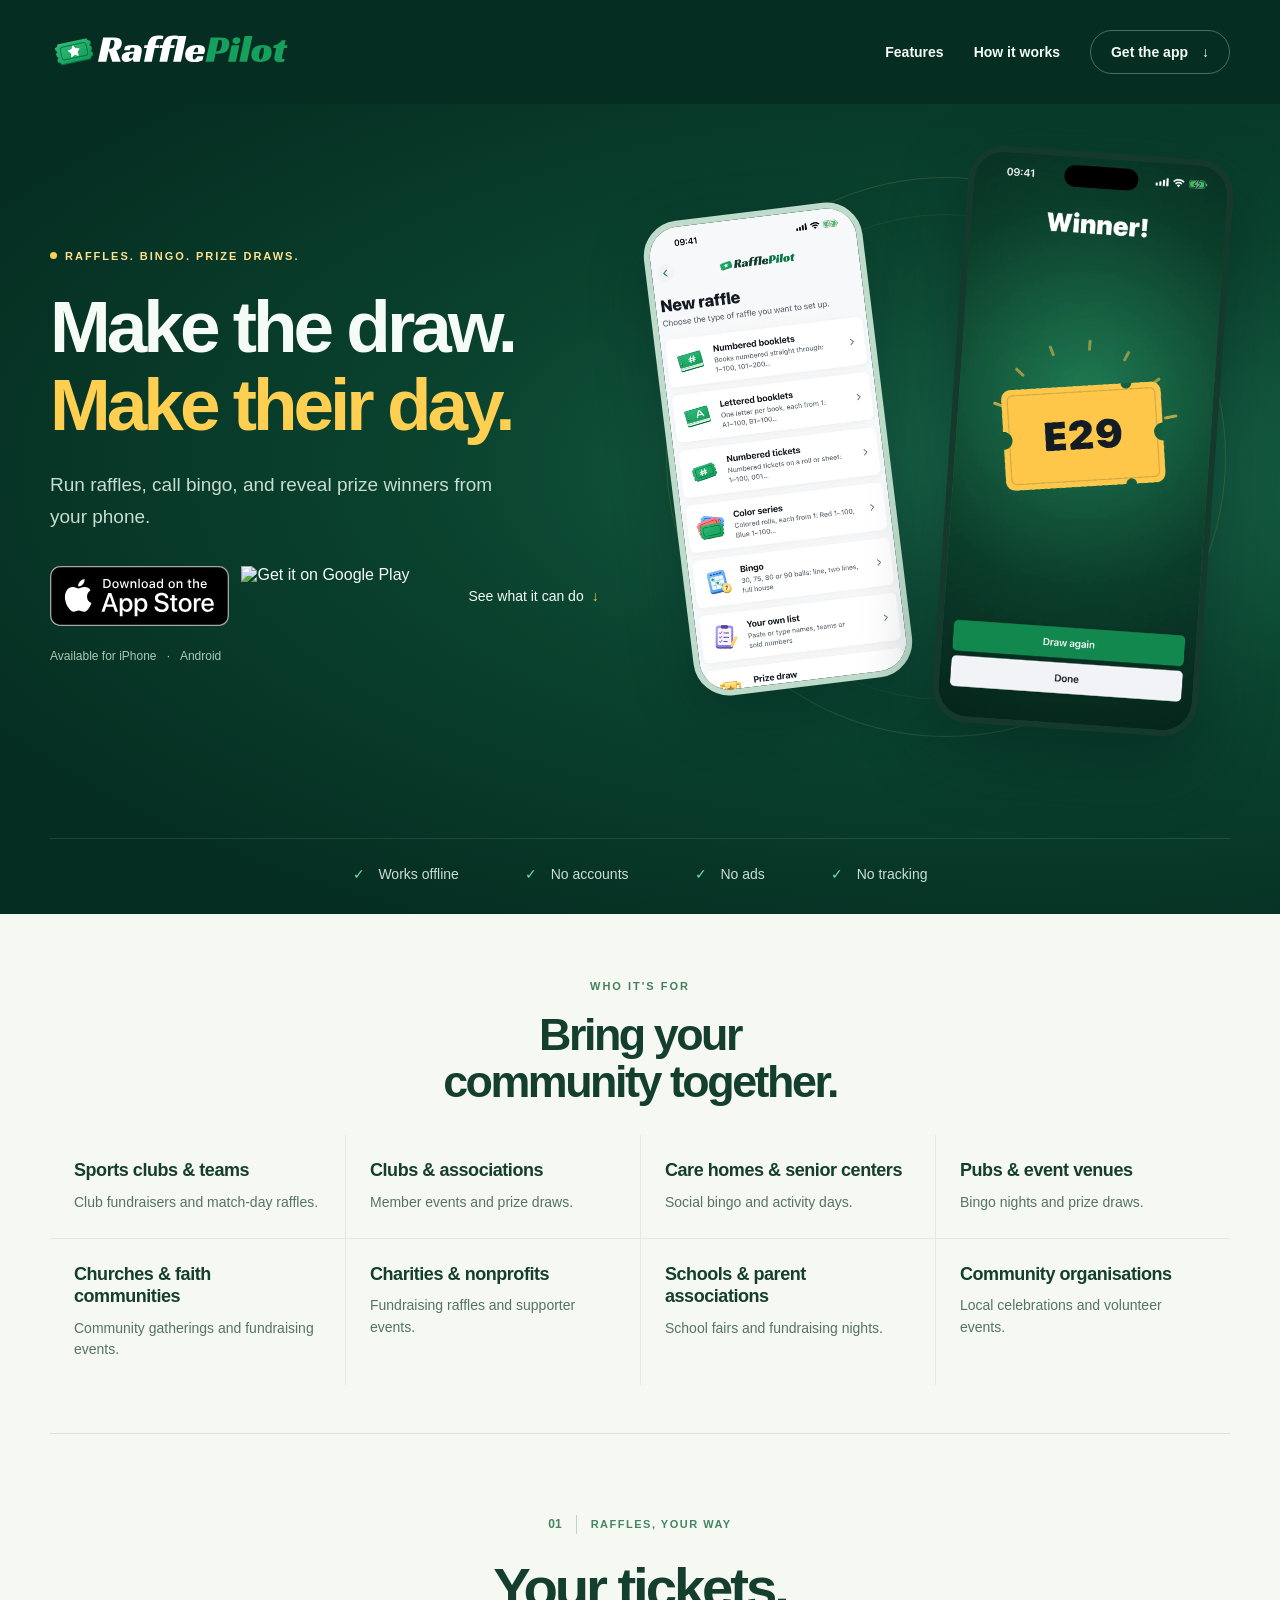
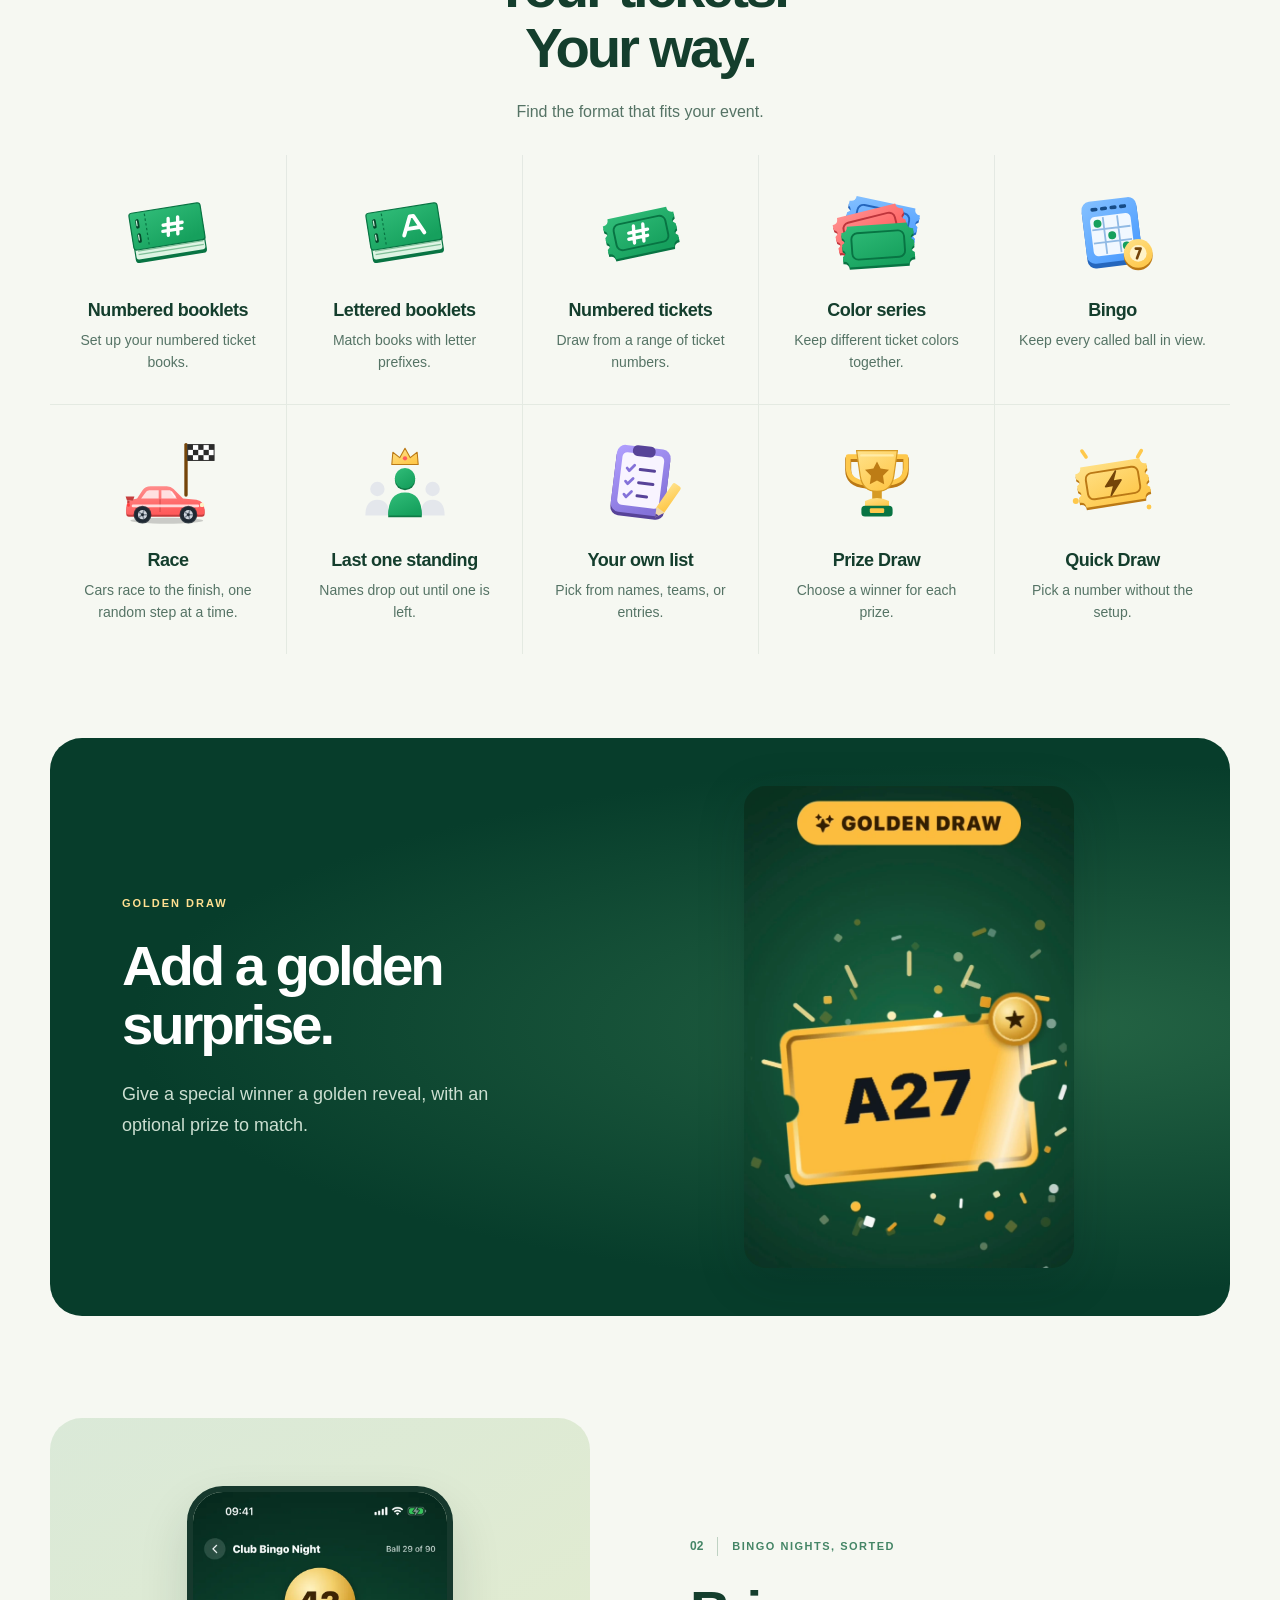
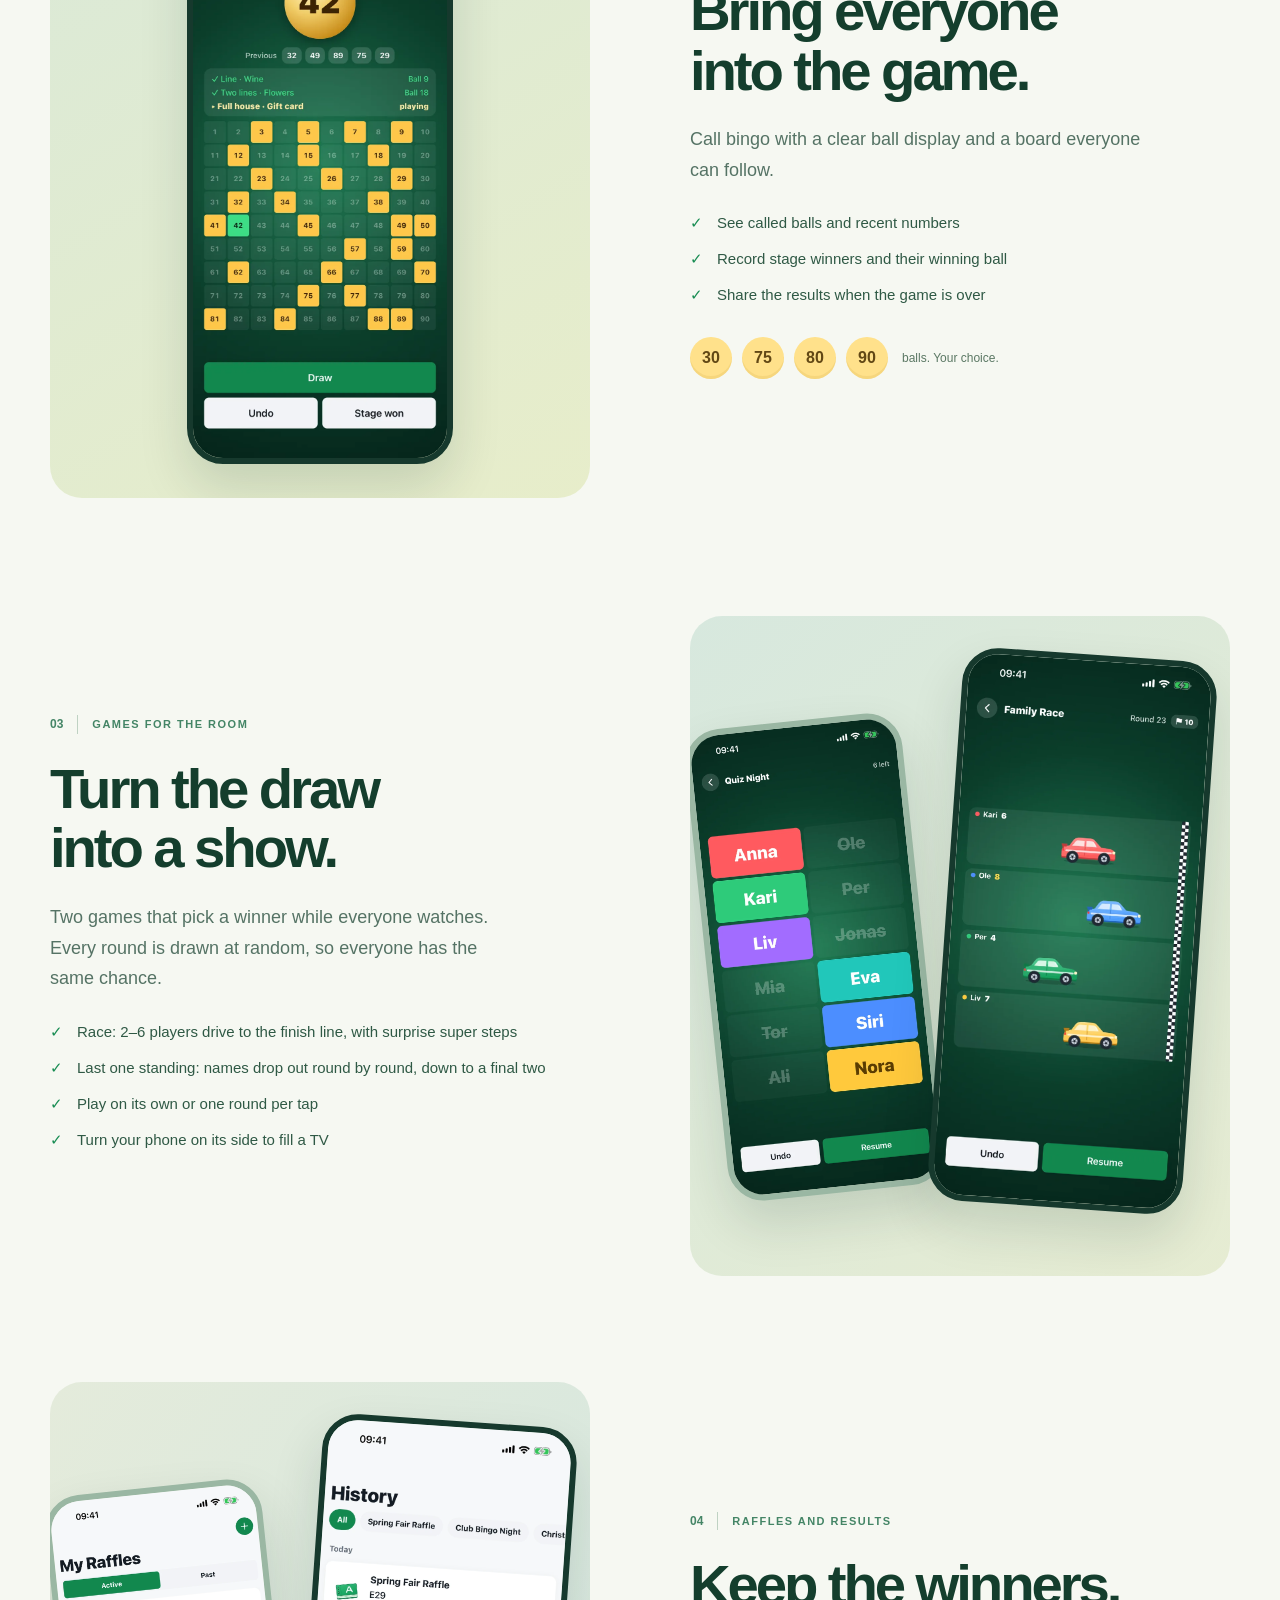
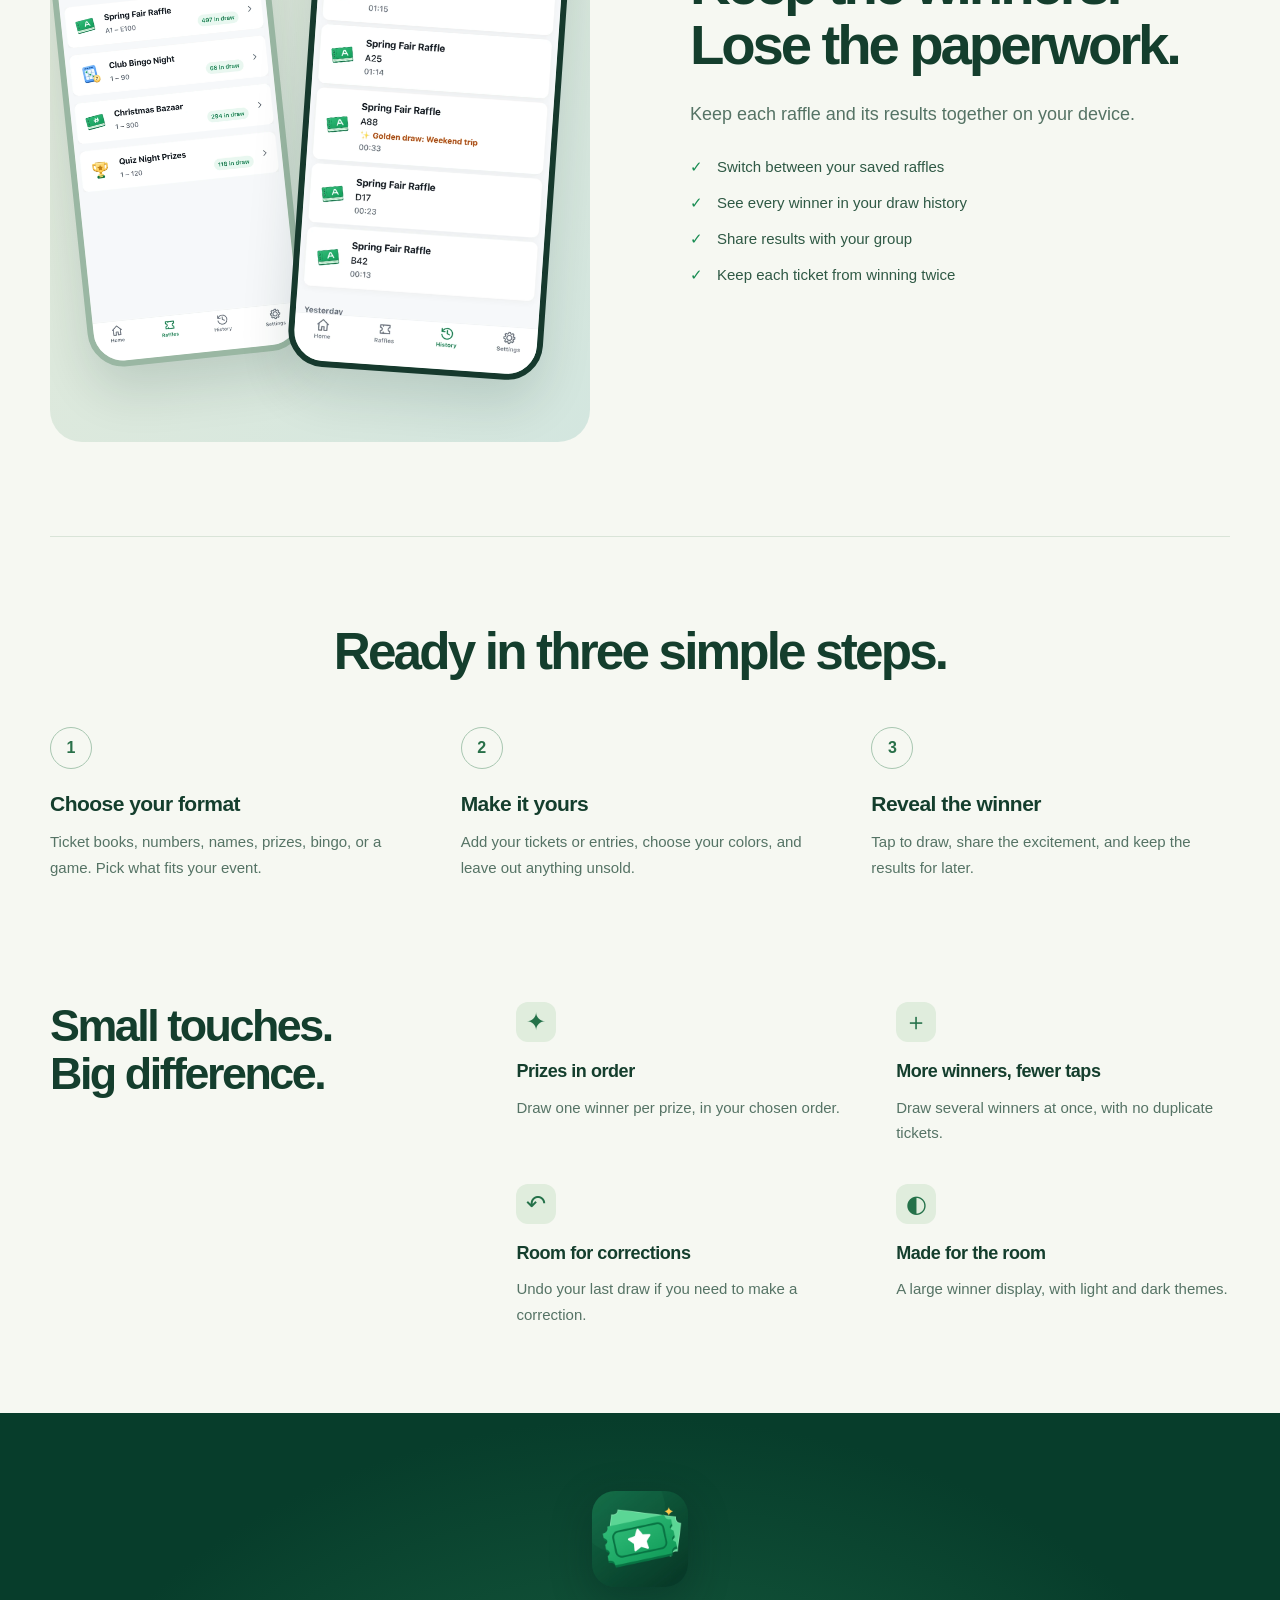
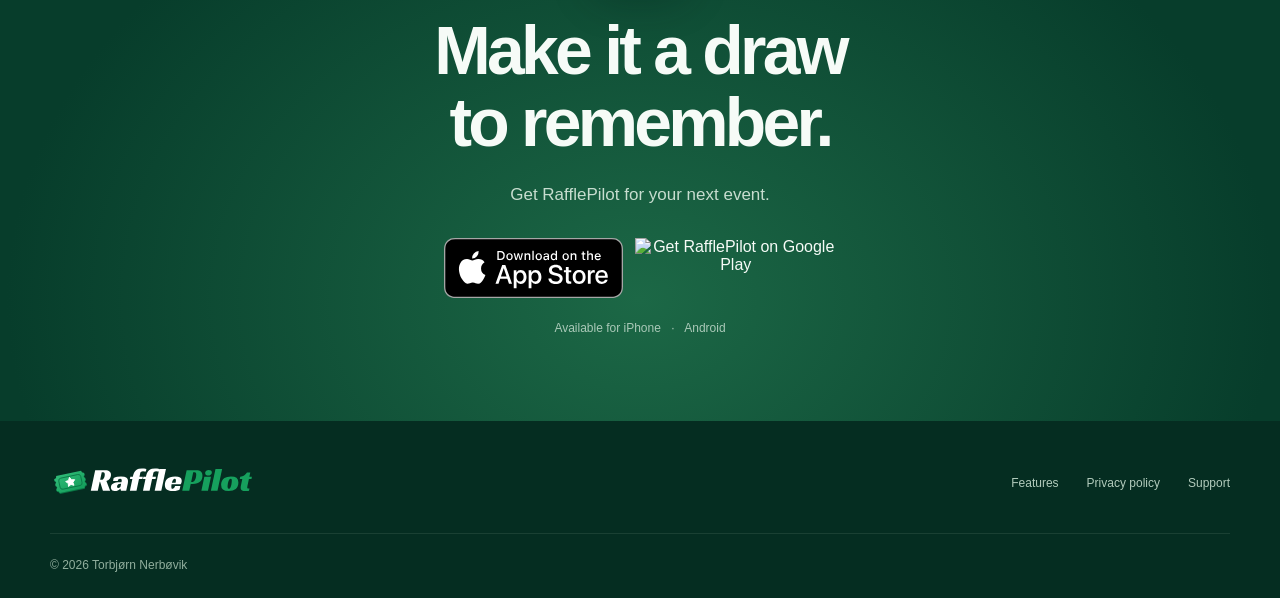
==== index.html @ 8e98e684 "RafflePilot is on Google Play: badges, Android wording, full-version FAQ and purchase note in the pr" ====
<!doctype html>
<html lang="en">
<head>
  <meta charset="utf-8">
  <meta name="viewport" content="width=device-width, initial-scale=1">
  <meta name="theme-color" content="#073d2b">
  <meta name="apple-itunes-app" content="app-id=6786706971">
  <title>RafflePilot — Raffles, bingo &amp; golden moments</title>
  <meta name="description" content="Make the draw. Make their day. Run raffles, call bingo, race to the finish, and reveal prize winners with RafflePilot for iPhone and Android. Works offline, with no accounts, ads, or tracking.">
  <link rel="canonical" href="https://rafflepilot.app/">
  <link rel="icon" href="/favicon.ico" sizes="16x16 32x32 48x48">
  <link rel="icon" type="image/png" sizes="32x32" href="/assets/icons/favicon-32.png">
  <link rel="icon" type="image/png" sizes="16x16" href="/assets/icons/favicon-16.png">
  <link rel="icon" type="image/svg+xml" sizes="any" href="/assets/icons/favicon.svg">
  <link rel="apple-touch-icon" sizes="180x180" href="/assets/icons/apple-touch-icon.png">
  <link rel="manifest" href="/site.webmanifest">
  <link rel="stylesheet" href="/assets/site.css">
  <meta property="og:type" content="website">
  <meta property="og:title" content="RafflePilot — Make the draw. Make their day.">
  <meta property="og:description" content="Raffles, bingo, and golden surprises. Available for iPhone and Android.">
  <meta property="og:url" content="https://rafflepilot.app/">
  <meta property="og:image" content="https://rafflepilot.app/assets/social-preview.png">
  <meta property="og:image:width" content="1200"><meta property="og:image:height" content="630">
  <meta property="og:image:alt" content="RafflePilot. Make the draw. Make their day. Raffles, bingo, and golden surprises.">
  <meta name="twitter:card" content="summary_large_image">
</head>
<body>
  <a class="skip-link" href="#main">Skip to content</a>
  <div class="header-shell">
    <header class="site-header wrap">
      <a class="brand" href="/" aria-label="RafflePilot home"><img src="/assets/rafflepilot-logo-dark.svg" width="320" height="64" alt="RafflePilot"></a>
      <nav aria-label="Main navigation"><a href="#features">Features</a><a href="#how-it-works">How it works</a><a class="nav-download" href="#download">Get the app <span aria-hidden="true">↓</span></a></nav>
    </header>
  </div>
  <main id="main">
    <div class="hero-shell">
      <section class="hero wrap" aria-labelledby="hero-title">
        <div class="hero-copy">
          <p class="eyebrow"><span class="status-dot" aria-hidden="true"></span>Raffles. Bingo. Prize draws.</p>
          <h1 id="hero-title">Make the draw.<br><span>Make their day.</span></h1>
          <p class="hero-intro">Run raffles, call bingo, and reveal prize winners from your phone.</p>
          <div class="hero-actions"><div class="store-badges"><a class="store-link" href="https://apps.apple.com/app/rafflepilot/id6786706971"><img src="/assets/app-store-badge.svg" width="180" height="60" alt="Download on the App Store"></a><a class="store-link" href="https://play.google.com/store/apps/details?id=com.tnerbovik.RafflePilot"><img src="/assets/google-play-badge.png" width="201" height="60" alt="Get it on Google Play"></a></div><a class="text-link" href="#features">See what it can do <span aria-hidden="true">↓</span></a></div>
          <p class="platform-note">Available for iPhone <span aria-hidden="true">·</span> Android</p>
        </div>
        <div class="hero-visual">
          <div class="hero-orbit" aria-hidden="true"></div>
          <img class="phone hero-setup" src="/assets/screenshots/setup.webp" width="780" height="1695" alt="RafflePilot setup with ticket books, color series, bingo, custom lists, and prize draws">
          <img class="phone hero-winner" src="/assets/screenshots/winner.webp" width="780" height="1695" fetchpriority="high" alt="RafflePilot revealing winning ticket E29 on a gold ticket">
        </div>
      </section>
      <div class="trust-strip wrap" aria-label="App privacy and offline features"><span><i aria-hidden="true">✓</i> Works offline</span><span><i aria-hidden="true">✓</i> No accounts</span><span><i aria-hidden="true">✓</i> No ads</span><span><i aria-hidden="true">✓</i> No tracking</span></div>
    </div>
    <div class="light-shell">
      <section id="who-its-for" class="audience-section wrap" aria-labelledby="audience-title">
        <div class="audience-heading"><p class="eyebrow">Who it's for</p><h2 id="audience-title">Bring your community together.</h2></div>
        <ul class="audience-grid" role="list">
          <li><h3>Sports clubs &amp; teams</h3><p>Club fundraisers and match-day raffles.</p></li>
          <li><h3>Clubs &amp; associations</h3><p>Member events and prize draws.</p></li>
          <li><h3>Care homes &amp; senior centers</h3><p>Social bingo and activity days.</p></li>
          <li><h3>Pubs &amp; event venues</h3><p>Bingo nights and prize draws.</p></li>
          <li><h3>Churches &amp; faith communities</h3><p>Community gatherings and fundraising events.</p></li>
          <li><h3>Charities &amp; nonprofits</h3><p>Fundraising raffles and supporter events.</p></li>
          <li><h3>Schools &amp; parent associations</h3><p>School fairs and fundraising nights.</p></li>
          <li><h3>Community organisations</h3><p>Local celebrations and volunteer events.</p></li>
        </ul>
      </section>
      <section id="features" class="modes-section wrap" aria-labelledby="tickets-title">
        <div id="modes-title" class="modes-heading"><p class="section-number">01 <span>Raffles, your way</span></p><h2 id="tickets-title">Your tickets.<br>Your way.</h2><p>Find the format that fits your event.</p></div>
        <ul class="modes-grid" role="list">
          <li class="mode-card"><img src="/assets/modes/numbered-booklets.svg" width="96" height="96" loading="lazy" alt=""><h3>Numbered booklets</h3><p>Set up your numbered ticket books.</p></li>
          <li class="mode-card"><img src="/assets/modes/lettered-booklets.svg" width="96" height="96" loading="lazy" alt=""><h3>Lettered booklets</h3><p>Match books with letter prefixes.</p></li>
          <li class="mode-card"><img src="/assets/modes/numbered-tickets.svg" width="96" height="96" loading="lazy" alt=""><h3>Numbered tickets</h3><p>Draw from a range of ticket numbers.</p></li>
          <li class="mode-card"><img src="/assets/modes/color-series.svg" width="96" height="96" loading="lazy" alt=""><h3>Color series</h3><p>Keep different ticket colors together.</p></li>
          <li class="mode-card"><img src="/assets/modes/bingo.svg" width="96" height="96" loading="lazy" alt=""><h3>Bingo</h3><p>Keep every called ball in view.</p></li>
          <li class="mode-card"><img src="/assets/modes/race.svg" width="96" height="96" loading="lazy" alt=""><h3>Race</h3><p>Cars race to the finish, one random step at a time.</p></li>
          <li class="mode-card"><img src="/assets/modes/last-one-standing.svg" width="96" height="96" loading="lazy" alt=""><h3>Last one standing</h3><p>Names drop out until one is left.</p></li>
          <li class="mode-card"><img src="/assets/modes/your-own-list.svg" width="96" height="96" loading="lazy" alt=""><h3>Your own list</h3><p>Pick from names, teams, or entries.</p></li>
          <li class="mode-card"><img src="/assets/modes/prize-draw.svg" width="96" height="96" loading="lazy" alt=""><h3>Prize Draw</h3><p>Choose a winner for each prize.</p></li>
          <li class="mode-card"><img src="/assets/modes/quick-draw.svg" width="96" height="96" loading="lazy" alt=""><h3>Quick Draw</h3><p>Pick a number without the setup.</p></li>
        </ul>
      </section>
      <section class="golden-section wrap" aria-labelledby="golden-title">
        <div class="golden-copy"><p class="eyebrow">Golden Draw</p><h2 id="golden-title">Add a golden<br>surprise.</h2><p>Give a special winner a golden reveal, with an optional prize to match.</p></div>
        <div class="golden-visual"><img src="/assets/screenshots/golden.webp" width="722" height="1055" loading="lazy" alt="Golden Draw revealing winning ticket A27 with a gold medal and confetti"></div>
      </section>
      <section class="feature-row feature-reverse wrap" aria-labelledby="bingo-title">
        <div class="feature-copy"><p class="section-number">02 <span>Bingo nights, sorted</span></p><h2 id="bingo-title">Bring everyone<br>into the game.</h2><p>Call bingo with a clear ball display and a board everyone can follow.</p><ul class="check-list"><li>See called balls and recent numbers</li><li>Record stage winners and their winning ball</li><li>Share the results when the game is over</li></ul><div class="bingo-formats" aria-label="Supported bingo formats"><span>30</span><span>75</span><span>80</span><span>90</span><small>balls. Your choice.</small></div></div>
        <div class="screen-stage bingo-stage"><img class="phone" src="/assets/screenshots/bingo.webp" width="780" height="1695" loading="lazy" alt="Club Bingo Night showing ball 42, called numbers, and line, two-line, and full-house stages"></div>
      </section>
      <section class="feature-row wrap" aria-labelledby="games-title">
        <div class="feature-copy"><p class="section-number">03 <span>Games for the room</span></p><h2 id="games-title">Turn the draw<br>into a show.</h2><p>Two games that pick a winner while everyone watches. Every round is drawn at random, so everyone has the same chance.</p><ul class="check-list"><li>Race: 2–6 players drive to the finish line, with surprise super steps</li><li>Last one standing: names drop out round by round, down to a final two</li><li>Play on its own or one round per tap</li><li>Turn your phone on its side to fill a TV</li></ul></div>
        <div class="screen-stage history-stage games-stage"><img class="phone raffles-companion" src="/assets/screenshots/last-one-standing.webp" width="780" height="1695" loading="lazy" alt="Last one standing at Quiz Night with six of twelve names still in"><img class="phone history-main" src="/assets/screenshots/race.webp" width="780" height="1695" loading="lazy" alt="Family Race with four cars racing toward a checkered finish line, Ole in the lead"></div>
      </section>
      <section class="feature-row feature-reverse wrap history-row" aria-labelledby="history-title">
        <div class="feature-copy"><p class="section-number">04 <span>Raffles and results</span></p><h2 id="history-title">Keep the winners.<br>Lose the paperwork.</h2><p>Keep each raffle and its results together on your device.</p><ul class="check-list"><li>Switch between your saved raffles</li><li>See every winner in your draw history</li><li>Share results with your group</li><li>Keep each ticket from winning twice</li></ul></div>
        <div class="screen-stage history-stage"><img class="phone raffles-companion" src="/assets/screenshots/raffles.webp" width="780" height="1695" loading="lazy" alt="My Raffles screen with saved raffle and bingo events"><img class="phone history-main" src="/assets/screenshots/history.webp" width="780" height="1695" loading="lazy" alt="Winner history grouped by day, with raffle names and winning tickets"></div>
      </section>
      <section id="how-it-works" class="how-section wrap" aria-labelledby="how-title"><h2 id="how-title">Ready in three simple steps.</h2><div class="steps"><article><span class="step-index">1</span><h3>Choose your format</h3><p>Ticket books, numbers, names, prizes, bingo, or a game. Pick what fits your event.</p></article><article><span class="step-index">2</span><h3>Make it yours</h3><p>Add your tickets or entries, choose your colors, and leave out anything unsold.</p></article><article><span class="step-index">3</span><h3>Reveal the winner</h3><p>Tap to draw, share the excitement, and keep the results for later.</p></article></div></section>
      <section class="extras-section wrap" aria-labelledby="extras-title"><div class="section-heading"><h2 id="extras-title">Small touches. <br>Big difference.</h2></div><div class="extras-grid"><article><span class="feature-symbol" aria-hidden="true">✦</span><h3>Prizes in order</h3><p>Draw one winner per prize, in your chosen order.</p></article><article><span class="feature-symbol" aria-hidden="true">＋</span><h3>More winners, fewer taps</h3><p>Draw several winners at once, with no duplicate tickets.</p></article><article><span class="feature-symbol" aria-hidden="true">↶</span><h3>Room for corrections</h3><p>Undo your last draw if you need to make a correction.</p></article><article><span class="feature-symbol" aria-hidden="true">◐</span><h3>Made for the room</h3><p>A large winner display, with light and dark themes.</p></article></div></section>
    </div>
    <section class="download-section" id="download" aria-labelledby="download-title"><div class="wrap download-inner"><img class="app-icon" src="/assets/app-icon.jpg" width="96" height="96" loading="lazy" alt="RafflePilot app icon"><h2 id="download-title">Make it a draw<br>to remember.</h2><p>Get RafflePilot for your next event.</p><div class="store-badges"><a class="store-link" href="https://apps.apple.com/app/rafflepilot/id6786706971"><img src="/assets/app-store-badge.svg" width="180" height="60" alt="Download RafflePilot on the App Store"></a><a class="store-link" href="https://play.google.com/store/apps/details?id=com.tnerbovik.RafflePilot"><img src="/assets/google-play-badge.png" width="201" height="60" alt="Get RafflePilot on Google Play"></a></div><p class="platform-note">Available for iPhone <span aria-hidden="true">·</span> Android</p></div></section>
  </main>
  <footer class="site-footer"><div class="wrap"><div class="footer-top"><a class="brand" href="/" aria-label="RafflePilot home"><img src="/assets/rafflepilot-logo-dark.svg" width="320" height="64" alt="RafflePilot"></a><nav aria-label="Footer"><a href="#features">Features</a><a href="/privacy/">Privacy policy</a><a href="/support/">Support</a></nav></div><div class="footer-bottom"><span>© 2026 Torbjørn Nerbøvik</span></div></div></footer>
</body>
</html>
---- assets/site.css ----
:root {
  font-family: -apple-system, BlinkMacSystemFont, "Segoe UI", sans-serif;
  color: #143e2d; background: #f6f8f2; font-synthesis: none;
  --forest: #073d2b; --gold: #ffcf52; --muted: #557365; --paper: #f6f8f2;
}
* { box-sizing: border-box; }
html { scroll-behavior: smooth; scroll-padding-top: 32px; }
body { margin: 0; }
a { color: inherit; }
img { max-width: 100%; height: auto; display: block; }
h1, h2, h3, p { margin-top: 0; }
h1, h2 { font-weight: 760; letter-spacing: -.055em; line-height: 1.06; }
h2 { font-size: clamp(38px, 4.4vw, 60px); margin-bottom: 24px; }
h3 { font-size: 21px; letter-spacing: -.025em; line-height: 1.25; margin-bottom: 12px; }
p { line-height: 1.7; }
a:focus-visible { outline: 3px solid #d39300; outline-offset: 6px; border-radius: 4px; }
.header-shell a:focus-visible, .hero-shell a:focus-visible, .download-section a:focus-visible, .site-footer a:focus-visible { outline-color: var(--gold); }
.wrap { width: min(1180px, calc(100% - 80px)); margin-inline: auto; }
.skip-link { position: fixed; top: 12px; left: 12px; padding: 12px 18px; background: white; color: #143e2d; z-index: 20; transform: translateY(-180%); }
.skip-link:focus { transform: none; }
.header-shell { background: #052d21; color: #f5fbf7; }
.hero-shell { background: radial-gradient(ellipse at 80% 45%, #1a674b 0, #0a432f 40%, #052d21 85%); color: #f5fbf7; position: relative; overflow: hidden; }
.site-header { display: flex; justify-content: space-between; align-items: center; padding-block: 28px; gap: 24px; }
.brand { display: flex; align-items: center; min-height: 44px; width: 240px; flex-shrink: 0; }
.brand img { width: 100%; aspect-ratio: 5; }
.site-header nav { display: flex; align-items: center; gap: 30px; font-size: 14px; font-weight: 600; }
.site-header nav a { display: inline-flex; align-items: center; min-height: 44px; text-decoration: none; }
.site-header nav a:hover { color: var(--gold); }
.nav-download { border: 1px solid #91b8a67a; border-radius: 100px; padding: 12px 20px; }
.nav-download span { margin-left: 14px; }
.hero { display: grid; grid-template-columns: 1.05fr 1fr; gap: 24px; align-items: center; padding-block: 48px 76px; min-height: 720px; }
.eyebrow { font-size: 11px; text-transform: uppercase; font-weight: 750; letter-spacing: 2px; line-height: 1.5; margin-bottom: 24px; color: #438061; }
.hero .eyebrow, .download-section .eyebrow, .golden-section .eyebrow { color: #ffe091; }
.status-dot { display: inline-block; width: 7px; height: 7px; background: var(--gold); border-radius: 50%; margin-right: 8px; vertical-align: 1px; }
.hero h1 { font-size: clamp(54px, 5.7vw, 82px); margin-bottom: 26px; white-space: nowrap; }
.hero h1 span { color: var(--gold); }
.hero-intro { max-width: 470px; font-size: 19px; color: #c7ddd1; margin-bottom: 32px; }
.hero-actions { display: flex; align-items: center; gap: 26px; }
.store-link { display: inline-block; flex-shrink: 0; transition: transform .18s; text-decoration: none; }
.store-link:hover { transform: translateY(-3px); }
.store-link img { width: auto; height: 60px; }
.store-badges { display: flex; flex-wrap: wrap; gap: 12px; align-items: center; }
.download-inner .store-badges { justify-content: center; }
.text-link { display: inline-flex; align-items: center; min-height: 44px; font-size: 14px; text-decoration: none; }
.text-link span { margin-left: 8px; color: var(--gold); }
.platform-note { font-size: 12px; color: #aac9b8; margin-top: 20px; margin-bottom: 0; }
.platform-note span { margin-inline: 7px; }
.hero-visual { position: relative; height: 610px; min-width: 0; }
.hero-orbit { position: absolute; border: 1px solid #ebd38326; border-radius: 50%; width: 560px; height: 560px; top: 25px; left: 0; }
.hero-orbit:after { content: ""; position: absolute; inset: 36px; border: 1px solid #ebd38313; border-radius: 50%; }
.phone { border: 6px solid #16392d; border-radius: 36px; box-shadow: 0 24px 50px #082a2024; background: #0a3728; aspect-ratio: 780/1695; object-fit: cover; }
.hero-winner { position: absolute; width: 266px; right: 14px; top: 0; transform: rotate(4deg); z-index: 2; box-shadow: 0 28px 70px #001a1a66; }
.hero-setup { position: absolute; width: 220px; left: 2px; top: 58px; transform: rotate(-7deg); border-color: #bfdbcc; box-shadow: 0 22px 60px #001a1a55; }
@keyframes hero-enter {
  from { opacity: 0; transform: translateY(8px); }
  to { opacity: 1; transform: translateY(0); }
}
@media (prefers-reduced-motion: no-preference) {
  .site-header { animation: hero-enter .45s cubic-bezier(.22, 1, .36, 1) backwards; }
  .hero-copy { animation: hero-enter .6s cubic-bezier(.22, 1, .36, 1) .08s backwards; }
  .hero-visual { animation: hero-enter .7s cubic-bezier(.22, 1, .36, 1) .16s backwards; }
}
.trust-strip { border-top: 1px solid #bddcc421; display: flex; justify-content: center; gap: 66px; padding-block: 27px 32px; color: #cbdfd3; font-size: 14px; }
.trust-strip i { font-style: normal; color: #73dfa8; margin-right: 10px; }
.light-shell { background: var(--paper); }
.modes-section { padding-block: 80px 62px; }
.modes-heading { text-align: center; margin-bottom: 30px; }
.modes-heading h2 { margin-bottom: 20px; }
.modes-heading > p:not(.section-number) { color: var(--muted); font-size: 16px; margin-bottom: 0; }
.modes-heading .section-number { justify-content: center; }
.modes-grid { display: grid; grid-template-columns: repeat(5, minmax(0, 1fr)); list-style: none; padding: 0; margin: 0; }
.mode-card { padding: 30px 24px; border-top: 1px solid #143e2d14; border-left: 1px solid #143e2d14; text-align: center; }
.mode-card:nth-child(-n+5) { border-top: 0; }
.mode-card:nth-child(5n+1) { border-left: 0; }
.mode-card img { width: 96px; height: 96px; margin: 0 auto 18px; }
.mode-card h3 { font-size: 18px; margin-bottom: 9px; }
.mode-card p { color: var(--muted); font-size: 14px; line-height: 1.55; margin: 0; }
.feature-row { display: grid; grid-template-columns: 1fr 1fr; gap: 100px; align-items: center; padding-block: 42px 76px; }
.feature-copy > p:not(.section-number) { font-size: 18px; color: var(--muted); max-width: 465px; }
.section-number { display: flex; align-items: center; gap: 14px; font-size: 12px; color: #448566; font-weight: 700; margin-bottom: 24px; }
.section-number span { font-size: 11px; text-transform: uppercase; letter-spacing: 1.5px; border-left: 1px solid #bfd2c3; padding-left: 14px; }
.check-list { list-style: none; padding: 0; margin: 26px 0; color: #2f5945; font-size: 15px; line-height: 1.6; }
.check-list li { position: relative; padding-left: 27px; margin-bottom: 12px; }
.check-list li:before { content: "✓"; position: absolute; left: 0; color: #178c52; font-weight: 700; }
.screen-stage { position: relative; display: flex; align-items: center; justify-content: center; min-height: 650px; border-radius: 32px; overflow: hidden; padding: 68px 28px 34px; }
.screen-stage > .phone { width: 266px; max-width: 85%; }
.golden-section { background: radial-gradient(ellipse at 85% 50%, #246444, #073d2b 65%); color: white; border-radius: 32px; display: grid; grid-template-columns: 1fr 1fr; gap: 40px; align-items: center; margin-block: 22px 60px; overflow: hidden; padding: 48px 72px; }
.golden-copy p:not(.eyebrow) { color: #ccdfd1; max-width: 420px; font-size: 18px; }
.golden-visual { display: flex; justify-content: center; }
.golden-visual img { width: 330px; border-radius: 22px; box-shadow: 0 12px 48px #001e1d33; }
.feature-reverse .feature-copy { grid-column: 2; grid-row: 1; }
.feature-reverse .screen-stage { grid-column: 1; grid-row: 1; }
.bingo-stage { background: linear-gradient(150deg, #dae9d8, #e7edca); }
.bingo-formats { display: flex; align-items: center; gap: 10px; margin-top: 30px; flex-wrap: wrap; }
.bingo-formats > span { width: 42px; height: 42px; display: grid; place-items: center; border-radius: 50%; background: #ffe18b; color: #624815; font-weight: 750; box-shadow: inset 0 -3px 0 #b68a1920; }
.bingo-formats small { font-size: 12px; color: #5b7864; margin-left: 4px; }
.history-row { padding-top: 30px; }
.history-stage { background: linear-gradient(125deg, #e4ebdb, #d3e6df); min-height: 660px; padding: 42px 20px; }
.games-stage { background: linear-gradient(140deg, #d7e8de, #e6ecd2); }
.history-stage .history-main { position: absolute; width: 255px; right: 30px; top: 38px; transform: rotate(4deg); z-index: 2; }
.history-stage .raffles-companion { position: absolute; width: 218px; left: 16px; top: 104px; transform: rotate(-6deg); border-color: #9ab7a3; z-index: 1; }
.how-section { text-align: center; border-top: 1px solid #d9e4d8; padding-block: 88px 84px; margin-top: 18px; }
.how-section h2 { font-size: clamp(36px, 4vw, 52px); }
.steps { display: grid; grid-template-columns: repeat(3, 1fr); gap: 52px; text-align: left; margin-top: 48px; }
.step-index { display: inline-grid; place-items: center; width: 42px; height: 42px; border: 1px solid #a8c7b1; border-radius: 50%; font-size: 16px; color: #297049; font-weight: 650; margin-bottom: 22px; }
.steps p, .extras-grid p { font-size: 15px; color: var(--muted); line-height: 1.7; margin-bottom: 0; }
.extras-section { display: grid; grid-template-columns: 1fr 1.8fr; gap: 70px; padding-block: 38px 86px; }
.extras-section h2 { font-size: clamp(36px, 3.5vw, 48px); }
.extras-grid { display: grid; grid-template-columns: 1fr 1fr; gap: 38px 46px; }
.feature-symbol { display: inline-grid; place-items: center; width: 40px; height: 40px; background: #e0eddd; border-radius: 12px; color: #247149; font-size: 24px; margin-bottom: 18px; }
.extras-grid h3 { font-size: 18px; }
.audience-section { padding-block: 64px 48px; border-bottom: 1px solid #d9e4d8; }
.audience-heading { text-align: center; margin-bottom: 30px; }
.audience-heading .eyebrow { margin-bottom: 16px; }
.audience-heading h2 { max-width: 580px; margin: 0 auto; font-size: clamp(34px, 3.5vw, 46px); text-wrap: balance; }
.audience-grid { display: grid; grid-template-columns: repeat(4, minmax(0, 1fr)); list-style: none; padding: 0; margin: 0; }
.audience-grid li { padding: 24px; border-top: 1px solid #143e2d14; border-left: 1px solid #143e2d14; }
.audience-grid li:nth-child(-n+4) { border-top: 0; }
.audience-grid li:nth-child(4n+1) { border-left: 0; }
.audience-grid h3 { font-size: 18px; margin-bottom: 10px; }
.audience-grid p { color: var(--muted); font-size: 14px; line-height: 1.55; margin: 0; }
.download-section { background: radial-gradient(ellipse at 50% 80%, #1c6846, #073d2b 70%); color: #f6fbf7; text-align: center; padding-block: 78px 82px; }
.app-icon { margin: 0 auto 28px; border-radius: 23px; box-shadow: 0 12px 42px #001f1a55; }
.download-inner h2 { font-size: clamp(44px, 5.3vw, 72px); margin-bottom: 22px; }
.download-inner > p:not(.eyebrow):not(.platform-note) { color: #c7ddcf; font-size: 17px; margin-bottom: 28px; }
.download-inner .eyebrow { margin-bottom: 18px; }
.site-footer { background: #052d21; color: #b2cbbc; padding-block: 40px 26px; font-size: 12px; }
.footer-top { display: flex; align-items: center; justify-content: space-between; gap: 24px; }
.site-footer .brand { width: 204px; }
.site-footer nav { display: flex; gap: 28px; flex-wrap: wrap; }
.site-footer nav a { display: inline-flex; align-items: center; min-height: 44px; text-decoration: none; }
.site-footer nav a:hover { text-decoration: underline; text-underline-offset: 5px; }
.footer-bottom { display: flex; justify-content: space-between; gap: 20px; border-top: 1px solid #cadcc31c; margin-top: 28px; padding-top: 24px; color: #91ae9d; }
.not-found { min-height: 100svh; display: grid; align-content: center; text-align: center; padding-block: 60px; }
.not-found .brand { margin: 0 auto 50px; }
.not-found h1 { font-size: clamp(40px, 6vw, 72px); }
.not-found p { color: var(--muted); }
.home-link { display: inline-block; border-radius: 100px; background: #0a5737; color: white; padding: 15px 24px; text-decoration: none; margin-top: 12px; }
@media (min-width: 1400px) { .hero h1 { font-size: 84px; } }
@media (max-width: 1100px) {
  .wrap { width: calc(100% - 64px); }
  .hero { min-height: 640px; padding-block: 42px 60px; }
  .hero h1 { font-size: clamp(48px, 5.8vw, 64px); }
  .hero-visual { height: 550px; }
  .hero-winner { width: 235px; right: 0; }
  .hero-setup { width: 195px; left: -8px; top: 60px; }
  .hero-orbit { width: 460px; height: 460px; left: -35px; }
  .hero-actions { gap: 18px; align-items: flex-start; flex-direction: column; }
  .hero-intro { font-size: 18px; }
  .feature-row { gap: 54px; }
  .screen-stage { min-height: 610px; }
  .screen-stage > .phone { width: 248px; }
  .history-stage .history-main { width: 232px; right: 16px; }
  .history-stage .raffles-companion { width: 185px; left: 8px; top: 120px; }
  .golden-section { padding-inline: 48px; }
  .trust-strip { gap: 38px; }
  .extras-section { gap: 42px; }
  .extras-grid { gap: 36px 28px; }
}
@media (max-width: 800px) {
  .wrap { width: calc(100% - 40px); }
  .site-header { flex-wrap: wrap; gap: 18px; padding-block: 24px; }
  .brand { width: 220px; }
  .site-header nav { gap: 20px; font-size: 13px; }
  .nav-download { padding: 9px 15px; }
  .hero { grid-template-columns: 1fr; text-align: center; gap: 40px; padding-block: 38px 36px; min-height: 0; }
  .hero h1 { font-size: clamp(48px, 8.5vw, 72px); white-space: normal; }
  .hero-intro { max-width: 490px; margin-inline: auto; }
  .hero-actions { flex-direction: row; align-items: center; justify-content: center; }
  .hero-actions .store-badges { justify-content: center; }
  .hero-visual { width: min(460px, 100%); height: 590px; margin-inline: auto; }
  .hero-winner { width: 253px; right: 14px; top: 0; }
  .hero-setup { width: 211px; left: 12px; top: 56px; }
  .hero-orbit { left: 0; width: 460px; height: 460px; max-width: 100%; }
  .trust-strip { gap: 18px 30px; flex-wrap: wrap; font-size: 13px; padding-block: 25px; }
  .modes-section { padding-block: 62px 38px; }
  .modes-grid { grid-template-columns: repeat(2, minmax(0, 1fr)); }
  .mode-card:nth-child(n) { border-top: 1px solid #143e2d14; border-left: 1px solid #143e2d14; }
  .mode-card:nth-child(-n+2) { border-top: 0; }
  .mode-card:nth-child(2n+1) { border-left: 0; }
  .feature-row { grid-template-columns: 1fr; gap: 32px; padding-block: 26px 48px; }
  .feature-copy { max-width: 580px; margin-inline: auto; width: 100%; }
  .feature-copy > p:not(.section-number) { max-width: 100%; }
  .screen-stage { width: min(500px, 100%); margin-inline: auto; min-height: 640px; }
  .feature-reverse .feature-copy, .feature-reverse .screen-stage { grid-column: auto; grid-row: auto; }
  .golden-section { grid-template-columns: 1fr; gap: 24px; padding: 42px; margin-block: 24px 38px; }
  .golden-copy p:not(.eyebrow) { max-width: 100%; }
  .golden-visual img { width: 290px; }
  .history-stage .history-main { width: 255px; right: 48px; }
  .history-stage .raffles-companion { width: 214px; left: 30px; top: 110px; }
  .how-section { padding-block: 62px; }
  .steps { gap: 28px; margin-top: 38px; }
  .steps h3 { font-size: 19px; }
  .extras-section { grid-template-columns: 1fr; gap: 24px; padding-block: 22px 64px; }
  .audience-section { padding-block: 48px 32px; }
  .audience-grid { grid-template-columns: repeat(2, minmax(0, 1fr)); }
  .audience-grid li:nth-child(n) { border-top: 1px solid #143e2d14; border-left: 1px solid #143e2d14; }
  .audience-grid li:nth-child(-n+2) { border-top: 0; }
  .audience-grid li:nth-child(2n+1) { border-left: 0; }
  .footer-top { flex-wrap: wrap; gap: 28px; }
  .download-section { padding-block: 64px; }
  .section-number { margin-bottom: 20px; }
}
@media (max-width: 520px) {
  .site-header { gap: 12px; padding-block: 16px; }
  .site-header .brand { width: 210px; }
  .site-header nav { width: 100%; justify-content: space-between; gap: 10px; font-size: 13px; }
  .nav-download { padding: 9px 10px; }
  .nav-download span { margin-left: 8px; }
  .hero { padding-top: 26px; gap: 26px; }
  .hero .eyebrow { font-size: 10px; letter-spacing: 1.2px; }
  .hero h1 { font-size: clamp(42px, 11.3vw, 59px); margin-bottom: 22px; }
  .hero-intro { font-size: 16px; margin-bottom: 26px; }
  .hero-actions { flex-direction: column; gap: 12px; }
  .platform-note { font-size: 11px; }
  .platform-note span { margin-inline: 4px; }
  .hero-visual { height: 468px; }
  .hero-winner { width: 205px; right: 8px; top: 0; border-radius: 29px; border-width: 5px; }
  .hero-setup { width: 166px; left: 2px; top: 44px; border-radius: 25px; border-width: 5px; }
  .hero-orbit { width: 320px; height: 320px; top: 50px; }
  .trust-strip { gap: 14px 24px; padding-block: 20px; font-size: 12px; }
  .trust-strip span { width: calc(50% - 12px); text-align: center; }
  .trust-strip i { margin-right: 6px; }
  .modes-section { padding-block: 44px 28px; }
  .modes-heading { margin-bottom: 24px; }
  .modes-heading > p:not(.section-number) { font-size: 15px; }
  .mode-card { padding: 20px 12px; }
  .mode-card img { width: 72px; height: 72px; margin-bottom: 12px; }
  .mode-card h3 { font-size: 16px; }
  .mode-card p { font-size: 14px; }
  .feature-row { gap: 24px; padding-block: 28px 40px; }
  h2 { font-size: 40px; }
  .feature-copy > p:not(.section-number) { font-size: 16px; }
  .section-number span { font-size: 9px; letter-spacing: 1px; }
  .check-list { font-size: 14px; margin-block: 22px; }
  .screen-stage { padding: 24px 20px; min-height: 0; border-radius: 24px; }
  .screen-stage > .phone { width: 234px; border-radius: 32px; border-width: 5px; }
  .golden-section { padding: 28px 25px; gap: 20px; border-radius: 24px; margin-block: 14px 18px; }
  .golden-copy h2 { font-size: 39px; }
  .golden-copy p:not(.eyebrow) { font-size: 16px; }
  .golden-visual img { width: 260px; border-radius: 18px; }
  .history-stage .history-main { position: static; transform: none; width: 240px; }
  .history-stage .raffles-companion { display: none; }
  .steps { grid-template-columns: 1fr; gap: 24px; text-align: left; margin-top: 28px; }
  .steps article { display: grid; grid-template-columns: 42px minmax(0, 1fr); gap: 8px 16px; align-content: start; }
  .step-index { grid-column: 1; grid-row: 1 / 3; margin-bottom: 0; }
  .steps h3 { grid-column: 2; font-size: 19px; margin-bottom: 0; }
  .steps p { grid-column: 2; }
  .how-section { padding-block: 40px; }
  .how-section h2 { font-size: 36px; }
  .extras-grid { gap: 24px 20px; }
  .extras-section { padding-bottom: 44px; }
  .feature-symbol { margin-bottom: 12px; }
  .extras-grid h3 { font-size: 17px; }
  .extras-grid p { font-size: 14px; }
  .extras-section h2 { font-size: 36px; }
  .audience-section { padding-block: 36px 24px; }
  .audience-heading { margin-bottom: 20px; }
  .audience-grid li { padding: 18px 12px; }
  .audience-grid li:nth-child(2n+1) { padding-left: 0; }
  .audience-grid li:nth-child(2n) { padding-right: 0; }
  .audience-grid h3 { font-size: 16px; margin-bottom: 8px; }
  .audience-grid p { font-size: 14px; }
  .download-inner h2 { font-size: 46px; }
  .download-inner > p:not(.eyebrow):not(.platform-note) { font-size: 16px; }
  .footer-top { flex-direction: column; align-items: flex-start; }
  .footer-bottom { flex-direction: column; gap: 10px; }
  .site-footer nav { gap: 20px; }
  .site-footer { padding-block: 34px 24px; }
}
@media (prefers-reduced-motion: reduce) {
  html { scroll-behavior: auto; }
  .store-link { transition: none; }
  .store-link:hover { transform: none; }
}

/* Legal and support pages: a quiet single column on the light page. */
.legal { max-width: 720px; padding-block: 56px 40px; }
.legal .brand { display: inline-block; margin-bottom: 40px; }
.legal .eyebrow { margin-bottom: 14px; }
.legal h1 { font-size: clamp(34px, 5vw, 52px); margin-bottom: 12px; }
.legal h2 { font-size: 24px; letter-spacing: -.02em; margin: 2.2em 0 .6em; }
.legal h3 { font-size: 18px; margin: 1.6em 0 .4em; }
.legal p { line-height: 1.65; }
.legal a { color: #12884f; }
.legal .updated, .legal-more { color: var(--muted); font-size: 15px; }
.legal-footer { max-width: 720px; padding-block: 24px 48px; color: var(--muted); font-size: 14px; border-top: 1px solid rgba(7, 61, 43, .12); }
.legal-footer a { color: inherit; }
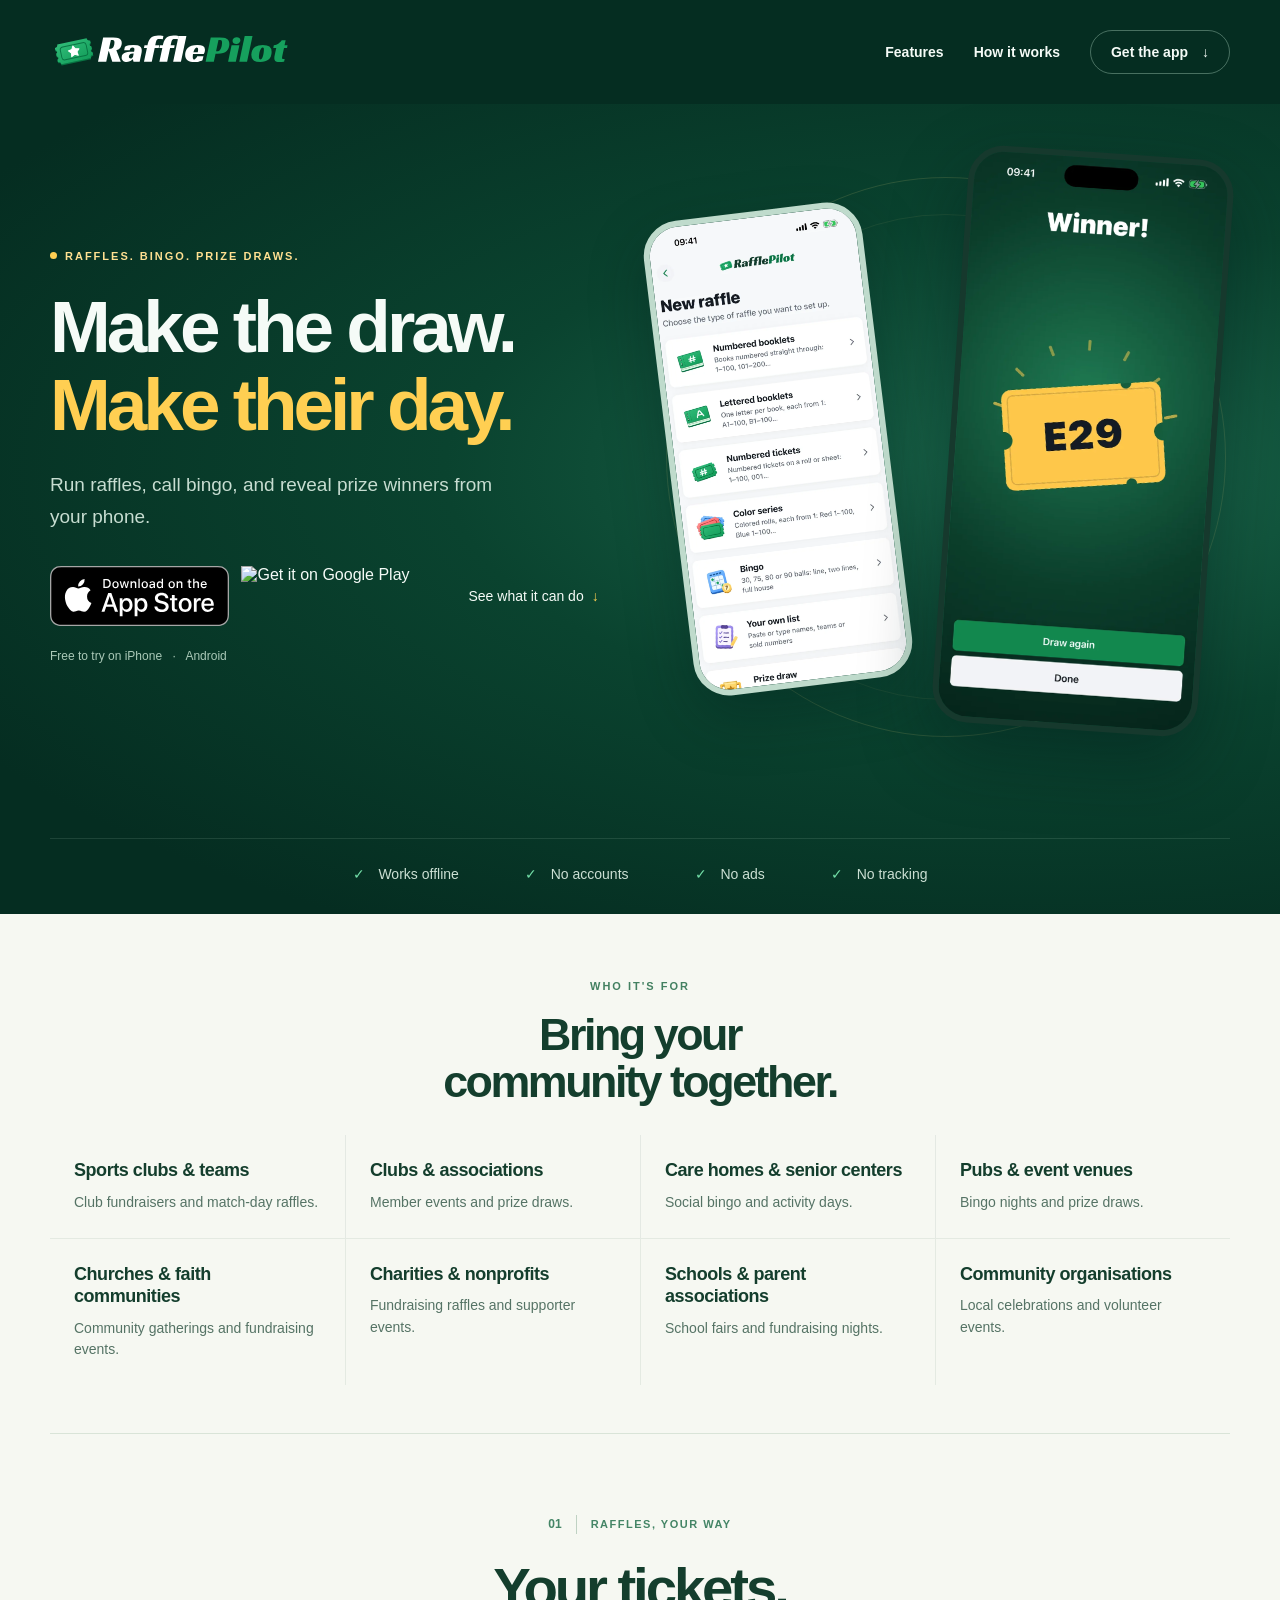
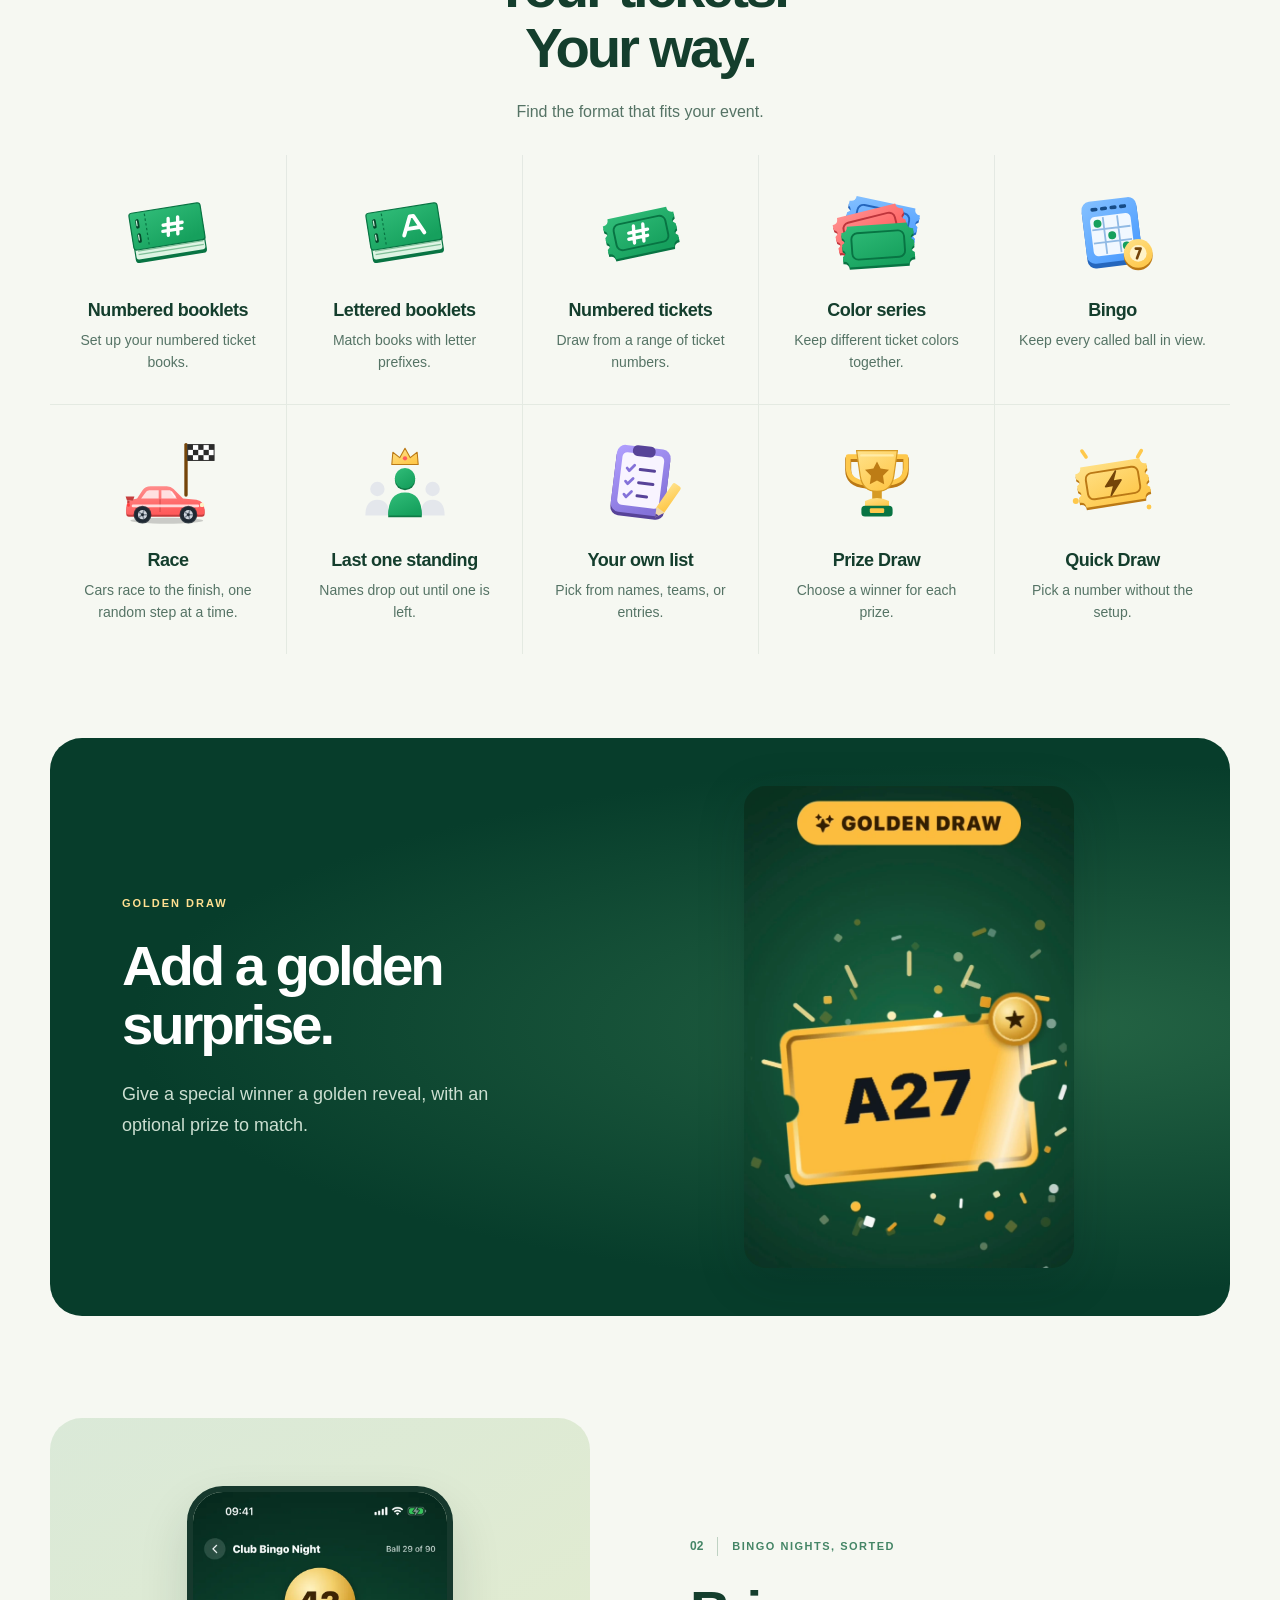
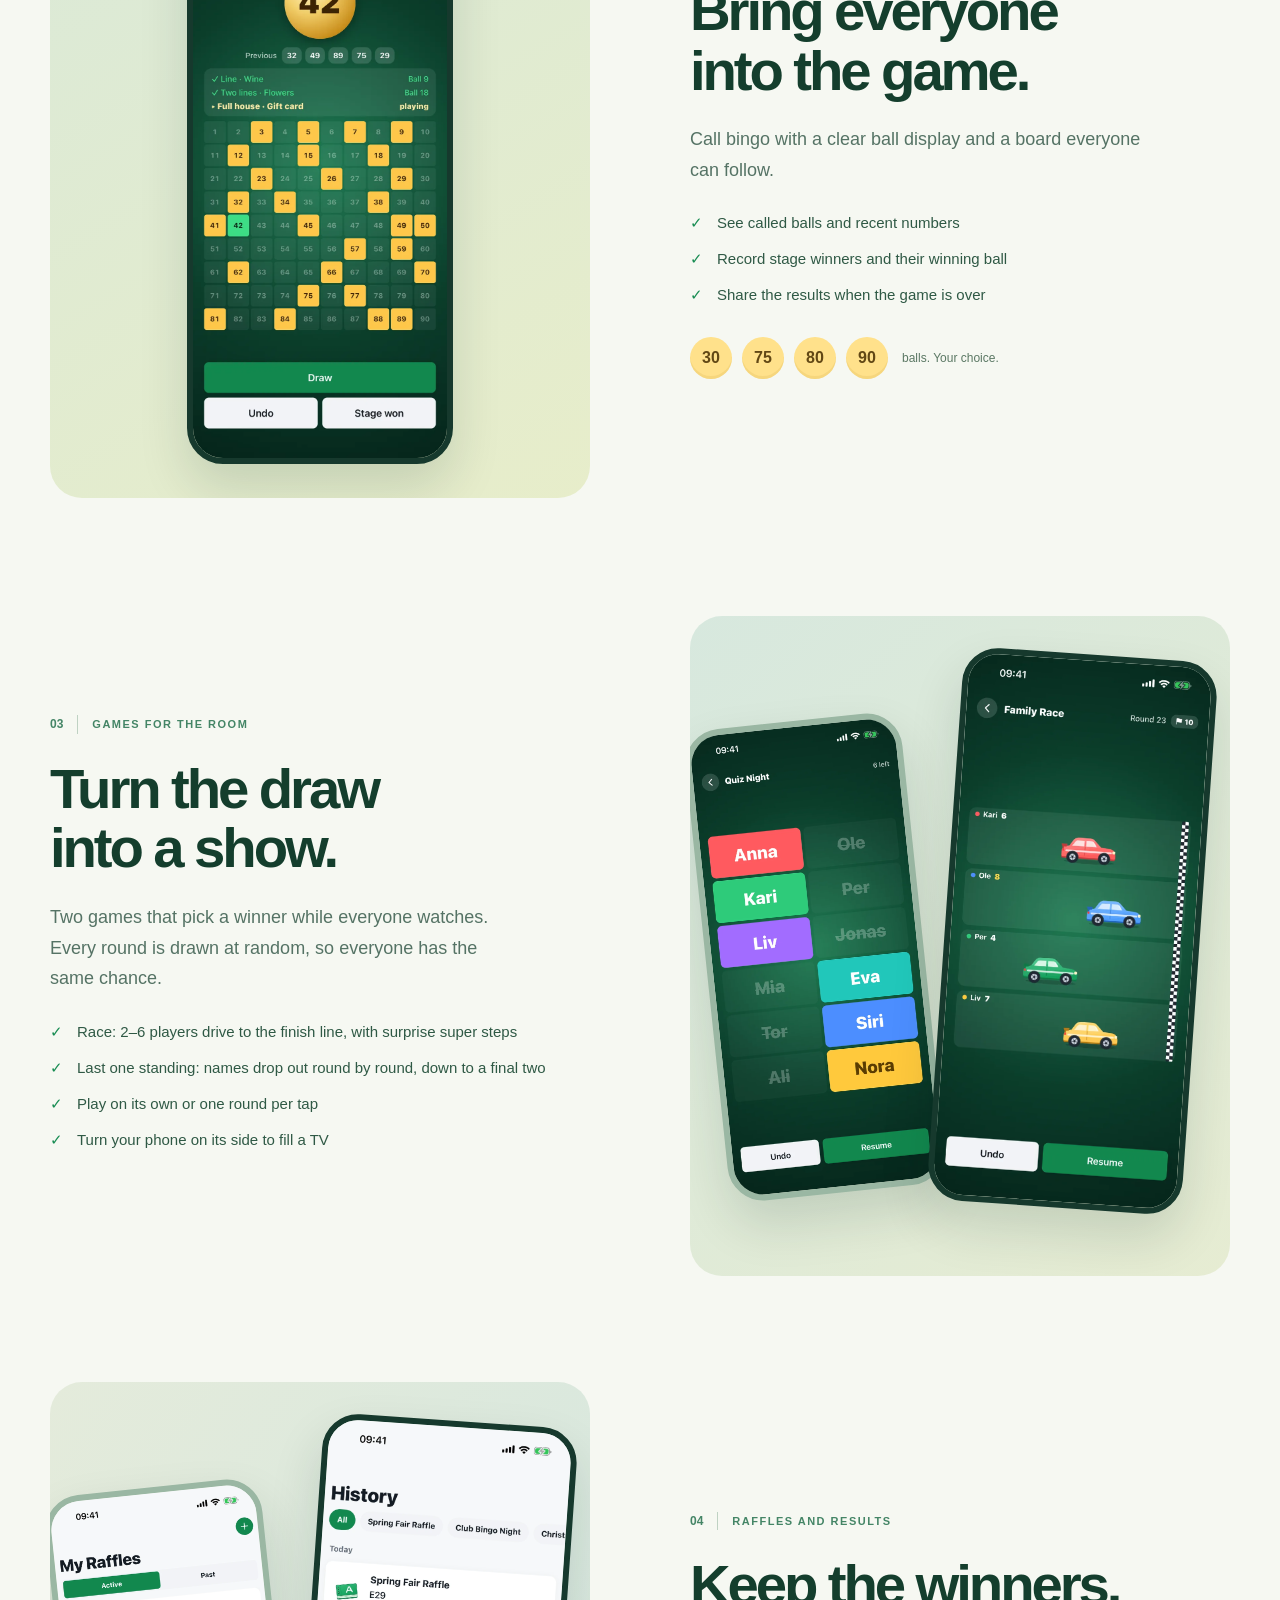
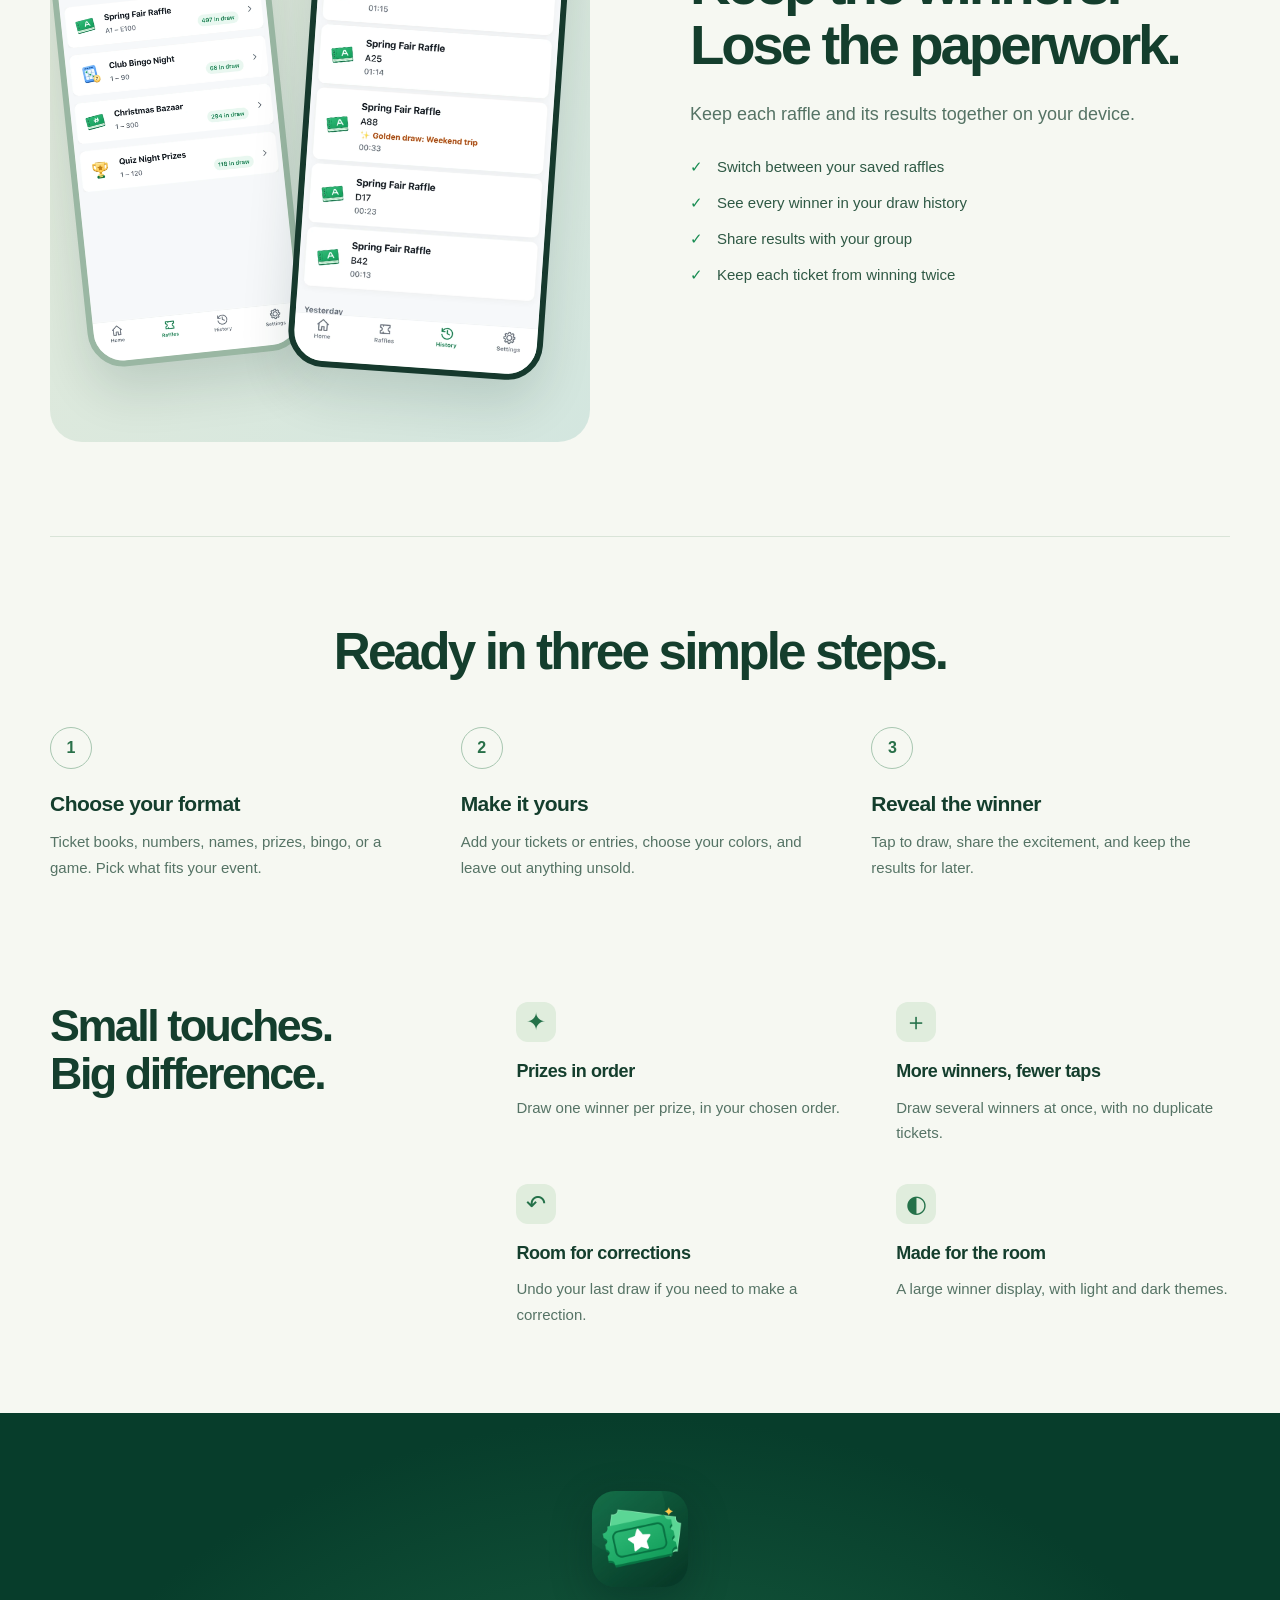
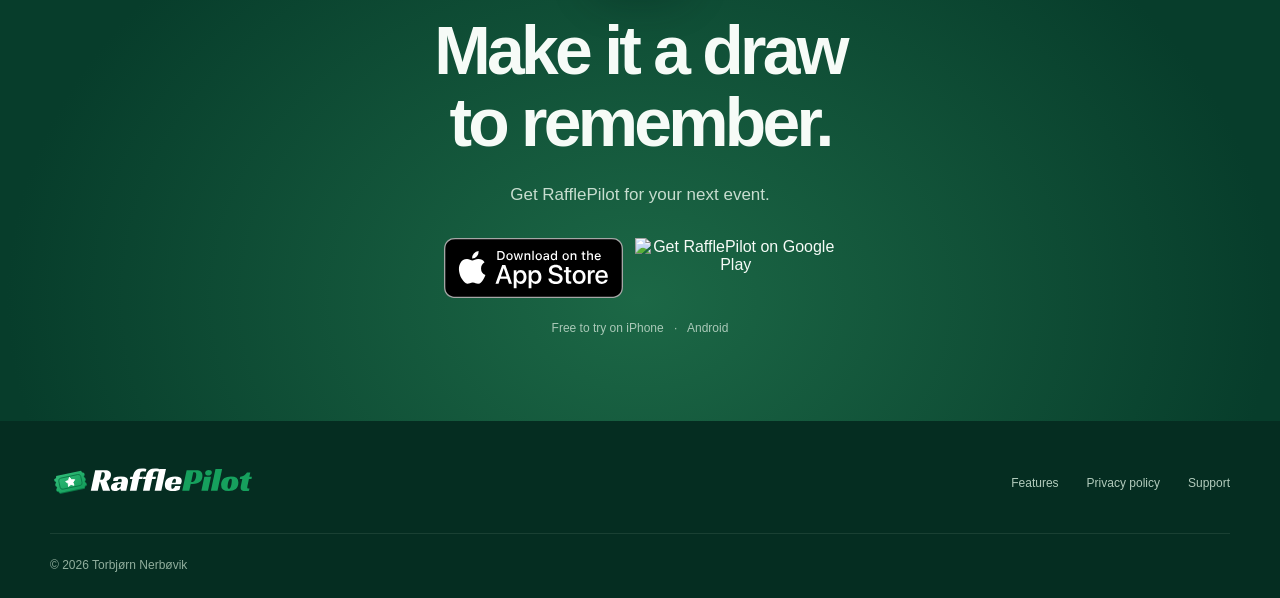
==== commit ef74f1b4: "RafflePilot is free to try on iPhone too Co-Authored-By: Claude Opus 5.5 <noreply@anthropic.com>" ====
--- a/index.html
+++ b/index.html
@@ -17,7 +17,7 @@
   <link rel="stylesheet" href="/assets/site.css">
   <meta property="og:type" content="website">
   <meta property="og:title" content="RafflePilot — Make the draw. Make their day.">
-  <meta property="og:description" content="Raffles, bingo, and golden surprises. Available for iPhone and Android.">
+  <meta property="og:description" content="Raffles, bingo, and golden surprises. Free to try on iPhone and Android.">
   <meta property="og:url" content="https://rafflepilot.app/">
   <meta property="og:image" content="https://rafflepilot.app/assets/social-preview.png">
   <meta property="og:image:width" content="1200"><meta property="og:image:height" content="630">
@@ -40,7 +40,7 @@
           <h1 id="hero-title">Make the draw.<br><span>Make their day.</span></h1>
           <p class="hero-intro">Run raffles, call bingo, and reveal prize winners from your phone.</p>
           <div class="hero-actions"><div class="store-badges"><a class="store-link" href="https://apps.apple.com/app/rafflepilot/id6786706971"><img src="/assets/app-store-badge.svg" width="180" height="60" alt="Download on the App Store"></a><a class="store-link" href="https://play.google.com/store/apps/details?id=com.tnerbovik.RafflePilot"><img src="/assets/google-play-badge.png" width="201" height="60" alt="Get it on Google Play"></a></div><a class="text-link" href="#features">See what it can do <span aria-hidden="true">↓</span></a></div>
-          <p class="platform-note">Available for iPhone <span aria-hidden="true">·</span> Android</p>
+          <p class="platform-note">Free to try on iPhone <span aria-hidden="true">·</span> Android</p>
         </div>
         <div class="hero-visual">
           <div class="hero-orbit" aria-hidden="true"></div>
@@ -98,7 +98,7 @@
       <section id="how-it-works" class="how-section wrap" aria-labelledby="how-title"><h2 id="how-title">Ready in three simple steps.</h2><div class="steps"><article><span class="step-index">1</span><h3>Choose your format</h3><p>Ticket books, numbers, names, prizes, bingo, or a game. Pick what fits your event.</p></article><article><span class="step-index">2</span><h3>Make it yours</h3><p>Add your tickets or entries, choose your colors, and leave out anything unsold.</p></article><article><span class="step-index">3</span><h3>Reveal the winner</h3><p>Tap to draw, share the excitement, and keep the results for later.</p></article></div></section>
       <section class="extras-section wrap" aria-labelledby="extras-title"><div class="section-heading"><h2 id="extras-title">Small touches. <br>Big difference.</h2></div><div class="extras-grid"><article><span class="feature-symbol" aria-hidden="true">✦</span><h3>Prizes in order</h3><p>Draw one winner per prize, in your chosen order.</p></article><article><span class="feature-symbol" aria-hidden="true">＋</span><h3>More winners, fewer taps</h3><p>Draw several winners at once, with no duplicate tickets.</p></article><article><span class="feature-symbol" aria-hidden="true">↶</span><h3>Room for corrections</h3><p>Undo your last draw if you need to make a correction.</p></article><article><span class="feature-symbol" aria-hidden="true">◐</span><h3>Made for the room</h3><p>A large winner display, with light and dark themes.</p></article></div></section>
     </div>
-    <section class="download-section" id="download" aria-labelledby="download-title"><div class="wrap download-inner"><img class="app-icon" src="/assets/app-icon.jpg" width="96" height="96" loading="lazy" alt="RafflePilot app icon"><h2 id="download-title">Make it a draw<br>to remember.</h2><p>Get RafflePilot for your next event.</p><div class="store-badges"><a class="store-link" href="https://apps.apple.com/app/rafflepilot/id6786706971"><img src="/assets/app-store-badge.svg" width="180" height="60" alt="Download RafflePilot on the App Store"></a><a class="store-link" href="https://play.google.com/store/apps/details?id=com.tnerbovik.RafflePilot"><img src="/assets/google-play-badge.png" width="201" height="60" alt="Get RafflePilot on Google Play"></a></div><p class="platform-note">Available for iPhone <span aria-hidden="true">·</span> Android</p></div></section>
+    <section class="download-section" id="download" aria-labelledby="download-title"><div class="wrap download-inner"><img class="app-icon" src="/assets/app-icon.jpg" width="96" height="96" loading="lazy" alt="RafflePilot app icon"><h2 id="download-title">Make it a draw<br>to remember.</h2><p>Get RafflePilot for your next event.</p><div class="store-badges"><a class="store-link" href="https://apps.apple.com/app/rafflepilot/id6786706971"><img src="/assets/app-store-badge.svg" width="180" height="60" alt="Download RafflePilot on the App Store"></a><a class="store-link" href="https://play.google.com/store/apps/details?id=com.tnerbovik.RafflePilot"><img src="/assets/google-play-badge.png" width="201" height="60" alt="Get RafflePilot on Google Play"></a></div><p class="platform-note">Free to try on iPhone <span aria-hidden="true">·</span> Android</p></div></section>
   </main>
   <footer class="site-footer"><div class="wrap"><div class="footer-top"><a class="brand" href="/" aria-label="RafflePilot home"><img src="/assets/rafflepilot-logo-dark.svg" width="320" height="64" alt="RafflePilot"></a><nav aria-label="Footer"><a href="#features">Features</a><a href="/privacy/">Privacy policy</a><a href="/support/">Support</a></nav></div><div class="footer-bottom"><span>© 2026 Torbjørn Nerbøvik</span></div></div></footer>
 </body>
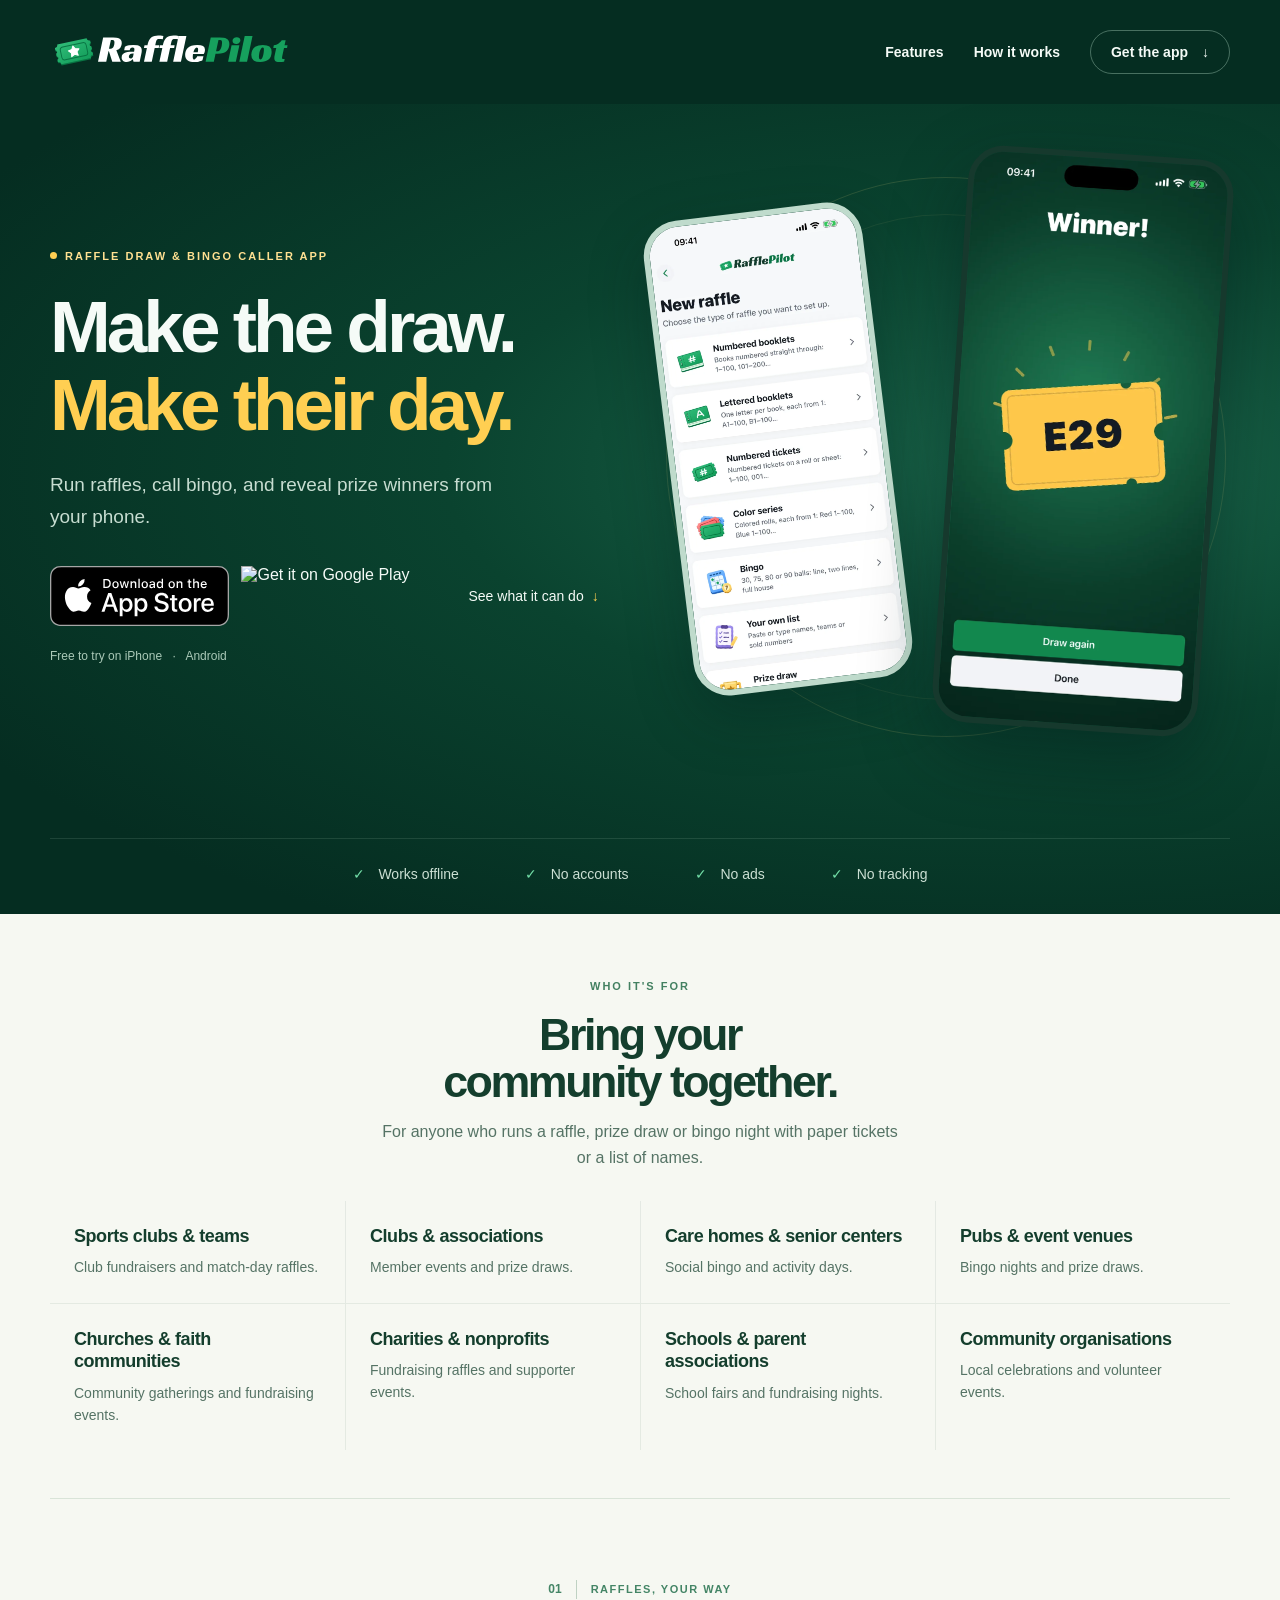
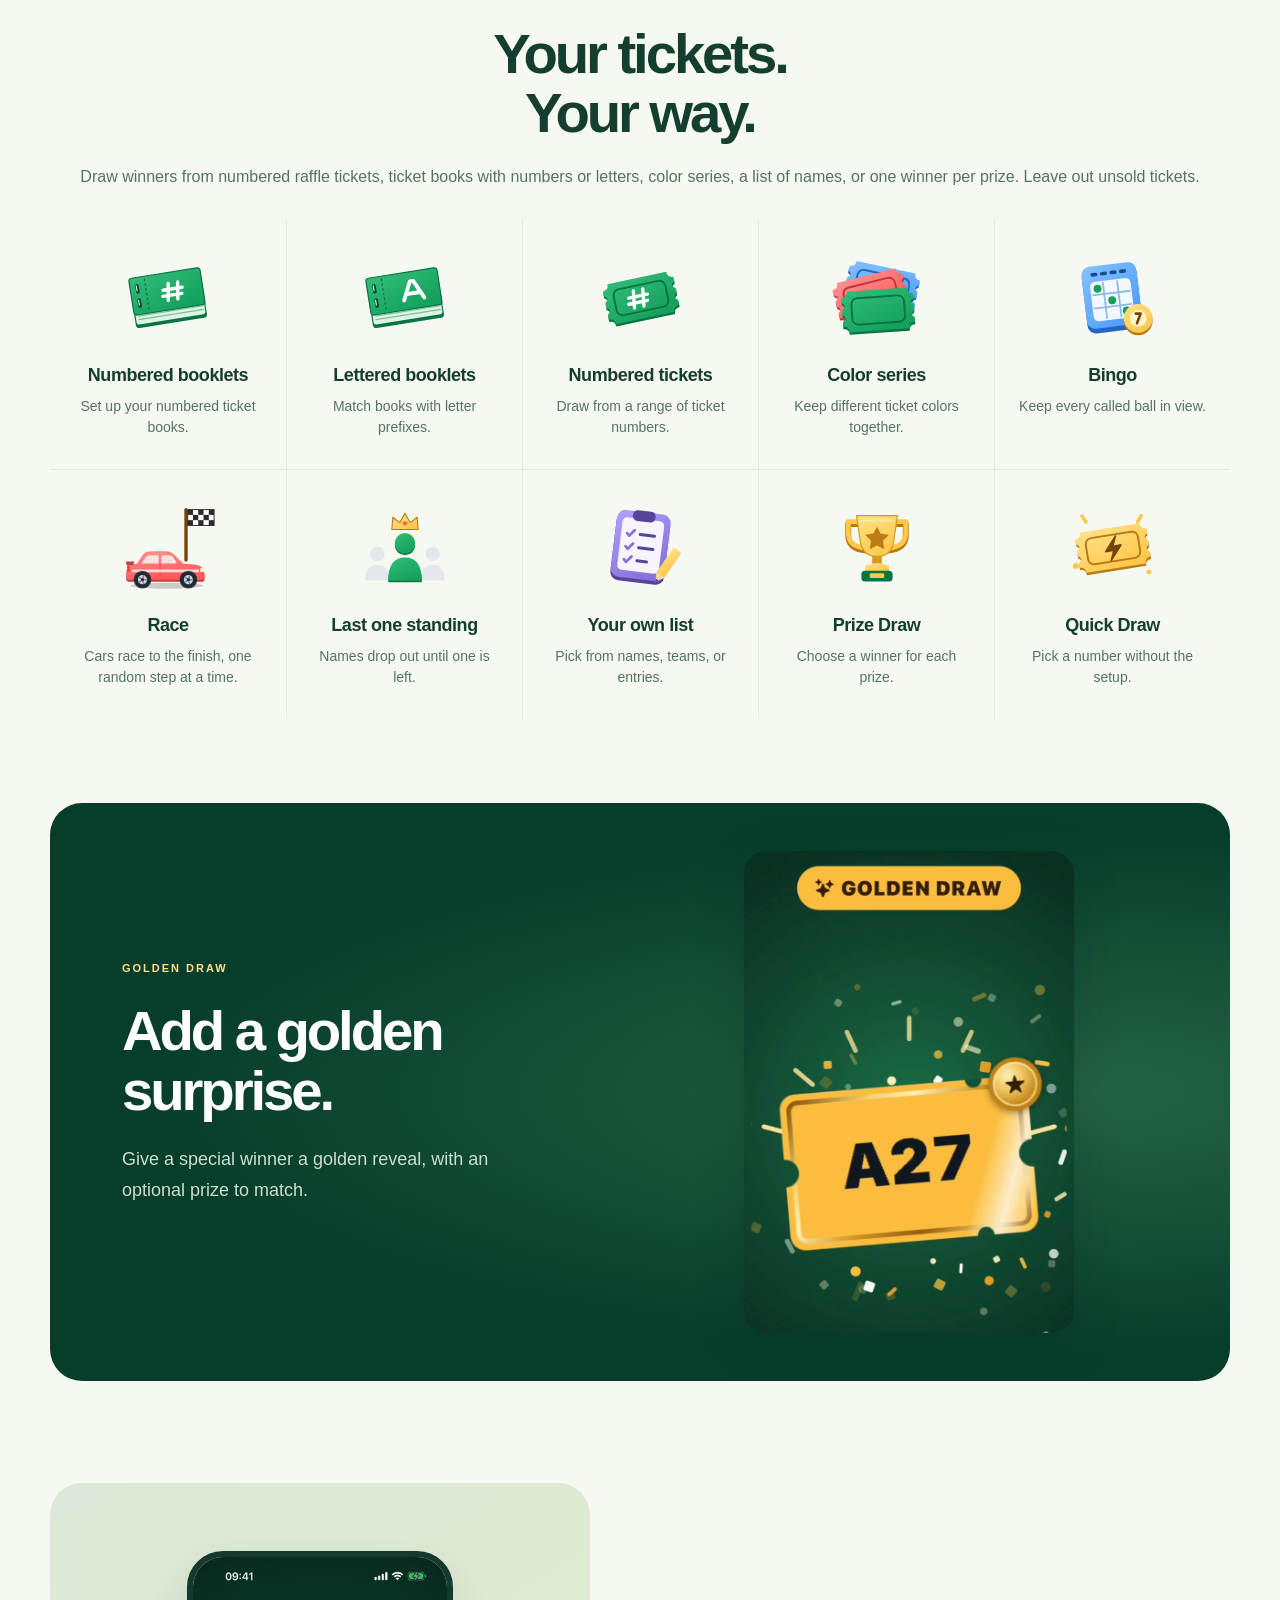
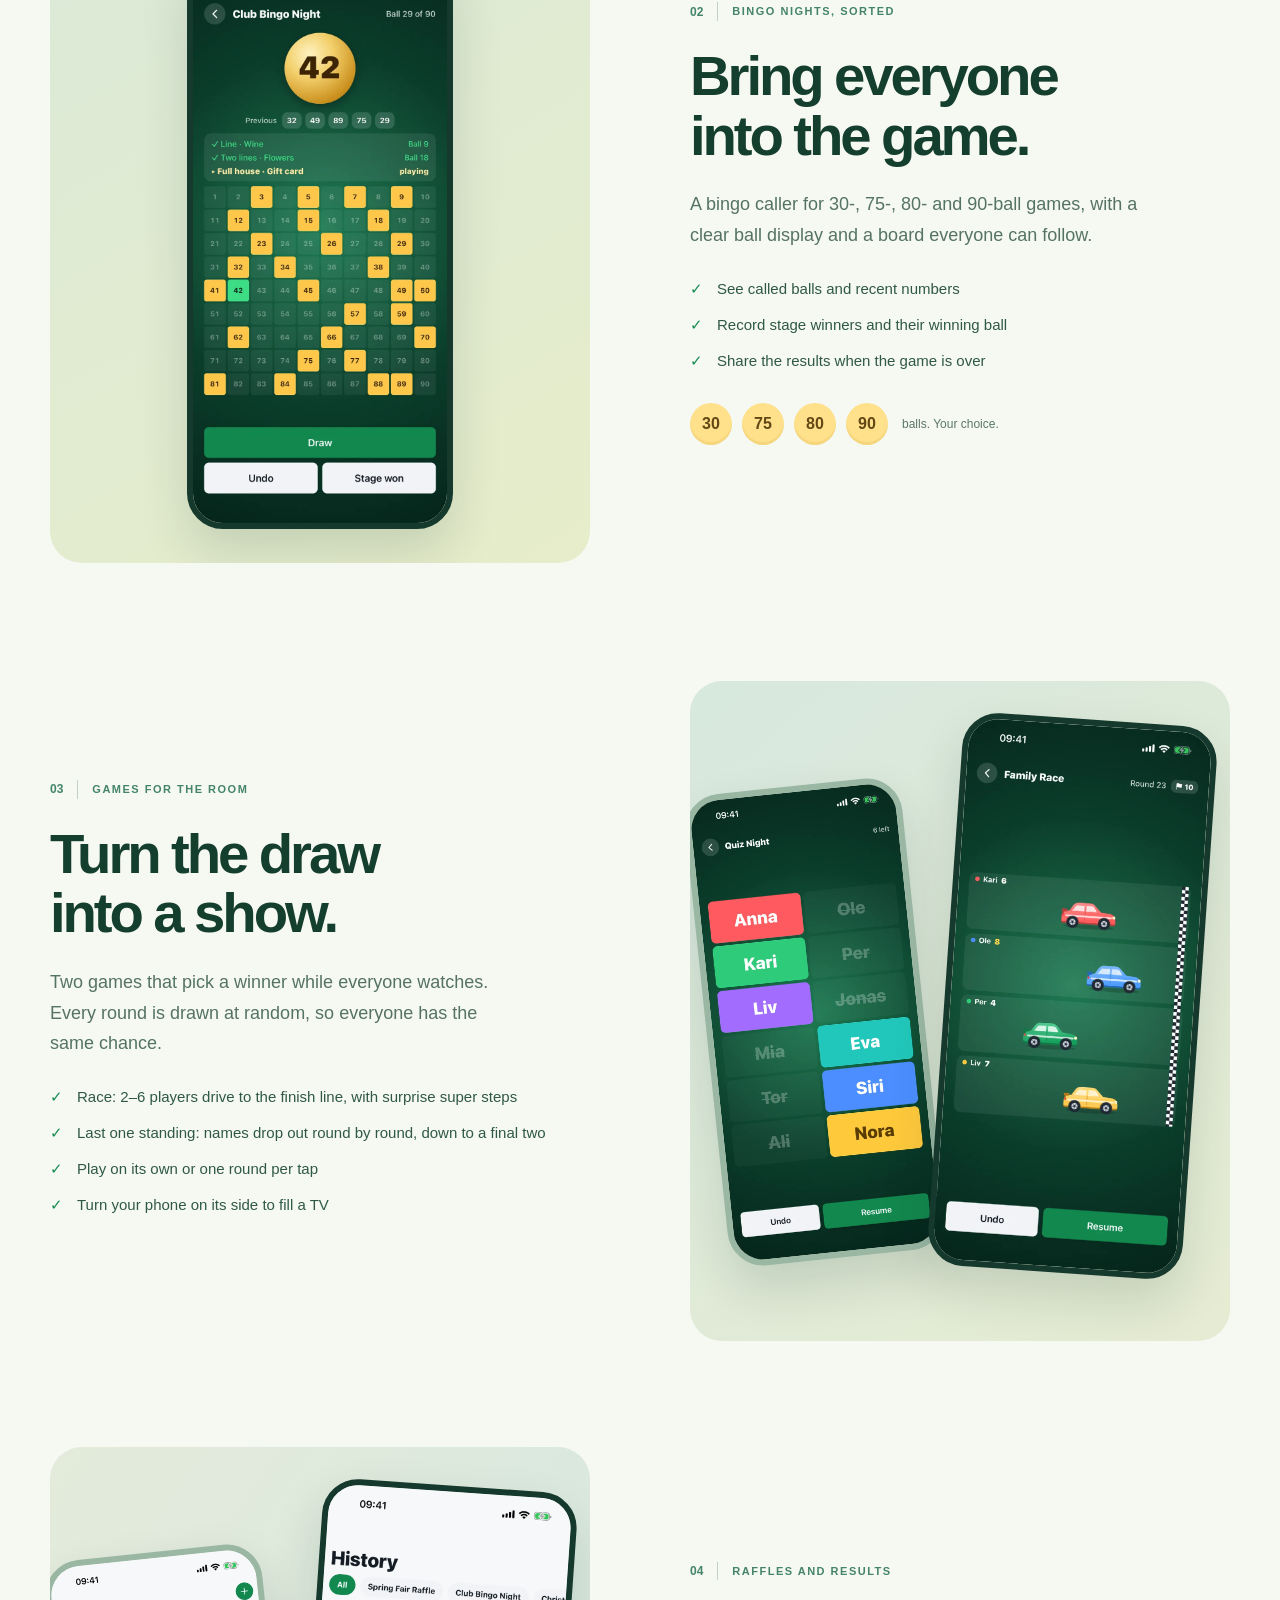
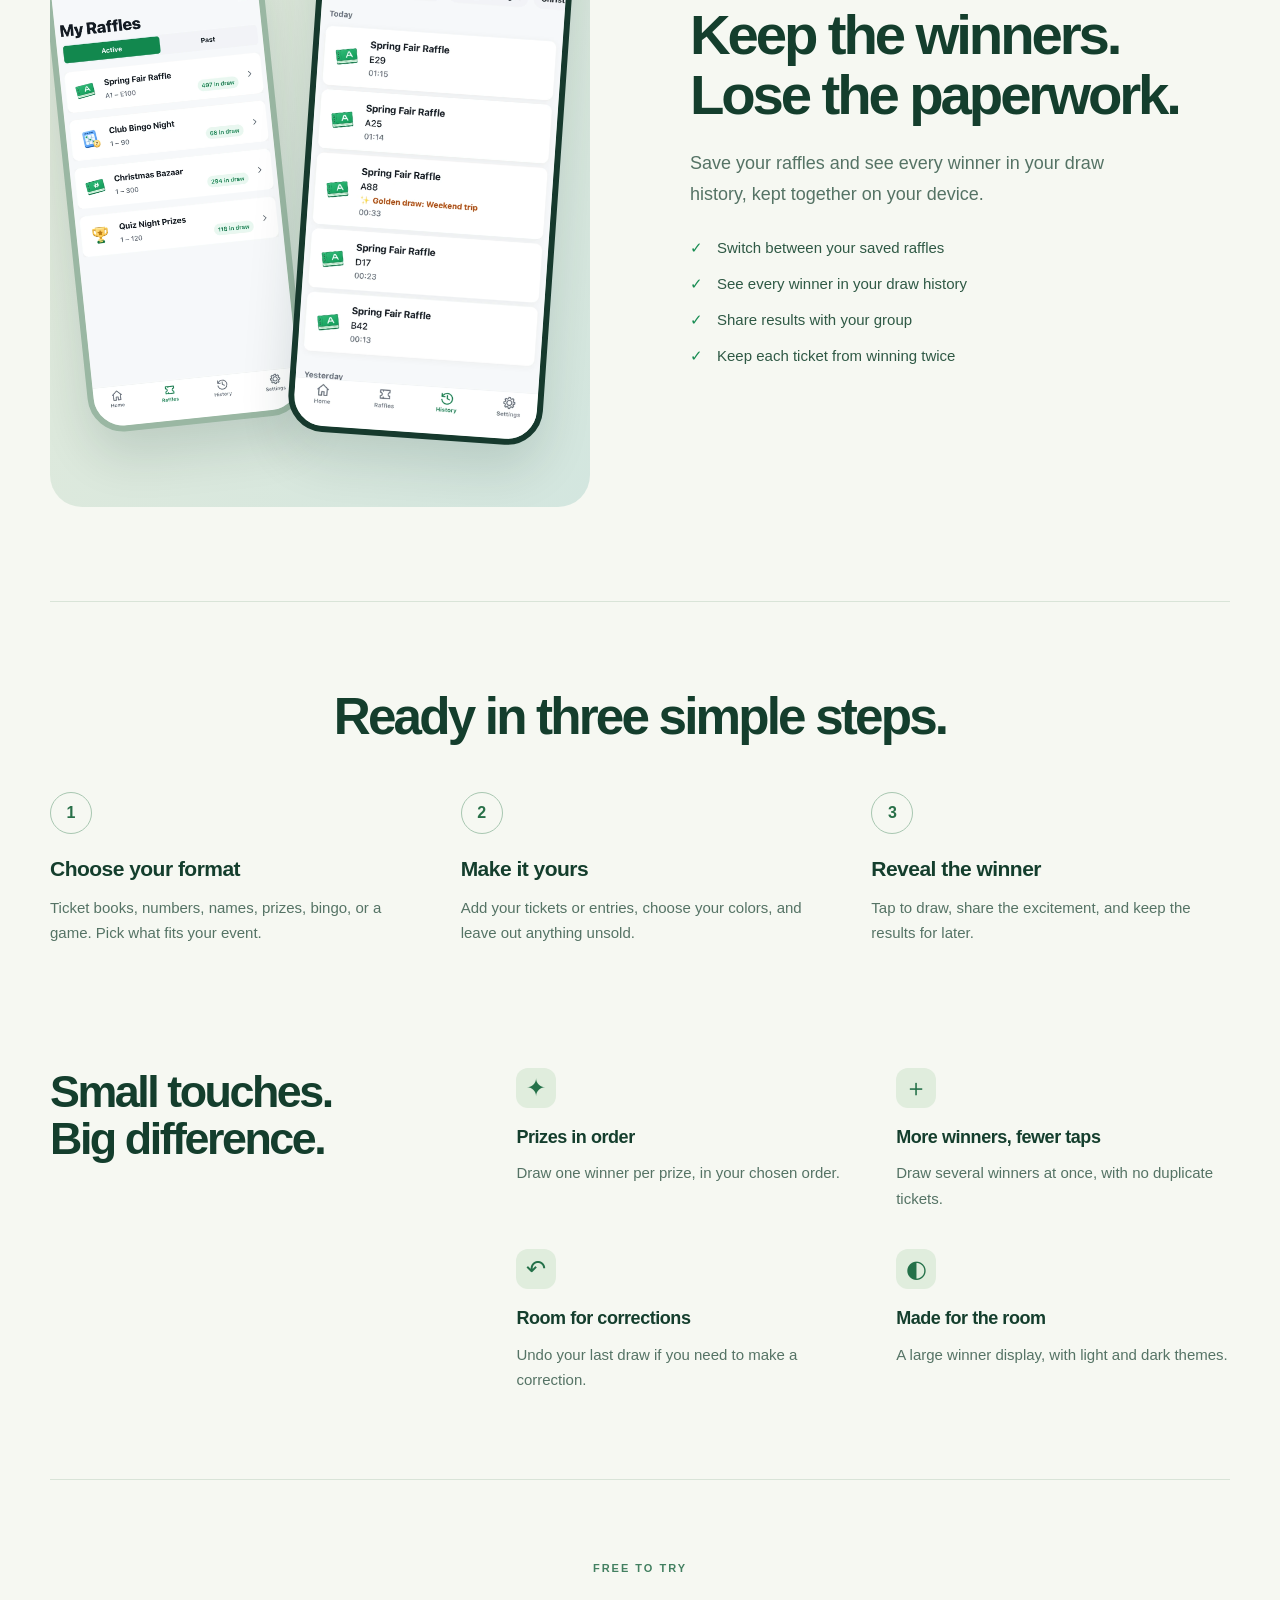
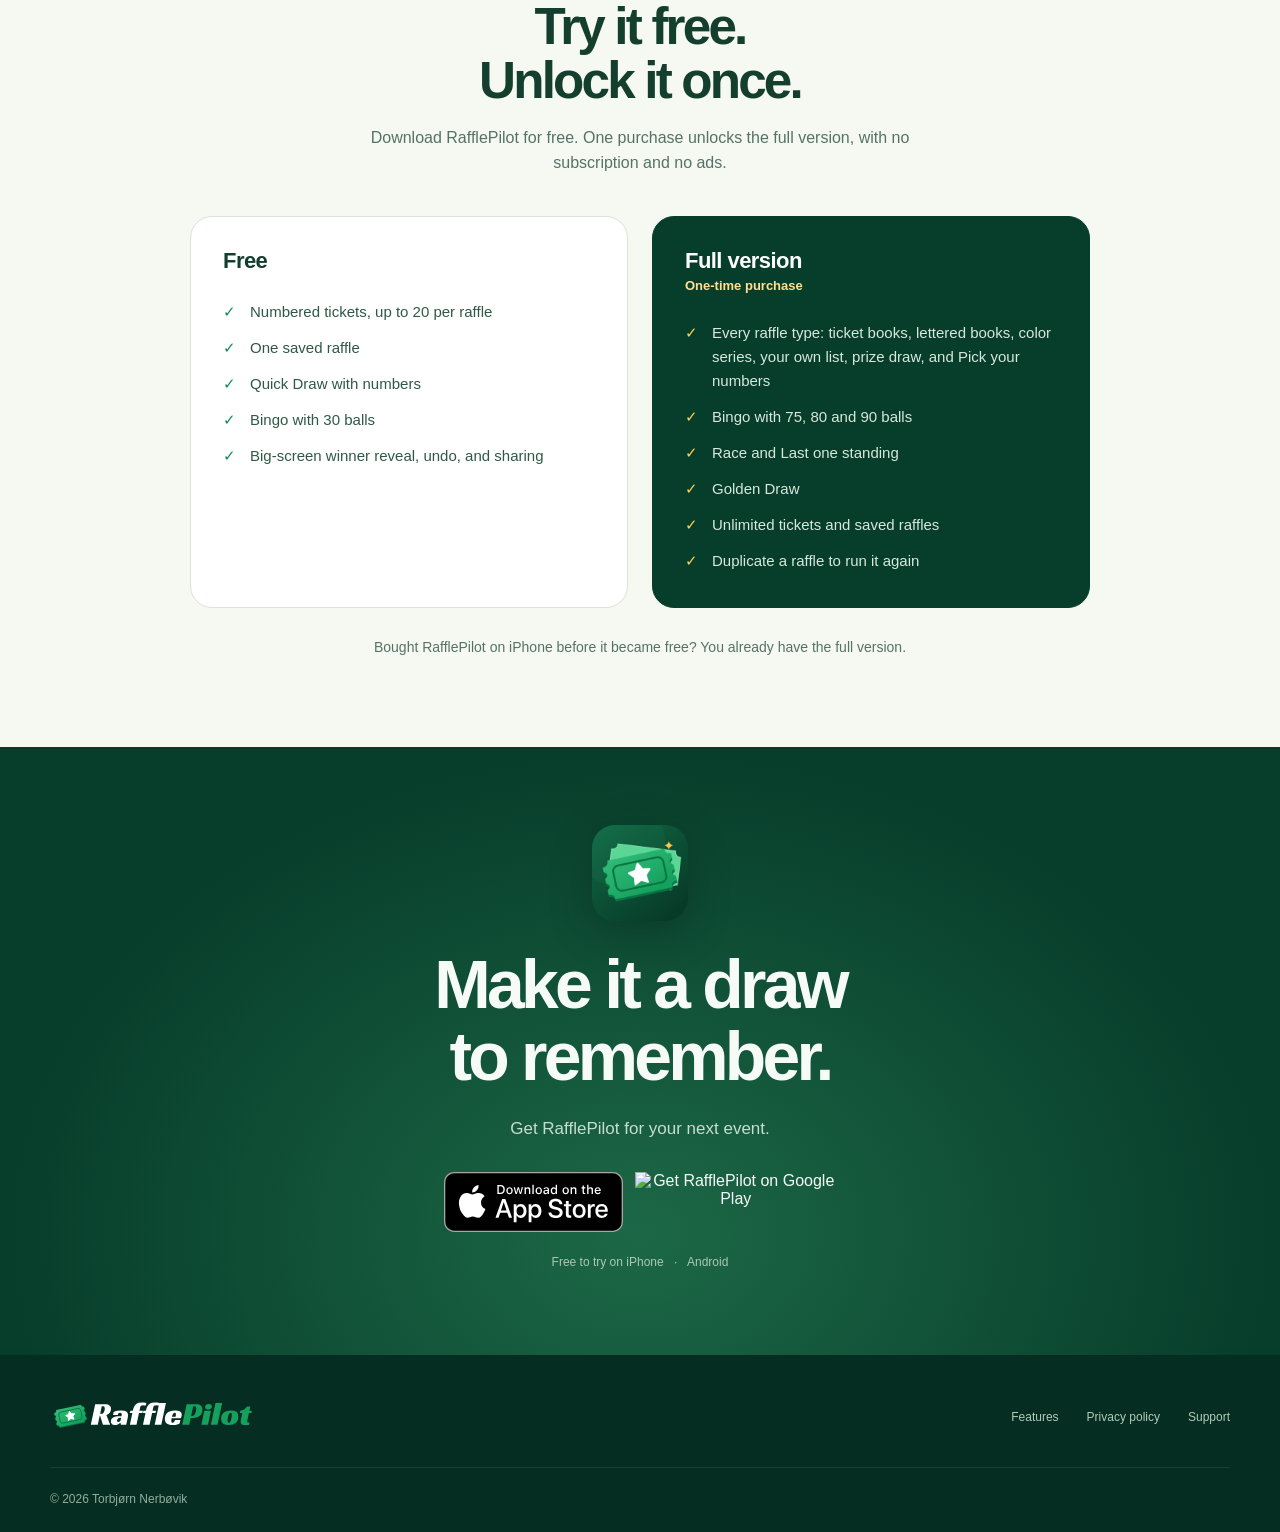
==== commit 0f082f2a: "Search-friendly homepage: descriptive title and H1, free vs full version, plain-language section lin" ====
--- a/index.html
+++ b/index.html
@@ -5,8 +5,8 @@
   <meta name="viewport" content="width=device-width, initial-scale=1">
   <meta name="theme-color" content="#073d2b">
   <meta name="apple-itunes-app" content="app-id=6786706971">
-  <title>RafflePilot — Raffles, bingo &amp; golden moments</title>
-  <meta name="description" content="Make the draw. Make their day. Run raffles, call bingo, race to the finish, and reveal prize winners with RafflePilot for iPhone and Android. Works offline, with no accounts, ads, or tracking.">
+  <title>Free Raffle Draw App for iPhone &amp; Android | RafflePilot</title>
+  <meta name="description" content="Draw raffle winners from paper ticket books, call bingo and pick prize winners. Works offline, no account. Free download; one purchase unlocks the full version.">
   <link rel="canonical" href="https://rafflepilot.app/">
   <link rel="icon" href="/favicon.ico" sizes="16x16 32x32 48x48">
   <link rel="icon" type="image/png" sizes="32x32" href="/assets/icons/favicon-32.png">
@@ -16,13 +16,14 @@
   <link rel="manifest" href="/site.webmanifest">
   <link rel="stylesheet" href="/assets/site.css">
   <meta property="og:type" content="website">
-  <meta property="og:title" content="RafflePilot — Make the draw. Make their day.">
+  <meta property="og:title" content="RafflePilot — Raffle draw &amp; bingo caller app">
   <meta property="og:description" content="Raffles, bingo, and golden surprises. Free to try on iPhone and Android.">
   <meta property="og:url" content="https://rafflepilot.app/">
   <meta property="og:image" content="https://rafflepilot.app/assets/social-preview.png">
   <meta property="og:image:width" content="1200"><meta property="og:image:height" content="630">
   <meta property="og:image:alt" content="RafflePilot. Make the draw. Make their day. Raffles, bingo, and golden surprises.">
   <meta name="twitter:card" content="summary_large_image">
+  <script type="application/ld+json">{"@context": "https://schema.org", "@type": "SoftwareApplication", "name": "RafflePilot", "description": "A raffle draw, bingo caller and prize draw app for events. Draw winners from numbered tickets, ticket books, color series or a list of names, call 30-, 75-, 80- and 90-ball bingo, and reveal winners on a big screen. Works offline.", "applicationCategory": "UtilitiesApplication", "operatingSystem": "iOS, Android", "url": "https://rafflepilot.app/", "image": "https://rafflepilot.app/assets/app-icon.jpg", "sameAs": ["https://apps.apple.com/app/rafflepilot/id6786706971", "https://play.google.com/store/apps/details?id=com.tnerbovik.RafflePilot"], "offers": {"@type": "Offer", "price": "0", "priceCurrency": "USD"}}</script>
 </head>
 <body>
   <a class="skip-link" href="#main">Skip to content</a>
@@ -36,8 +37,8 @@
     <div class="hero-shell">
       <section class="hero wrap" aria-labelledby="hero-title">
         <div class="hero-copy">
-          <p class="eyebrow"><span class="status-dot" aria-hidden="true"></span>Raffles. Bingo. Prize draws.</p>
-          <h1 id="hero-title">Make the draw.<br><span>Make their day.</span></h1>
+          <h1 class="eyebrow"><span class="status-dot" aria-hidden="true"></span>Raffle draw &amp; bingo caller app</h1>
+          <p class="hero-title" id="hero-title">Make the draw.<br><span>Make their day.</span></p>
           <p class="hero-intro">Run raffles, call bingo, and reveal prize winners from your phone.</p>
           <div class="hero-actions"><div class="store-badges"><a class="store-link" href="https://apps.apple.com/app/rafflepilot/id6786706971"><img src="/assets/app-store-badge.svg" width="180" height="60" alt="Download on the App Store"></a><a class="store-link" href="https://play.google.com/store/apps/details?id=com.tnerbovik.RafflePilot"><img src="/assets/google-play-badge.png" width="201" height="60" alt="Get it on Google Play"></a></div><a class="text-link" href="#features">See what it can do <span aria-hidden="true">↓</span></a></div>
           <p class="platform-note">Free to try on iPhone <span aria-hidden="true">·</span> Android</p>
@@ -52,7 +53,7 @@
     </div>
     <div class="light-shell">
       <section id="who-its-for" class="audience-section wrap" aria-labelledby="audience-title">
-        <div class="audience-heading"><p class="eyebrow">Who it's for</p><h2 id="audience-title">Bring your community together.</h2></div>
+        <div class="audience-heading"><p class="eyebrow">Who it's for</p><h2 id="audience-title">Bring your community together.</h2><p>For anyone who runs a raffle, prize draw or bingo night with paper tickets or a list of names.</p></div>
         <ul class="audience-grid" role="list">
           <li><h3>Sports clubs &amp; teams</h3><p>Club fundraisers and match-day raffles.</p></li>
           <li><h3>Clubs &amp; associations</h3><p>Member events and prize draws.</p></li>
@@ -65,7 +66,7 @@
         </ul>
       </section>
       <section id="features" class="modes-section wrap" aria-labelledby="tickets-title">
-        <div id="modes-title" class="modes-heading"><p class="section-number">01 <span>Raffles, your way</span></p><h2 id="tickets-title">Your tickets.<br>Your way.</h2><p>Find the format that fits your event.</p></div>
+        <div id="modes-title" class="modes-heading"><p class="section-number">01 <span>Raffles, your way</span></p><h2 id="tickets-title">Your tickets.<br>Your way.</h2><p>Draw winners from numbered raffle tickets, ticket books with numbers or letters, color series, a list of names, or one winner per prize. Leave out unsold tickets.</p></div>
         <ul class="modes-grid" role="list">
           <li class="mode-card"><img src="/assets/modes/numbered-booklets.svg" width="96" height="96" loading="lazy" alt=""><h3>Numbered booklets</h3><p>Set up your numbered ticket books.</p></li>
           <li class="mode-card"><img src="/assets/modes/lettered-booklets.svg" width="96" height="96" loading="lazy" alt=""><h3>Lettered booklets</h3><p>Match books with letter prefixes.</p></li>
@@ -84,7 +85,7 @@
         <div class="golden-visual"><img src="/assets/screenshots/golden.webp" width="722" height="1055" loading="lazy" alt="Golden Draw revealing winning ticket A27 with a gold medal and confetti"></div>
       </section>
       <section class="feature-row feature-reverse wrap" aria-labelledby="bingo-title">
-        <div class="feature-copy"><p class="section-number">02 <span>Bingo nights, sorted</span></p><h2 id="bingo-title">Bring everyone<br>into the game.</h2><p>Call bingo with a clear ball display and a board everyone can follow.</p><ul class="check-list"><li>See called balls and recent numbers</li><li>Record stage winners and their winning ball</li><li>Share the results when the game is over</li></ul><div class="bingo-formats" aria-label="Supported bingo formats"><span>30</span><span>75</span><span>80</span><span>90</span><small>balls. Your choice.</small></div></div>
+        <div class="feature-copy"><p class="section-number">02 <span>Bingo nights, sorted</span></p><h2 id="bingo-title">Bring everyone<br>into the game.</h2><p>A bingo caller for 30-, 75-, 80- and 90-ball games, with a clear ball display and a board everyone can follow.</p><ul class="check-list"><li>See called balls and recent numbers</li><li>Record stage winners and their winning ball</li><li>Share the results when the game is over</li></ul><div class="bingo-formats" aria-label="Supported bingo formats"><span>30</span><span>75</span><span>80</span><span>90</span><small>balls. Your choice.</small></div></div>
         <div class="screen-stage bingo-stage"><img class="phone" src="/assets/screenshots/bingo.webp" width="780" height="1695" loading="lazy" alt="Club Bingo Night showing ball 42, called numbers, and line, two-line, and full-house stages"></div>
       </section>
       <section class="feature-row wrap" aria-labelledby="games-title">
@@ -92,11 +93,19 @@
         <div class="screen-stage history-stage games-stage"><img class="phone raffles-companion" src="/assets/screenshots/last-one-standing.webp" width="780" height="1695" loading="lazy" alt="Last one standing at Quiz Night with six of twelve names still in"><img class="phone history-main" src="/assets/screenshots/race.webp" width="780" height="1695" loading="lazy" alt="Family Race with four cars racing toward a checkered finish line, Ole in the lead"></div>
       </section>
       <section class="feature-row feature-reverse wrap history-row" aria-labelledby="history-title">
-        <div class="feature-copy"><p class="section-number">04 <span>Raffles and results</span></p><h2 id="history-title">Keep the winners.<br>Lose the paperwork.</h2><p>Keep each raffle and its results together on your device.</p><ul class="check-list"><li>Switch between your saved raffles</li><li>See every winner in your draw history</li><li>Share results with your group</li><li>Keep each ticket from winning twice</li></ul></div>
+        <div class="feature-copy"><p class="section-number">04 <span>Raffles and results</span></p><h2 id="history-title">Keep the winners.<br>Lose the paperwork.</h2><p>Save your raffles and see every winner in your draw history, kept together on your device.</p><ul class="check-list"><li>Switch between your saved raffles</li><li>See every winner in your draw history</li><li>Share results with your group</li><li>Keep each ticket from winning twice</li></ul></div>
         <div class="screen-stage history-stage"><img class="phone raffles-companion" src="/assets/screenshots/raffles.webp" width="780" height="1695" loading="lazy" alt="My Raffles screen with saved raffle and bingo events"><img class="phone history-main" src="/assets/screenshots/history.webp" width="780" height="1695" loading="lazy" alt="Winner history grouped by day, with raffle names and winning tickets"></div>
       </section>
       <section id="how-it-works" class="how-section wrap" aria-labelledby="how-title"><h2 id="how-title">Ready in three simple steps.</h2><div class="steps"><article><span class="step-index">1</span><h3>Choose your format</h3><p>Ticket books, numbers, names, prizes, bingo, or a game. Pick what fits your event.</p></article><article><span class="step-index">2</span><h3>Make it yours</h3><p>Add your tickets or entries, choose your colors, and leave out anything unsold.</p></article><article><span class="step-index">3</span><h3>Reveal the winner</h3><p>Tap to draw, share the excitement, and keep the results for later.</p></article></div></section>
       <section class="extras-section wrap" aria-labelledby="extras-title"><div class="section-heading"><h2 id="extras-title">Small touches. <br>Big difference.</h2></div><div class="extras-grid"><article><span class="feature-symbol" aria-hidden="true">✦</span><h3>Prizes in order</h3><p>Draw one winner per prize, in your chosen order.</p></article><article><span class="feature-symbol" aria-hidden="true">＋</span><h3>More winners, fewer taps</h3><p>Draw several winners at once, with no duplicate tickets.</p></article><article><span class="feature-symbol" aria-hidden="true">↶</span><h3>Room for corrections</h3><p>Undo your last draw if you need to make a correction.</p></article><article><span class="feature-symbol" aria-hidden="true">◐</span><h3>Made for the room</h3><p>A large winner display, with light and dark themes.</p></article></div></section>
+      <section id="free-and-full" class="plans-section wrap" aria-labelledby="plans-title">
+        <div class="section-heading"><p class="eyebrow">Free to try</p><h2 id="plans-title">Try it free.<br>Unlock it once.</h2><p>Download RafflePilot for free. One purchase unlocks the full version, with no subscription and no ads.</p></div>
+        <div class="plans-grid">
+          <article class="plan-card"><h3>Free</h3><ul class="check-list"><li>Numbered tickets, up to 20 per raffle</li><li>One saved raffle</li><li>Quick Draw with numbers</li><li>Bingo with 30 balls</li><li>Big-screen winner reveal, undo, and sharing</li></ul></article>
+          <article class="plan-card plan-full"><h3>Full version <span>One-time purchase</span></h3><ul class="check-list"><li>Every raffle type: ticket books, lettered books, color series, your own list, prize draw, and Pick your numbers</li><li>Bingo with 75, 80 and 90 balls</li><li>Race and Last one standing</li><li>Golden Draw</li><li>Unlimited tickets and saved raffles</li><li>Duplicate a raffle to run it again</li></ul></article>
+        </div>
+        <p class="plans-note">Bought RafflePilot on iPhone before it became free? You already have the full version.</p>
+      </section>
     </div>
     <section class="download-section" id="download" aria-labelledby="download-title"><div class="wrap download-inner"><img class="app-icon" src="/assets/app-icon.jpg" width="96" height="96" loading="lazy" alt="RafflePilot app icon"><h2 id="download-title">Make it a draw<br>to remember.</h2><p>Get RafflePilot for your next event.</p><div class="store-badges"><a class="store-link" href="https://apps.apple.com/app/rafflepilot/id6786706971"><img src="/assets/app-store-badge.svg" width="180" height="60" alt="Download RafflePilot on the App Store"></a><a class="store-link" href="https://play.google.com/store/apps/details?id=com.tnerbovik.RafflePilot"><img src="/assets/google-play-badge.png" width="201" height="60" alt="Get RafflePilot on Google Play"></a></div><p class="platform-note">Free to try on iPhone <span aria-hidden="true">·</span> Android</p></div></section>
   </main>
--- a/assets/site.css
+++ b/assets/site.css
@@ -32,8 +32,8 @@
 .eyebrow { font-size: 11px; text-transform: uppercase; font-weight: 750; letter-spacing: 2px; line-height: 1.5; margin-bottom: 24px; color: #438061; }
 .hero .eyebrow, .download-section .eyebrow, .golden-section .eyebrow { color: #ffe091; }
 .status-dot { display: inline-block; width: 7px; height: 7px; background: var(--gold); border-radius: 50%; margin-right: 8px; vertical-align: 1px; }
-.hero h1 { font-size: clamp(54px, 5.7vw, 82px); margin-bottom: 26px; white-space: nowrap; }
-.hero h1 span { color: var(--gold); }
+.hero .hero-title { font-size: clamp(54px, 5.7vw, 82px); margin-bottom: 26px; white-space: nowrap; }
+.hero .hero-title span { color: var(--gold); }
 .hero-intro { max-width: 470px; font-size: 19px; color: #c7ddd1; margin-bottom: 32px; }
 .hero-actions { display: flex; align-items: center; gap: 26px; }
 .store-link { display: inline-block; flex-shrink: 0; transition: transform .18s; text-decoration: none; }
@@ -136,11 +136,11 @@
 .not-found h1 { font-size: clamp(40px, 6vw, 72px); }
 .not-found p { color: var(--muted); }
 .home-link { display: inline-block; border-radius: 100px; background: #0a5737; color: white; padding: 15px 24px; text-decoration: none; margin-top: 12px; }
-@media (min-width: 1400px) { .hero h1 { font-size: 84px; } }
+@media (min-width: 1400px) { .hero .hero-title { font-size: 84px; } }
 @media (max-width: 1100px) {
   .wrap { width: calc(100% - 64px); }
   .hero { min-height: 640px; padding-block: 42px 60px; }
-  .hero h1 { font-size: clamp(48px, 5.8vw, 64px); }
+  .hero .hero-title { font-size: clamp(48px, 5.8vw, 64px); }
   .hero-visual { height: 550px; }
   .hero-winner { width: 235px; right: 0; }
   .hero-setup { width: 195px; left: -8px; top: 60px; }
@@ -164,7 +164,7 @@
   .site-header nav { gap: 20px; font-size: 13px; }
   .nav-download { padding: 9px 15px; }
   .hero { grid-template-columns: 1fr; text-align: center; gap: 40px; padding-block: 38px 36px; min-height: 0; }
-  .hero h1 { font-size: clamp(48px, 8.5vw, 72px); white-space: normal; }
+  .hero .hero-title { font-size: clamp(48px, 8.5vw, 72px); white-space: normal; }
   .hero-intro { max-width: 490px; margin-inline: auto; }
   .hero-actions { flex-direction: row; align-items: center; justify-content: center; }
   .hero-actions .store-badges { justify-content: center; }
@@ -209,7 +209,7 @@
   .nav-download span { margin-left: 8px; }
   .hero { padding-top: 26px; gap: 26px; }
   .hero .eyebrow { font-size: 10px; letter-spacing: 1.2px; }
-  .hero h1 { font-size: clamp(42px, 11.3vw, 59px); margin-bottom: 22px; }
+  .hero .hero-title { font-size: clamp(42px, 11.3vw, 59px); margin-bottom: 22px; }
   .hero-intro { font-size: 16px; margin-bottom: 26px; }
   .hero-actions { flex-direction: column; gap: 12px; }
   .platform-note { font-size: 11px; }
@@ -286,3 +286,22 @@
 .legal .updated, .legal-more { color: var(--muted); font-size: 15px; }
 .legal-footer { max-width: 720px; padding-block: 24px 48px; color: var(--muted); font-size: 14px; border-top: 1px solid rgba(7, 61, 43, .12); }
 .legal-footer a { color: inherit; }
+
+/* SEO heading: the small line is the h1, the slogan keeps the big look */
+.hero-title { font-weight: 760; letter-spacing: -.055em; line-height: 1.06; }
+.audience-heading > p:not(.eyebrow) { color: var(--muted); font-size: 16px; line-height: 1.6; max-width: 520px; margin: 14px auto 0; }
+.plans-section { border-top: 1px solid #d9e4d8; padding-block: 80px 88px; }
+.plans-section .section-heading { text-align: center; max-width: 620px; margin: 0 auto 40px; }
+.plans-section h2 { font-size: clamp(36px, 4vw, 52px); margin-bottom: 16px; }
+.plans-section .section-heading > p:not(.eyebrow) { color: var(--muted); font-size: 16px; line-height: 1.6; margin-bottom: 0; }
+.plans-grid { display: grid; grid-template-columns: 1fr 1fr; gap: 24px; max-width: 900px; margin-inline: auto; }
+.plan-card { background: #fff; border: 1px solid #d9e4d8; border-radius: 22px; padding: 30px 32px 8px; }
+.plan-card h3 { font-size: 22px; margin-bottom: 4px; }
+.plan-card h3 span { display: block; font-size: 13px; font-weight: 600; color: var(--muted); letter-spacing: 0; margin-top: 4px; }
+.plan-full { background: var(--forest); border-color: var(--forest); color: #fff; }
+.plan-full h3 span { color: #ffe091; }
+.plan-full .check-list { color: #d7e8dc; }
+.plan-full .check-list li:before { color: var(--gold); }
+.plans-note { text-align: center; color: var(--muted); font-size: 14px; margin: 28px 0 0; }
+@media (max-width: 800px) { .plans-grid { grid-template-columns: 1fr; } .plans-section { padding-block: 56px 64px; } }
+@media (max-width: 520px) { .plan-card { padding: 24px 22px 4px; } .plans-section h2 { font-size: 36px; } }
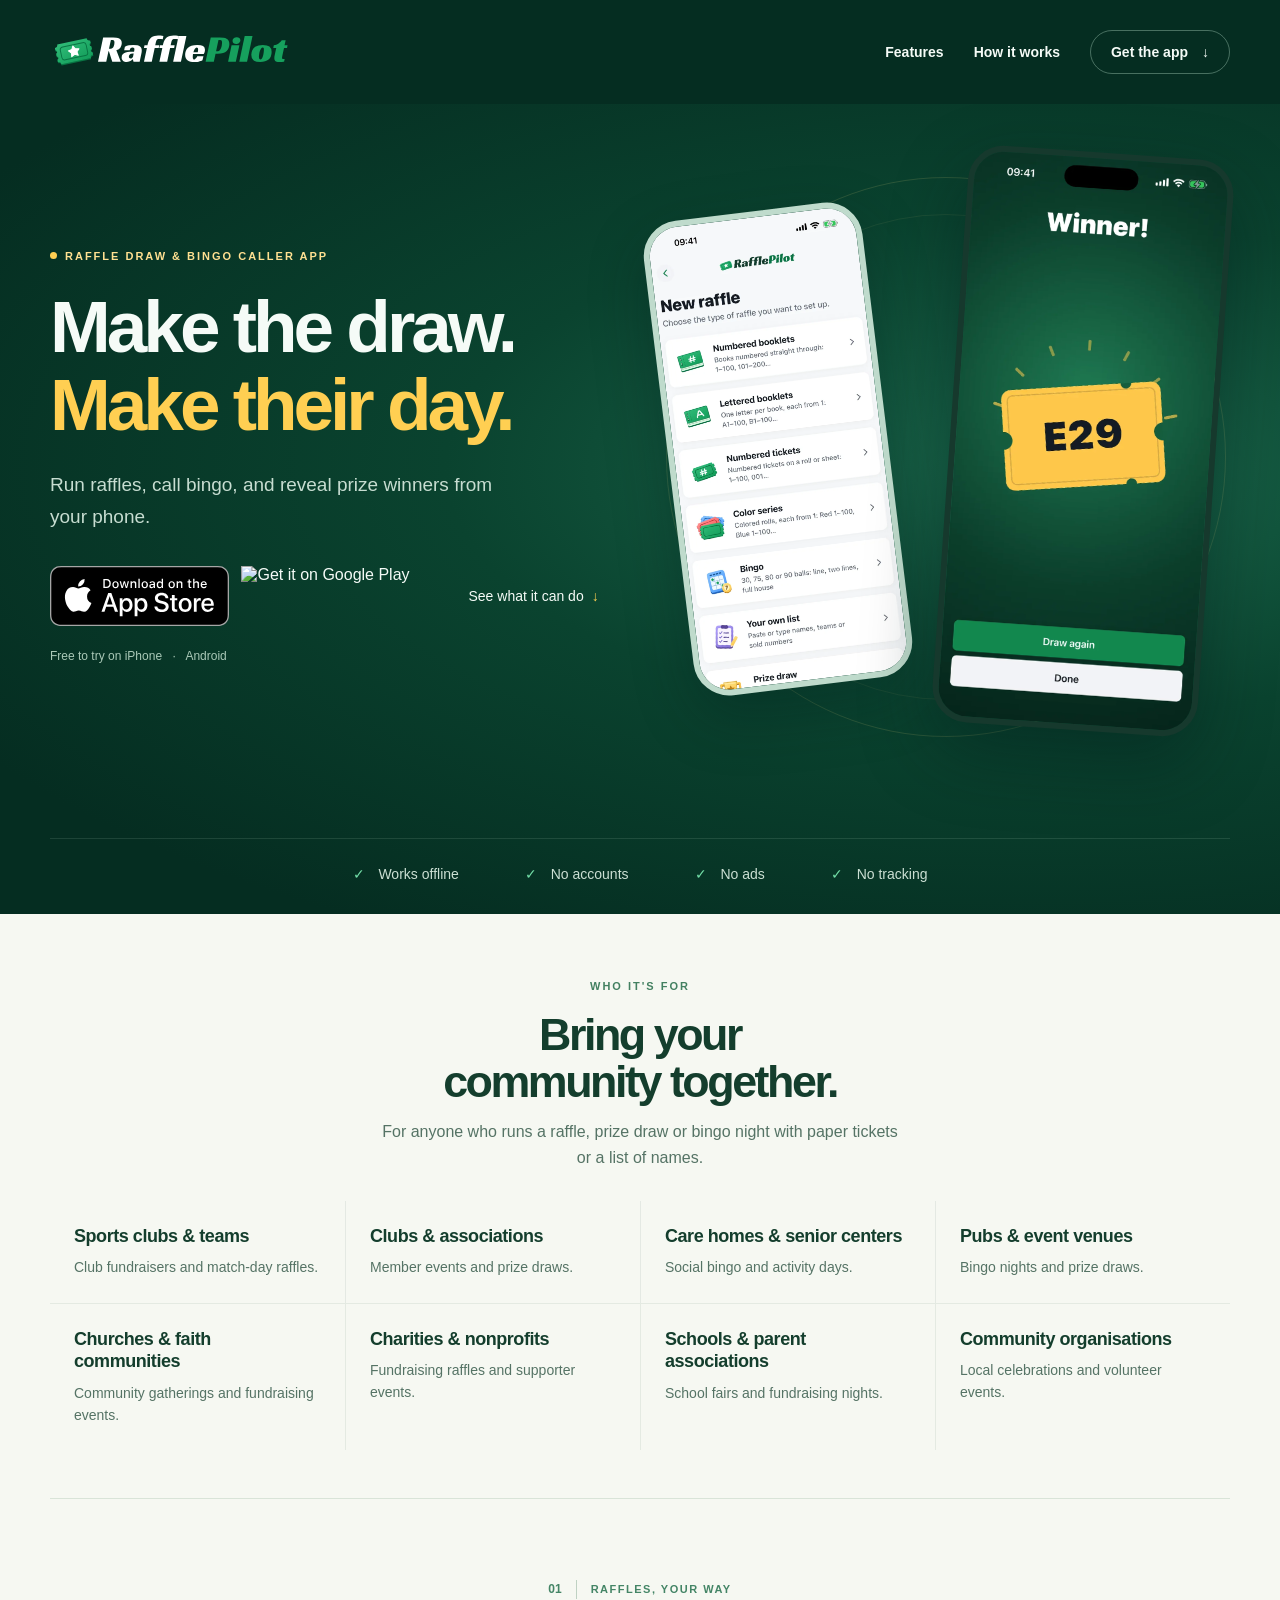
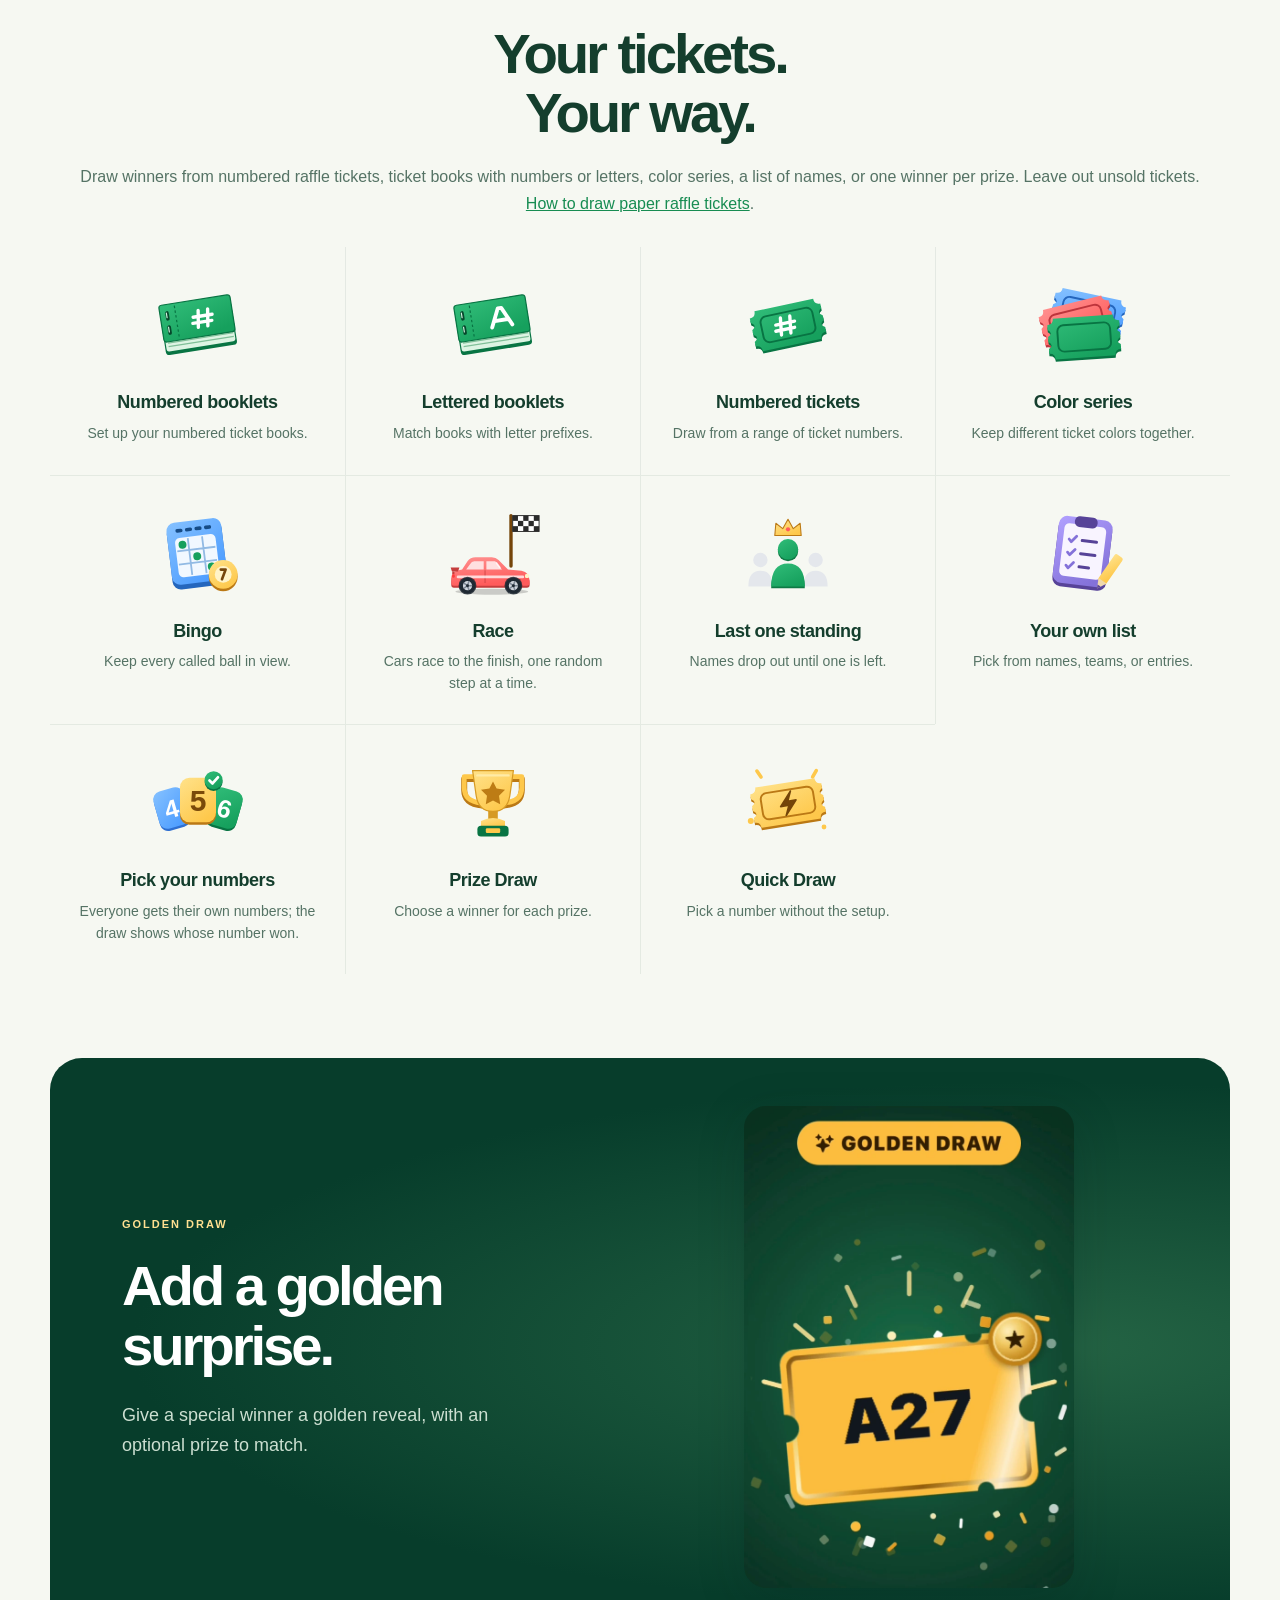
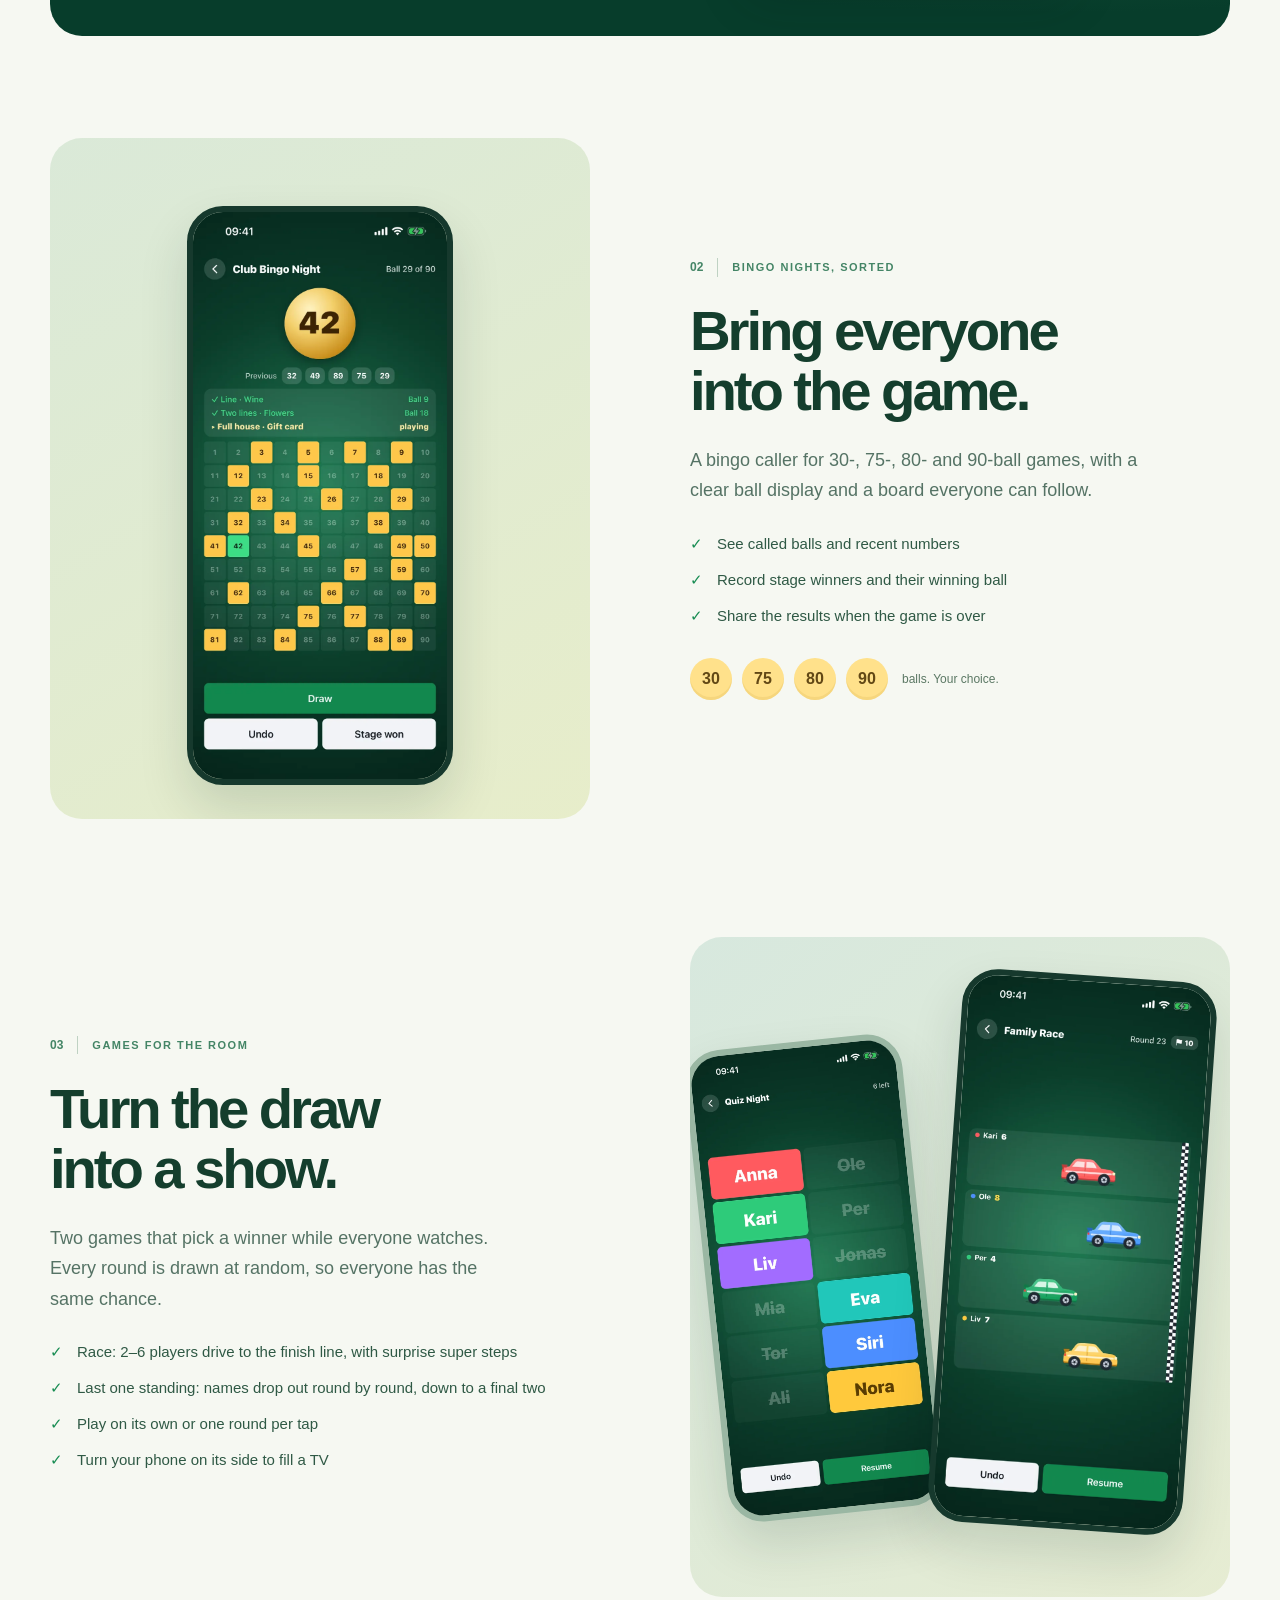
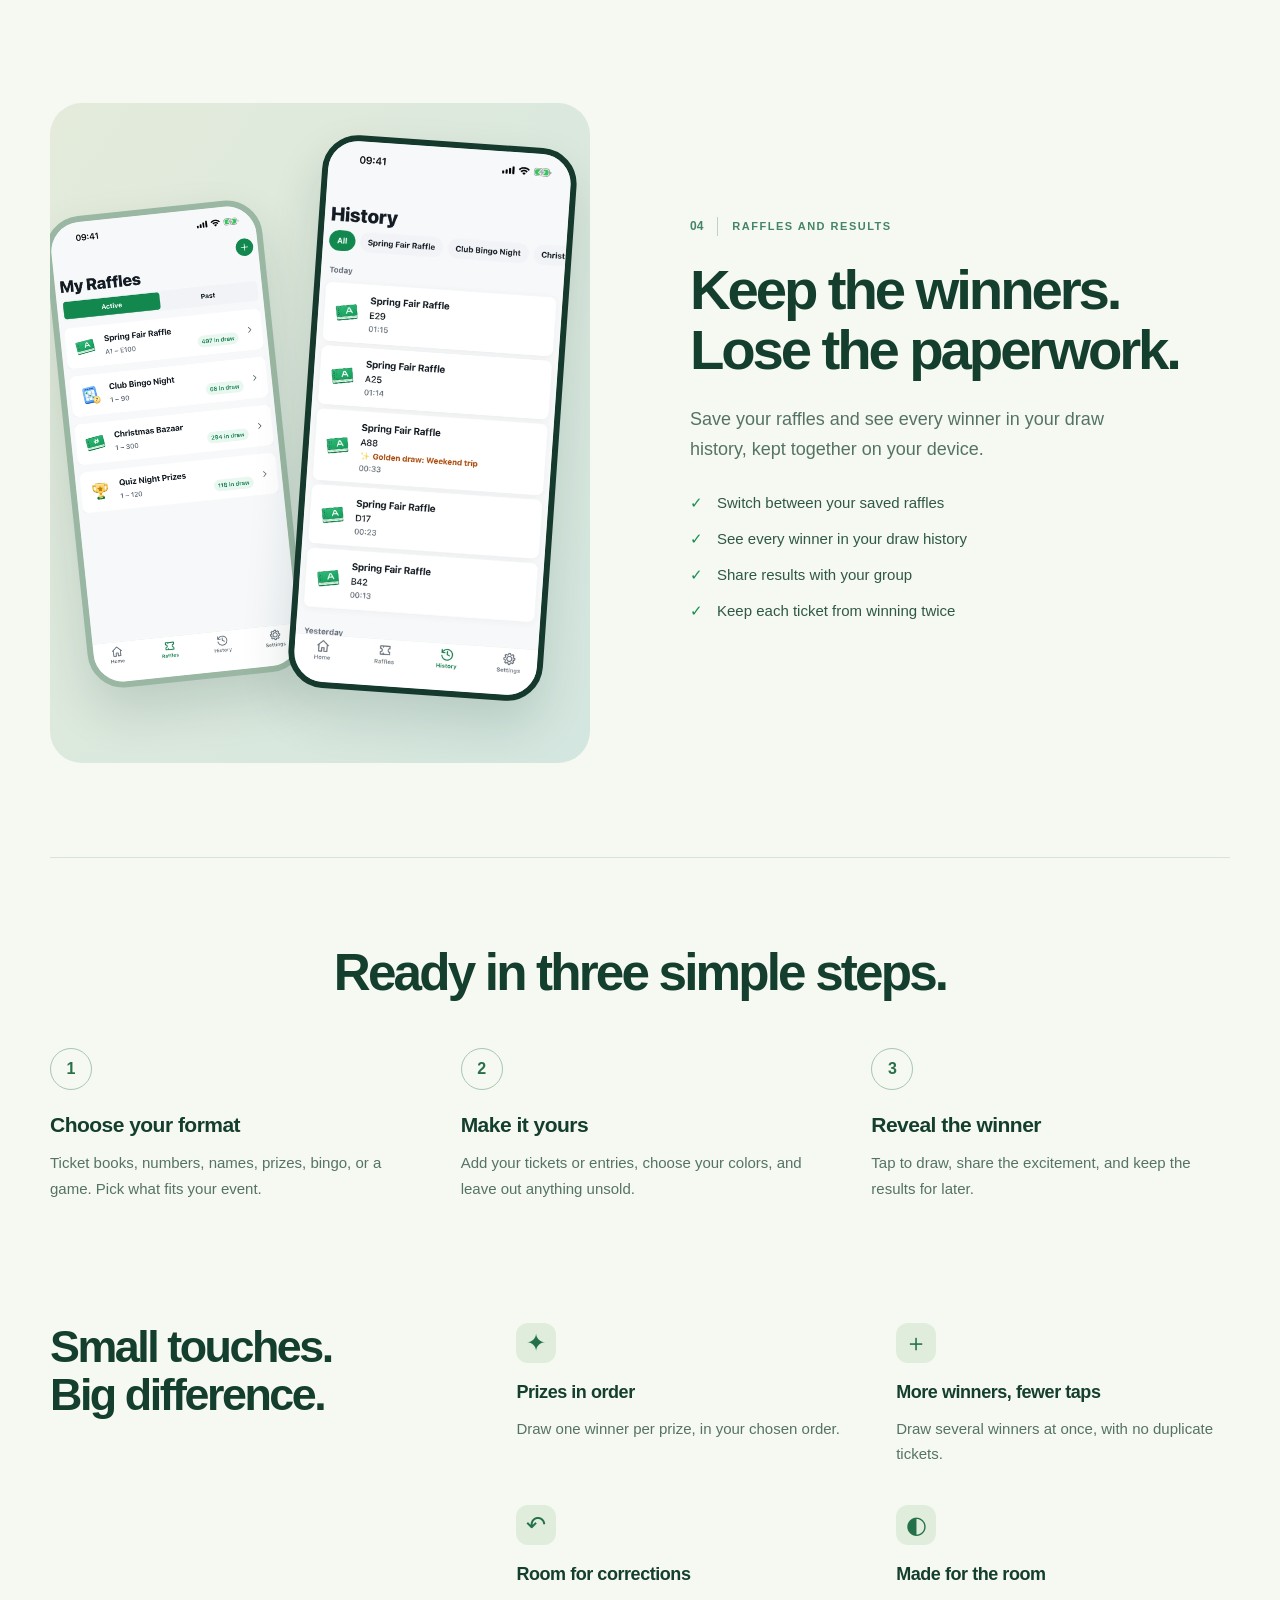
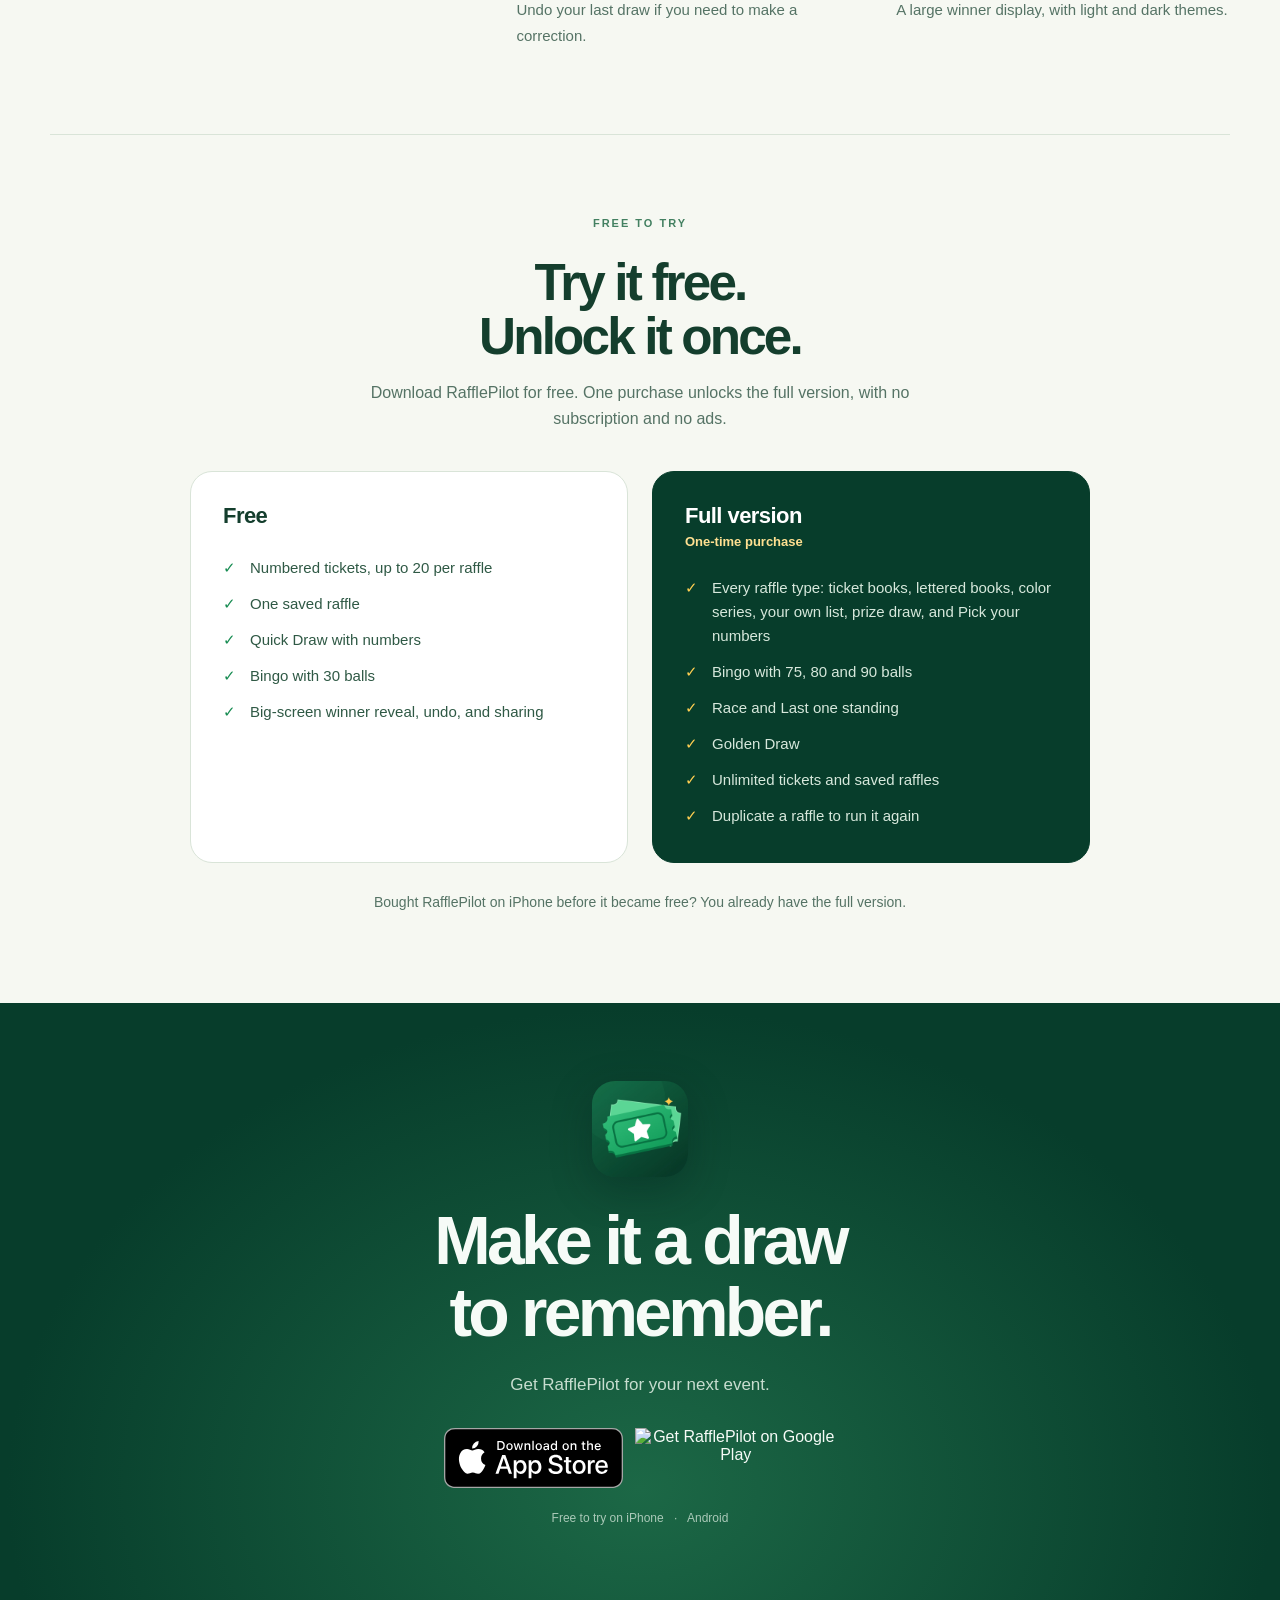
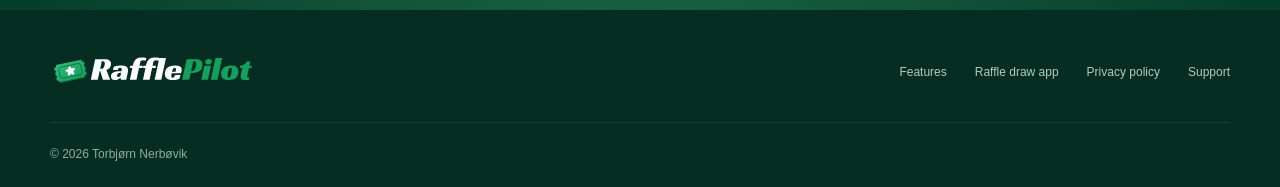
==== commit 580706b3: "Raffle draw app landing page for paper tickets; Pick your numbers on the homepage; 4-column type gri" ====
--- a/index.html
+++ b/index.html
@@ -66,7 +66,7 @@
         </ul>
       </section>
       <section id="features" class="modes-section wrap" aria-labelledby="tickets-title">
-        <div id="modes-title" class="modes-heading"><p class="section-number">01 <span>Raffles, your way</span></p><h2 id="tickets-title">Your tickets.<br>Your way.</h2><p>Draw winners from numbered raffle tickets, ticket books with numbers or letters, color series, a list of names, or one winner per prize. Leave out unsold tickets.</p></div>
+        <div id="modes-title" class="modes-heading"><p class="section-number">01 <span>Raffles, your way</span></p><h2 id="tickets-title">Your tickets.<br>Your way.</h2><p>Draw winners from numbered raffle tickets, ticket books with numbers or letters, color series, a list of names, or one winner per prize. Leave out unsold tickets. <a class="inline-link" href="/raffle-draw-app/">How to draw paper raffle tickets</a>.</p></div>
         <ul class="modes-grid" role="list">
           <li class="mode-card"><img src="/assets/modes/numbered-booklets.svg" width="96" height="96" loading="lazy" alt=""><h3>Numbered booklets</h3><p>Set up your numbered ticket books.</p></li>
           <li class="mode-card"><img src="/assets/modes/lettered-booklets.svg" width="96" height="96" loading="lazy" alt=""><h3>Lettered booklets</h3><p>Match books with letter prefixes.</p></li>
@@ -76,6 +76,7 @@
           <li class="mode-card"><img src="/assets/modes/race.svg" width="96" height="96" loading="lazy" alt=""><h3>Race</h3><p>Cars race to the finish, one random step at a time.</p></li>
           <li class="mode-card"><img src="/assets/modes/last-one-standing.svg" width="96" height="96" loading="lazy" alt=""><h3>Last one standing</h3><p>Names drop out until one is left.</p></li>
           <li class="mode-card"><img src="/assets/modes/your-own-list.svg" width="96" height="96" loading="lazy" alt=""><h3>Your own list</h3><p>Pick from names, teams, or entries.</p></li>
+          <li class="mode-card"><img src="/assets/modes/pick-your-numbers.svg" width="96" height="96" loading="lazy" alt=""><h3>Pick your numbers</h3><p>Everyone gets their own numbers; the draw shows whose number won.</p></li>
           <li class="mode-card"><img src="/assets/modes/prize-draw.svg" width="96" height="96" loading="lazy" alt=""><h3>Prize Draw</h3><p>Choose a winner for each prize.</p></li>
           <li class="mode-card"><img src="/assets/modes/quick-draw.svg" width="96" height="96" loading="lazy" alt=""><h3>Quick Draw</h3><p>Pick a number without the setup.</p></li>
         </ul>
@@ -109,6 +110,6 @@
     </div>
     <section class="download-section" id="download" aria-labelledby="download-title"><div class="wrap download-inner"><img class="app-icon" src="/assets/app-icon.jpg" width="96" height="96" loading="lazy" alt="RafflePilot app icon"><h2 id="download-title">Make it a draw<br>to remember.</h2><p>Get RafflePilot for your next event.</p><div class="store-badges"><a class="store-link" href="https://apps.apple.com/app/rafflepilot/id6786706971"><img src="/assets/app-store-badge.svg" width="180" height="60" alt="Download RafflePilot on the App Store"></a><a class="store-link" href="https://play.google.com/store/apps/details?id=com.tnerbovik.RafflePilot"><img src="/assets/google-play-badge.png" width="201" height="60" alt="Get RafflePilot on Google Play"></a></div><p class="platform-note">Free to try on iPhone <span aria-hidden="true">·</span> Android</p></div></section>
   </main>
-  <footer class="site-footer"><div class="wrap"><div class="footer-top"><a class="brand" href="/" aria-label="RafflePilot home"><img src="/assets/rafflepilot-logo-dark.svg" width="320" height="64" alt="RafflePilot"></a><nav aria-label="Footer"><a href="#features">Features</a><a href="/privacy/">Privacy policy</a><a href="/support/">Support</a></nav></div><div class="footer-bottom"><span>© 2026 Torbjørn Nerbøvik</span></div></div></footer>
+  <footer class="site-footer"><div class="wrap"><div class="footer-top"><a class="brand" href="/" aria-label="RafflePilot home"><img src="/assets/rafflepilot-logo-dark.svg" width="320" height="64" alt="RafflePilot"></a><nav aria-label="Footer"><a href="#features">Features</a><a href="/raffle-draw-app/">Raffle draw app</a><a href="/privacy/">Privacy policy</a><a href="/support/">Support</a></nav></div><div class="footer-bottom"><span>© 2026 Torbjørn Nerbøvik</span></div></div></footer>
 </body>
 </html>
--- a/assets/site.css
+++ b/assets/site.css
@@ -68,10 +68,10 @@
 .modes-heading h2 { margin-bottom: 20px; }
 .modes-heading > p:not(.section-number) { color: var(--muted); font-size: 16px; margin-bottom: 0; }
 .modes-heading .section-number { justify-content: center; }
-.modes-grid { display: grid; grid-template-columns: repeat(5, minmax(0, 1fr)); list-style: none; padding: 0; margin: 0; }
+.modes-grid { display: grid; grid-template-columns: repeat(4, minmax(0, 1fr)); list-style: none; padding: 0; margin: 0; }
 .mode-card { padding: 30px 24px; border-top: 1px solid #143e2d14; border-left: 1px solid #143e2d14; text-align: center; }
-.mode-card:nth-child(-n+5) { border-top: 0; }
-.mode-card:nth-child(5n+1) { border-left: 0; }
+.mode-card:nth-child(-n+4) { border-top: 0; }
+.mode-card:nth-child(4n+1) { border-left: 0; }
 .mode-card img { width: 96px; height: 96px; margin: 0 auto 18px; }
 .mode-card h3 { font-size: 18px; margin-bottom: 9px; }
 .mode-card p { color: var(--muted); font-size: 14px; line-height: 1.55; margin: 0; }
@@ -305,3 +305,12 @@
 .plans-note { text-align: center; color: var(--muted); font-size: 14px; margin: 28px 0 0; }
 @media (max-width: 800px) { .plans-grid { grid-template-columns: 1fr; } .plans-section { padding-block: 56px 64px; } }
 @media (max-width: 520px) { .plan-card { padding: 24px 22px 4px; } .plans-section h2 { font-size: 36px; } }
+
+/* Landing pages: a longer h1 that wraps, and a closing line of links */
+.hero .hero-title.page-title { white-space: normal; font-size: clamp(44px, 4.4vw, 64px); max-width: 640px; }
+@media (max-width: 800px) { .hero .hero-title.page-title { font-size: clamp(40px, 7.5vw, 56px); margin-inline: auto; } }
+@media (max-width: 520px) { .hero .hero-title.page-title { font-size: clamp(34px, 9.5vw, 44px); } }
+.more-section { text-align: center; color: var(--muted); font-size: 16px; line-height: 1.7; padding-block: 0 72px; max-width: 720px; }
+.more-section p { margin: 0; }
+.more-section a { color: #178c52; }
+.inline-link { color: #178c52; white-space: nowrap; }
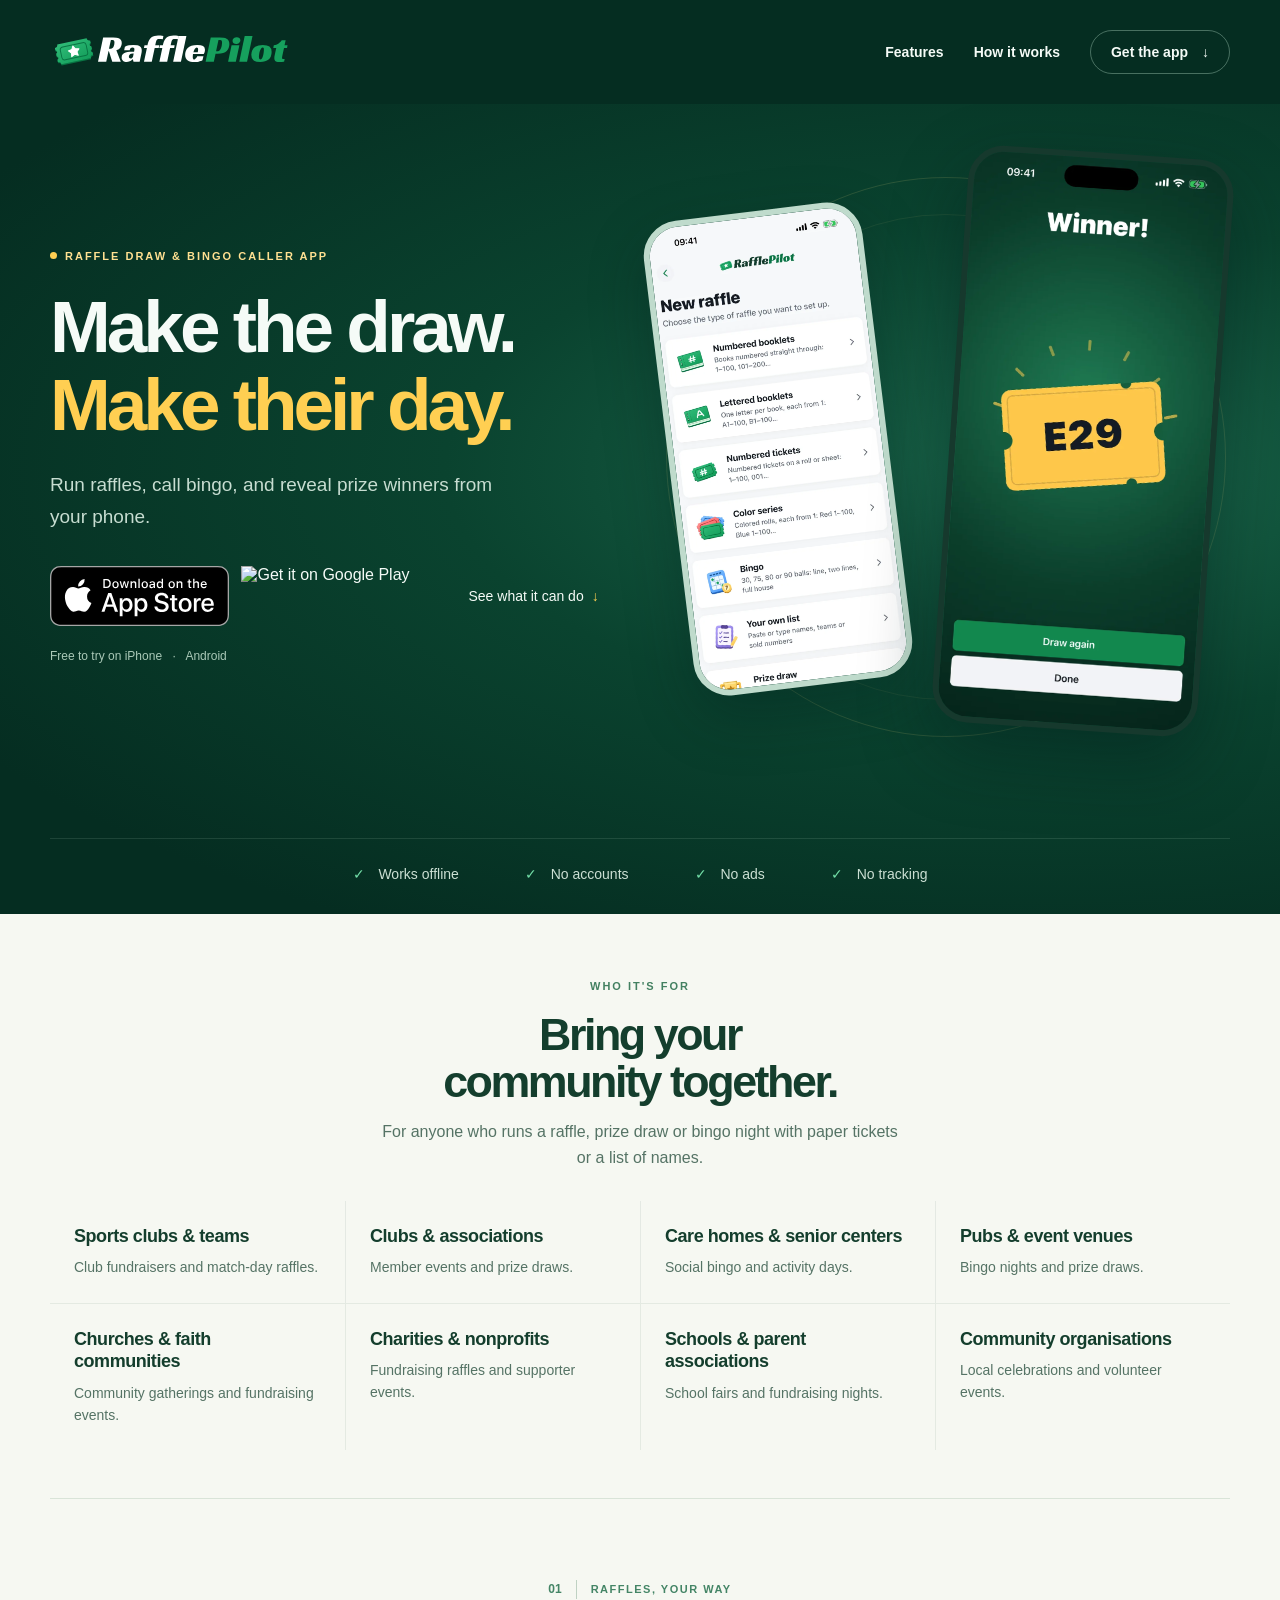
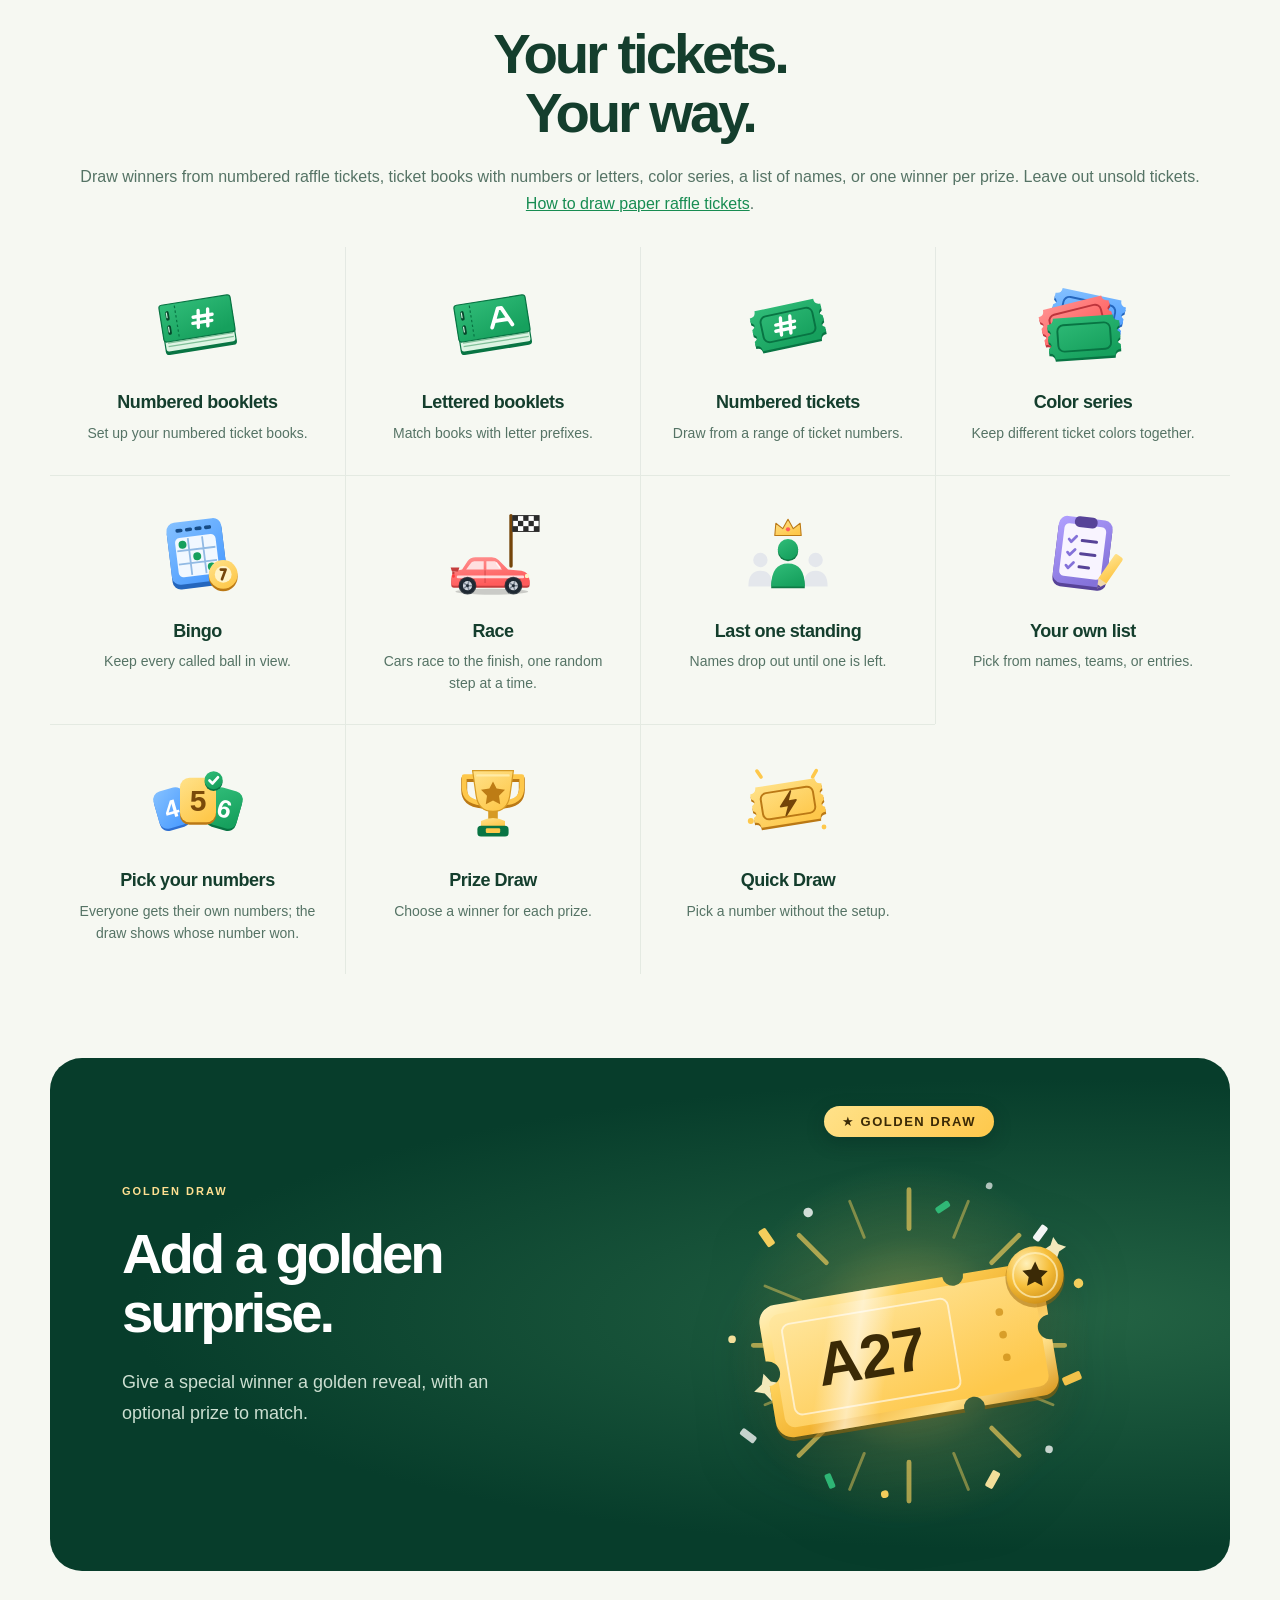
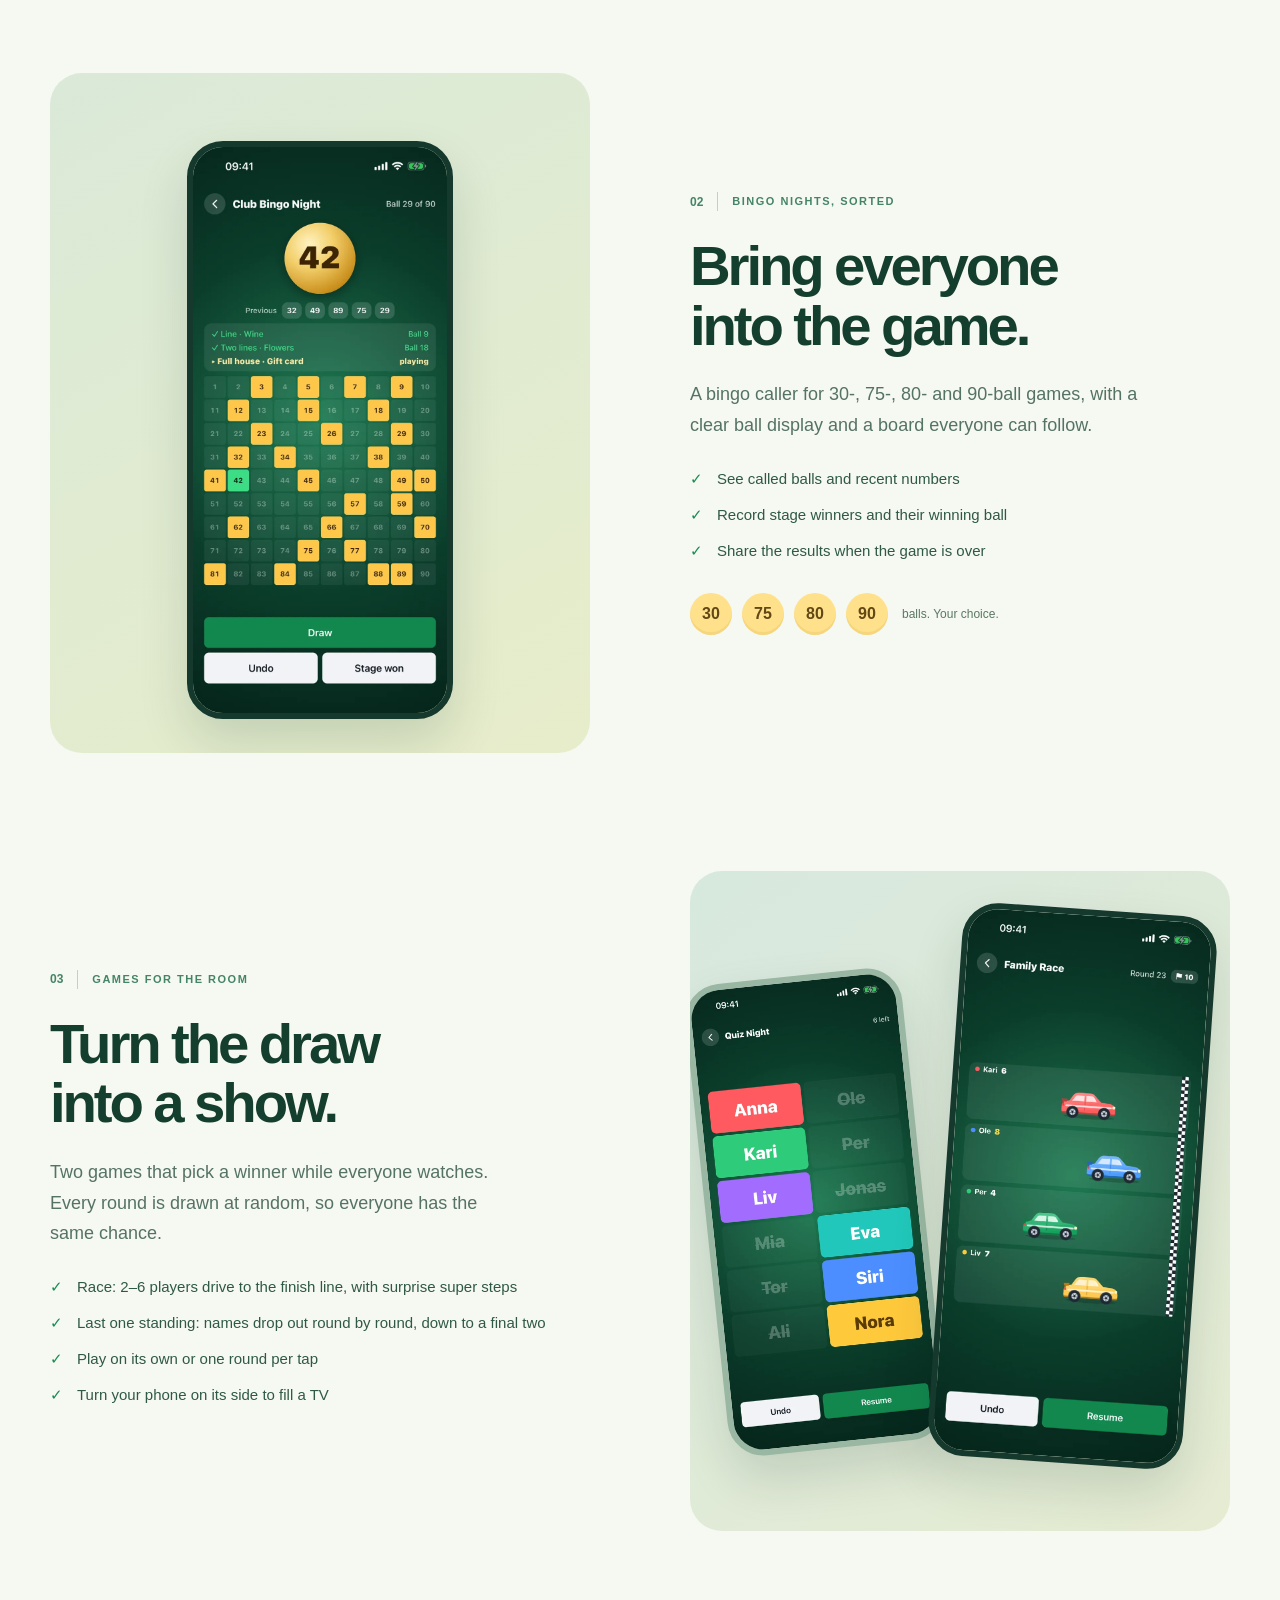
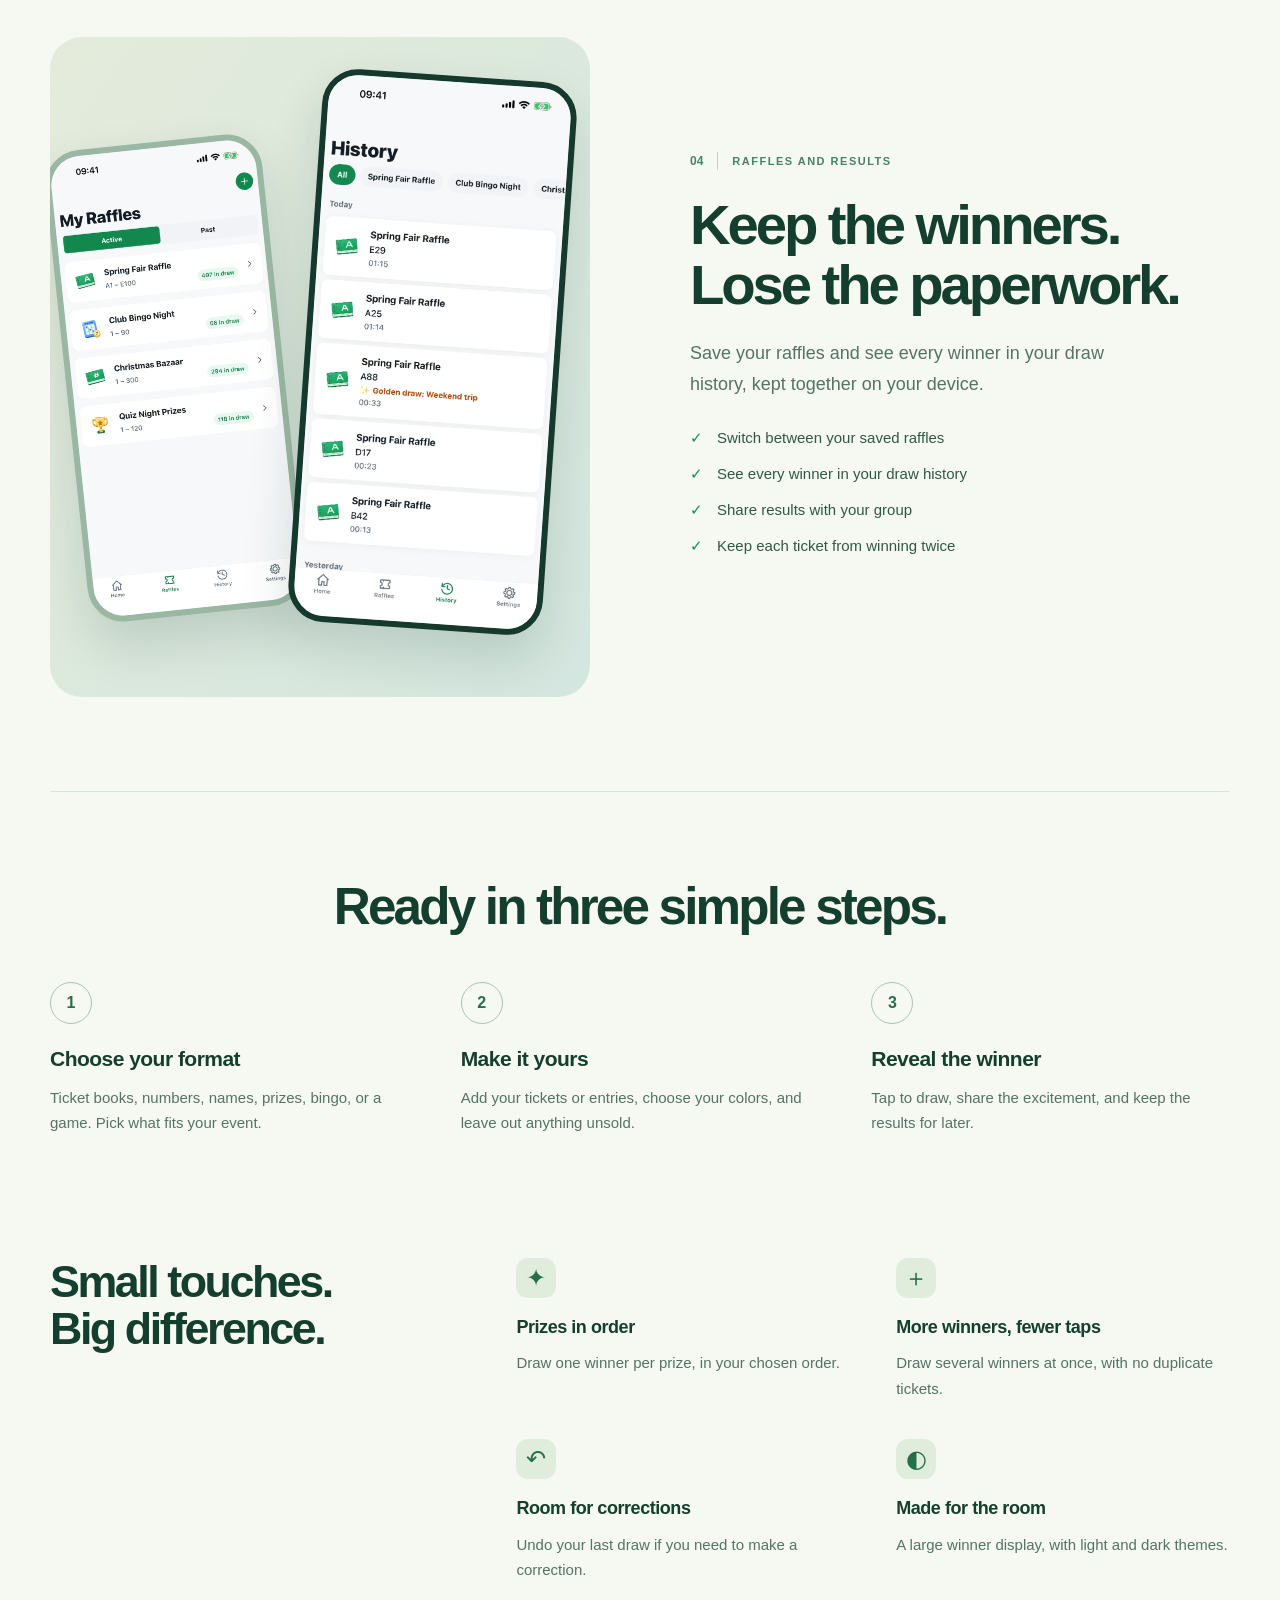
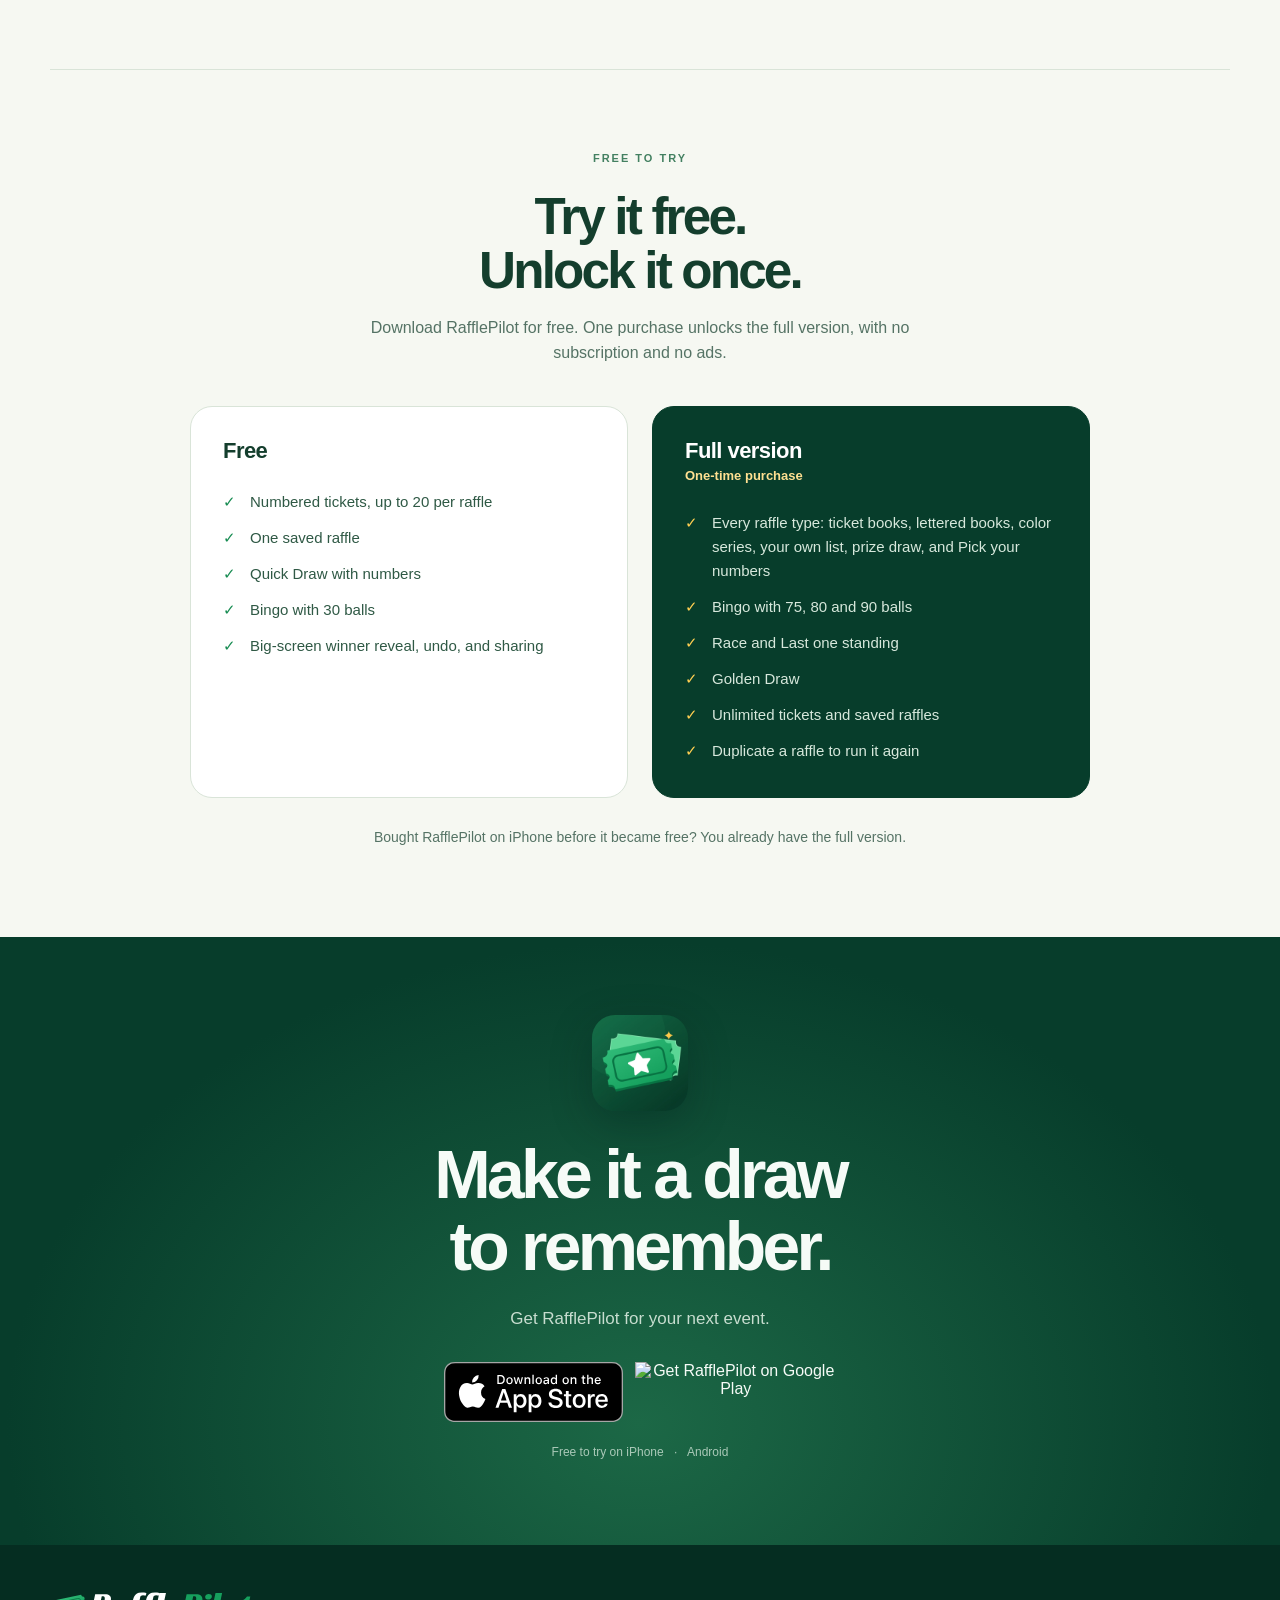
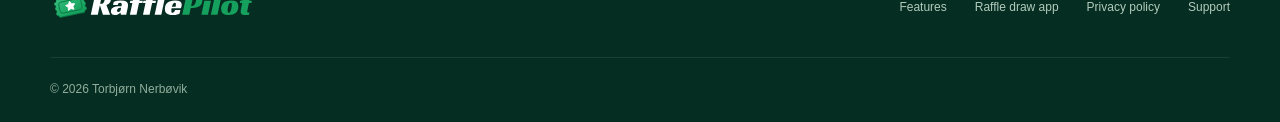
==== commit 123e4f1a: "Golden Draw: a floating golden ticket with gently drifting confetti instead of the boxed screenshot " ====
--- a/index.html
+++ b/index.html
@@ -83,7 +83,7 @@
       </section>
       <section class="golden-section wrap" aria-labelledby="golden-title">
         <div class="golden-copy"><p class="eyebrow">Golden Draw</p><h2 id="golden-title">Add a golden<br>surprise.</h2><p>Give a special winner a golden reveal, with an optional prize to match.</p></div>
-        <div class="golden-visual"><img src="/assets/screenshots/golden.webp" width="722" height="1055" loading="lazy" alt="Golden Draw revealing winning ticket A27 with a gold medal and confetti"></div>
+        <div class="golden-visual"><span class="golden-chip">★ Golden Draw</span><img src="/assets/golden-ticket.svg" width="440" height="400" loading="lazy" alt="Golden Draw revealing winning ticket A27 on gold foil, with a star medal and confetti"></div>
       </section>
       <section class="feature-row feature-reverse wrap" aria-labelledby="bingo-title">
         <div class="feature-copy"><p class="section-number">02 <span>Bingo nights, sorted</span></p><h2 id="bingo-title">Bring everyone<br>into the game.</h2><p>A bingo caller for 30-, 75-, 80- and 90-ball games, with a clear ball display and a board everyone can follow.</p><ul class="check-list"><li>See called balls and recent numbers</li><li>Record stage winners and their winning ball</li><li>Share the results when the game is over</li></ul><div class="bingo-formats" aria-label="Supported bingo formats"><span>30</span><span>75</span><span>80</span><span>90</span><small>balls. Your choice.</small></div></div>
--- a/assets/site.css
+++ b/assets/site.css
@@ -86,8 +86,8 @@
 .screen-stage > .phone { width: 266px; max-width: 85%; }
 .golden-section { background: radial-gradient(ellipse at 85% 50%, #246444, #073d2b 65%); color: white; border-radius: 32px; display: grid; grid-template-columns: 1fr 1fr; gap: 40px; align-items: center; margin-block: 22px 60px; overflow: hidden; padding: 48px 72px; }
 .golden-copy p:not(.eyebrow) { color: #ccdfd1; max-width: 420px; font-size: 18px; }
-.golden-visual { display: flex; justify-content: center; }
-.golden-visual img { width: 330px; border-radius: 22px; box-shadow: 0 12px 48px #001e1d33; }
+.golden-visual { display: flex; flex-direction: column; align-items: center; gap: 4px; }
+.golden-visual img { width: 100%; max-width: 420px; height: auto; filter: drop-shadow(0 18px 30px #001e1d55); }
 .feature-reverse .feature-copy { grid-column: 2; grid-row: 1; }
 .feature-reverse .screen-stage { grid-column: 1; grid-row: 1; }
 .bingo-stage { background: linear-gradient(150deg, #dae9d8, #e7edca); }
@@ -185,7 +185,7 @@
   .feature-reverse .feature-copy, .feature-reverse .screen-stage { grid-column: auto; grid-row: auto; }
   .golden-section { grid-template-columns: 1fr; gap: 24px; padding: 42px; margin-block: 24px 38px; }
   .golden-copy p:not(.eyebrow) { max-width: 100%; }
-  .golden-visual img { width: 290px; }
+  .golden-visual img { max-width: 340px; }
   .history-stage .history-main { width: 255px; right: 48px; }
   .history-stage .raffles-companion { width: 214px; left: 30px; top: 110px; }
   .how-section { padding-block: 62px; }
@@ -314,3 +314,4 @@
 .more-section p { margin: 0; }
 .more-section a { color: #178c52; }
 .inline-link { color: #178c52; white-space: nowrap; }
+.golden-chip { background: linear-gradient(135deg, #ffe28a, #fec84b); color: #3b2a06; font-size: 13px; font-weight: 800; letter-spacing: 1.5px; text-transform: uppercase; padding: 8px 18px; border-radius: 999px; box-shadow: 0 6px 18px #001e1d40; }
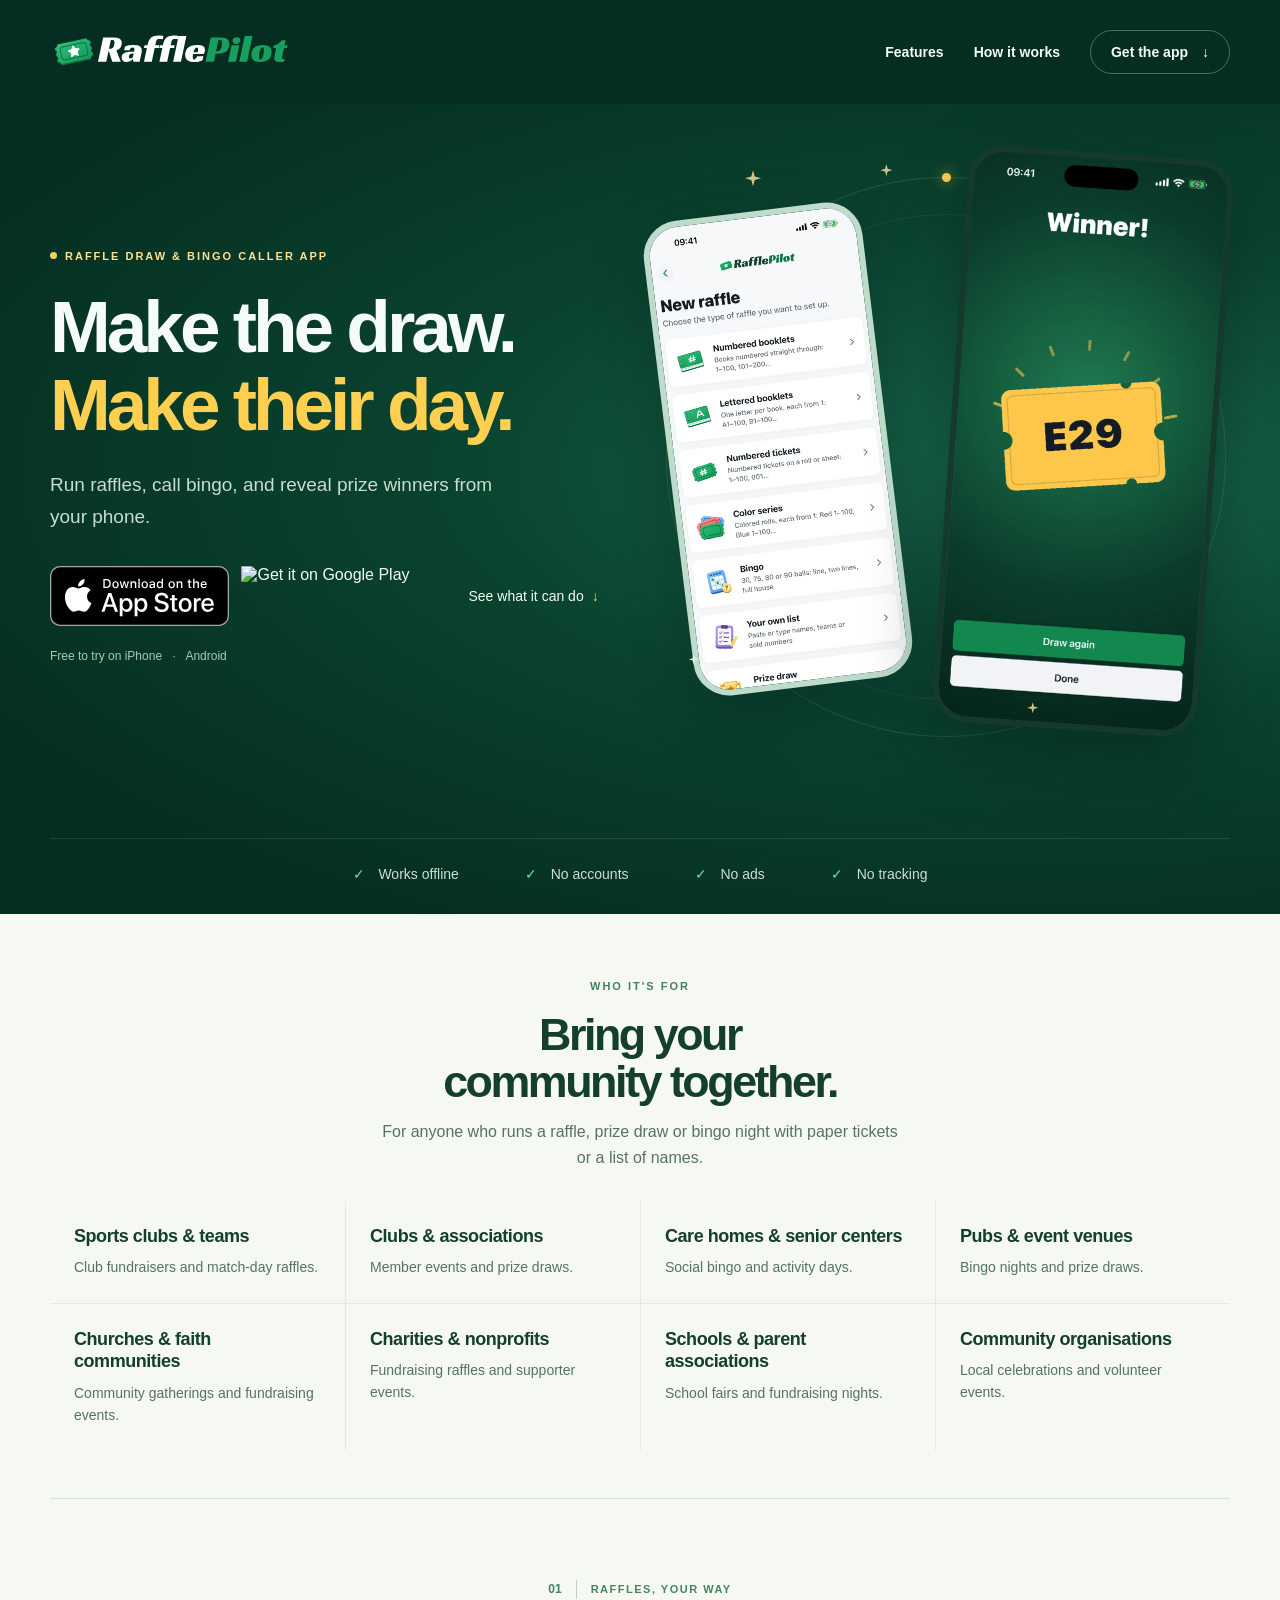
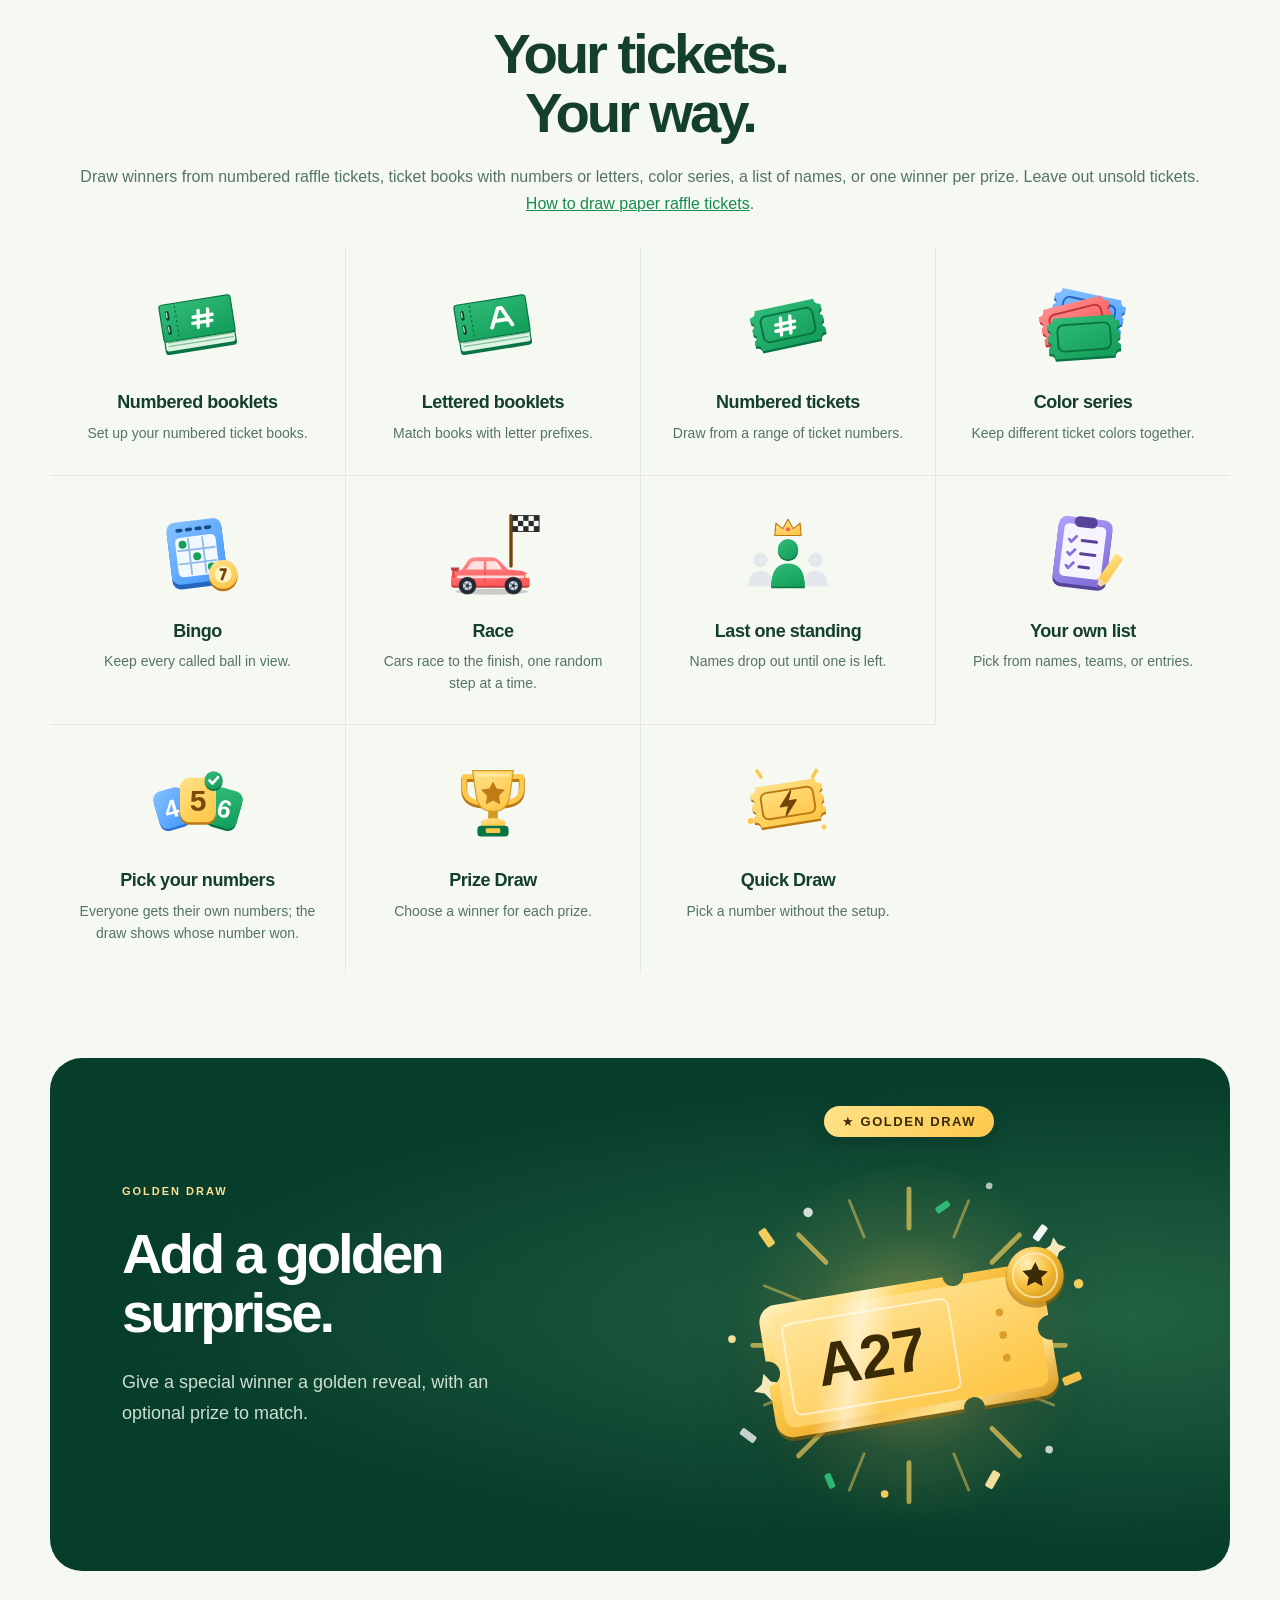
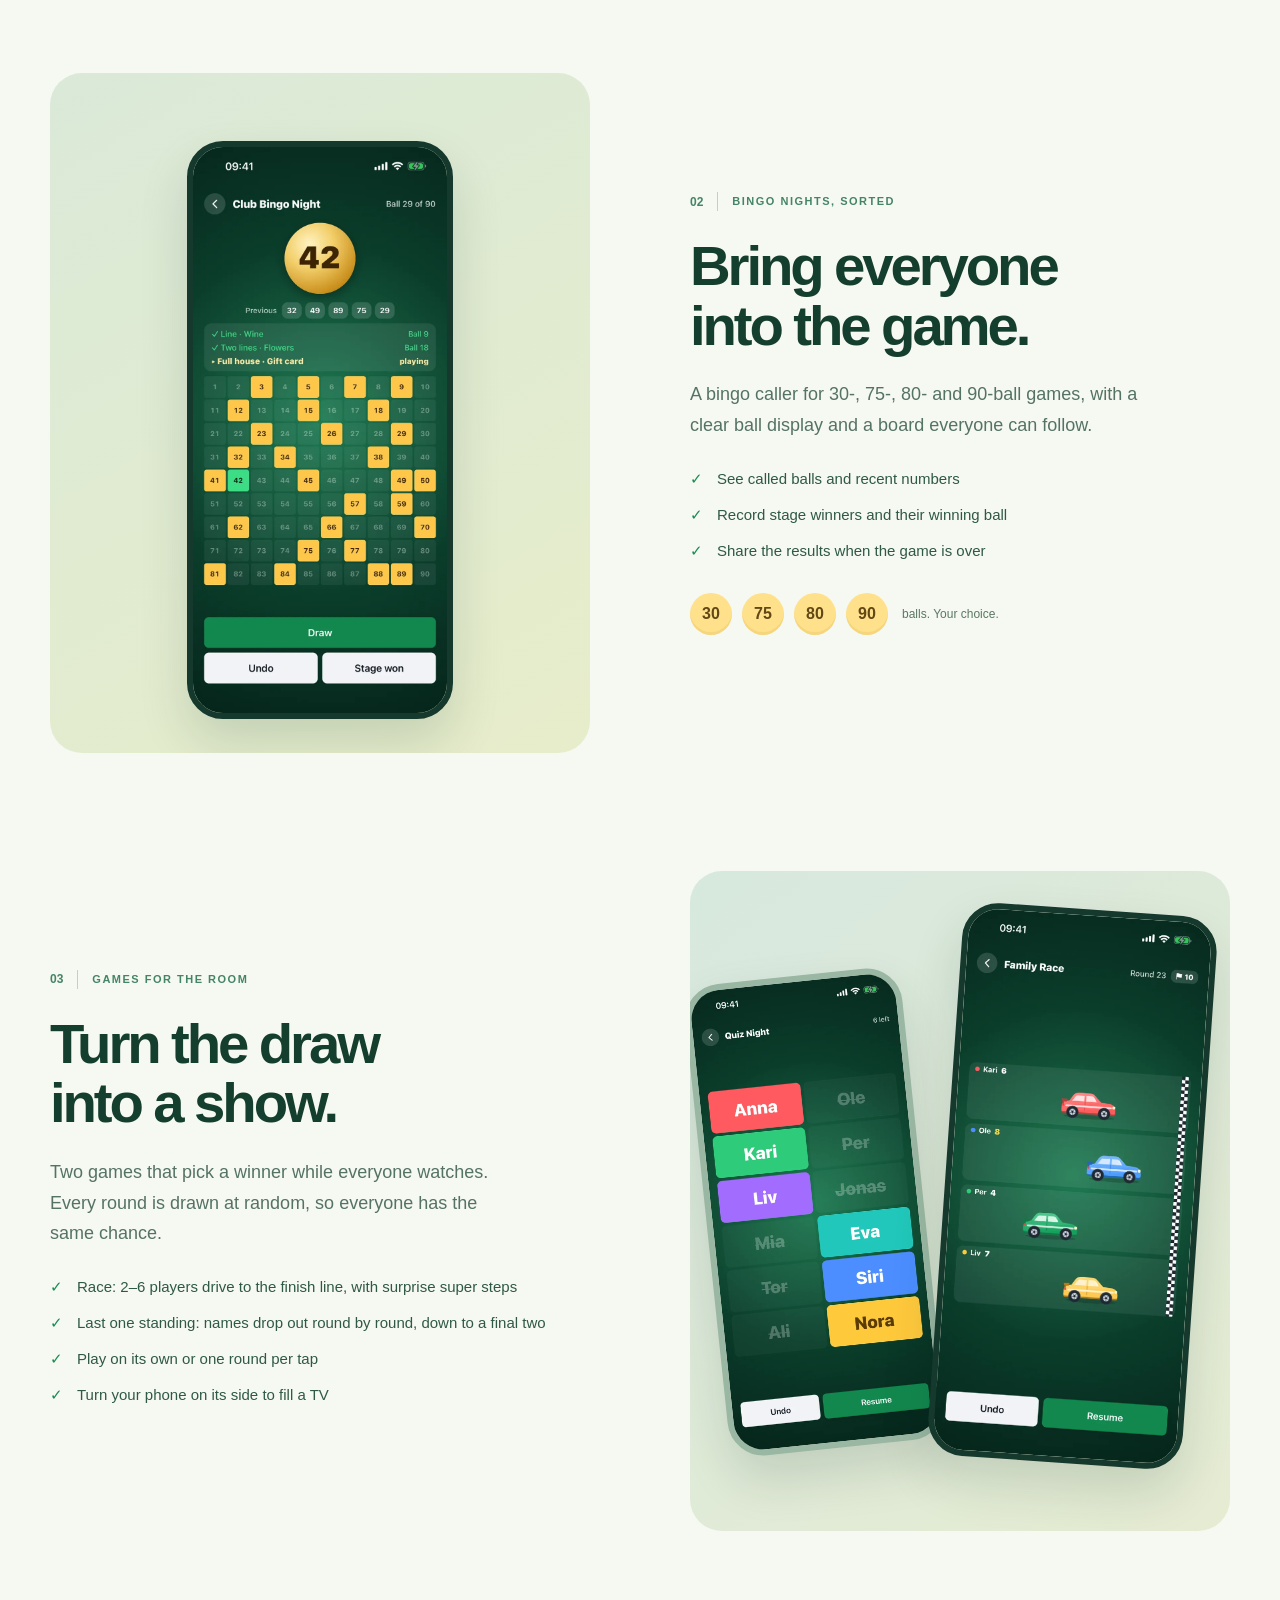
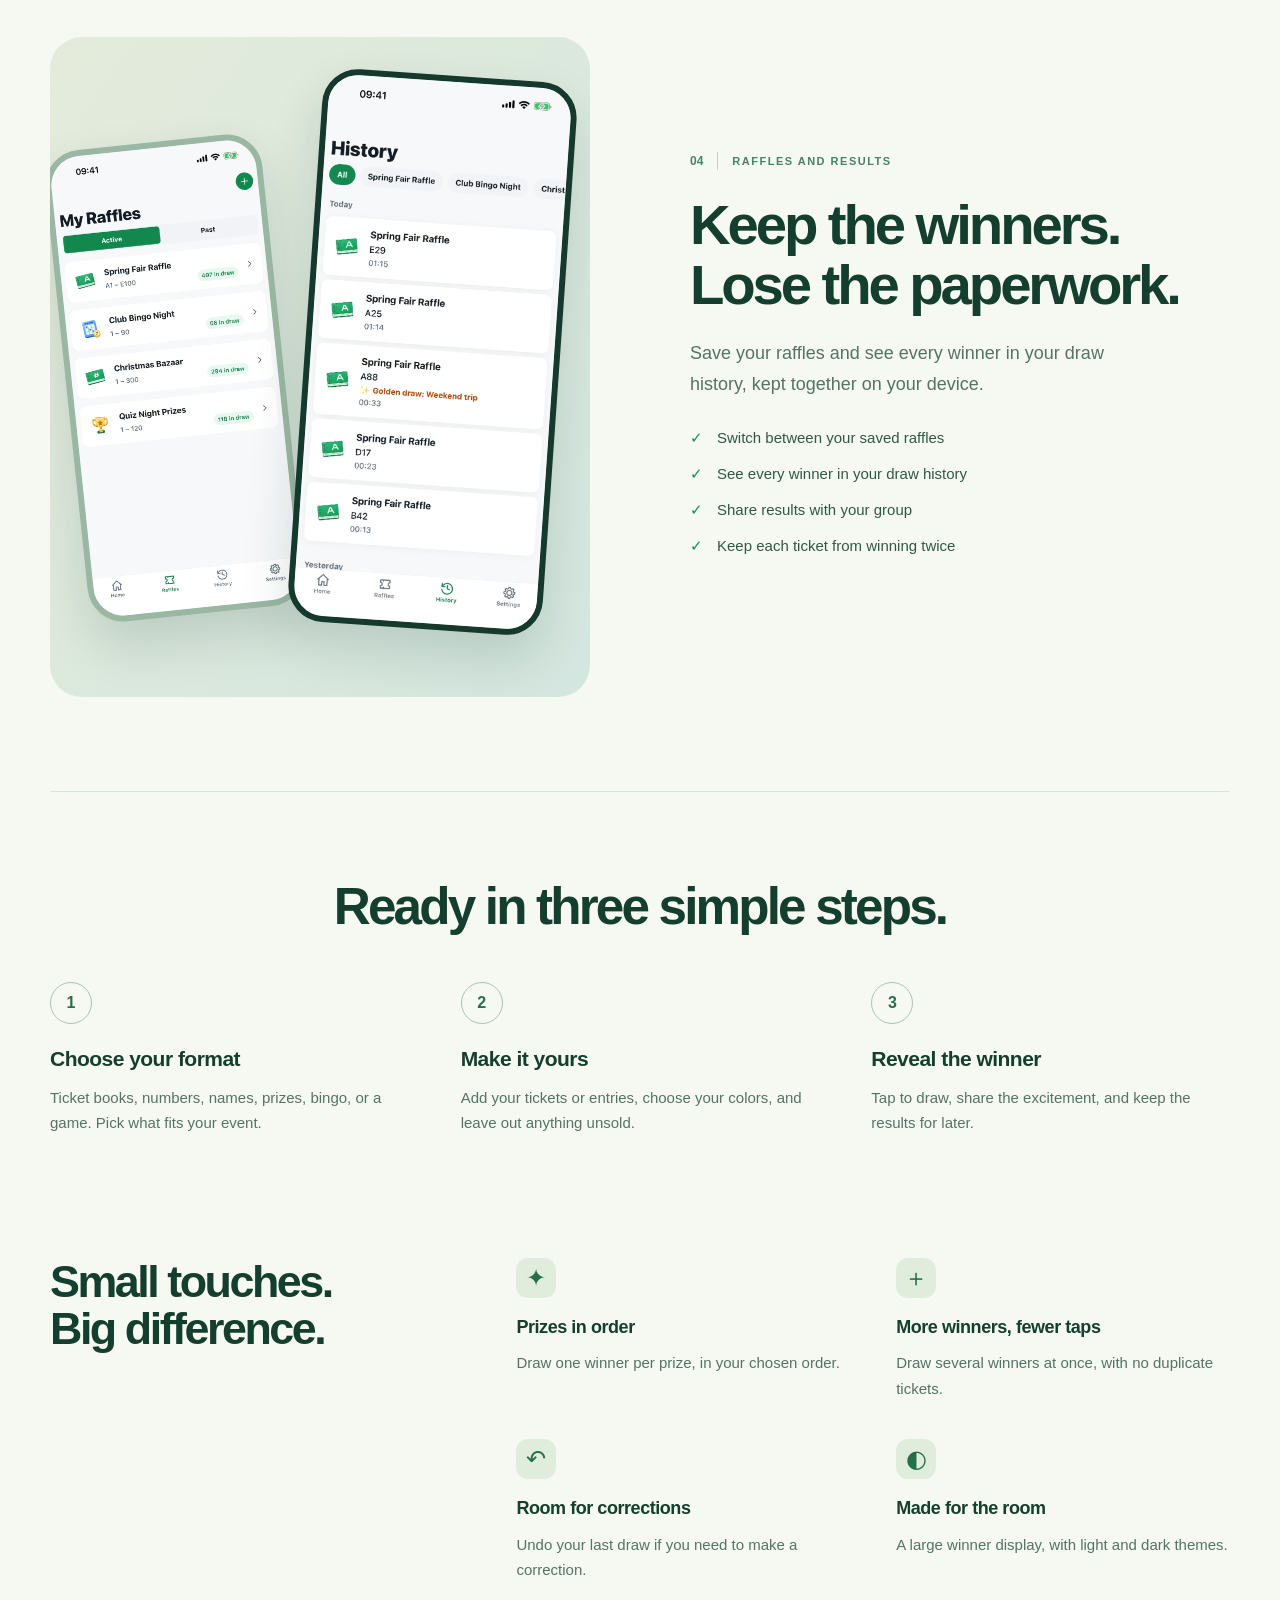
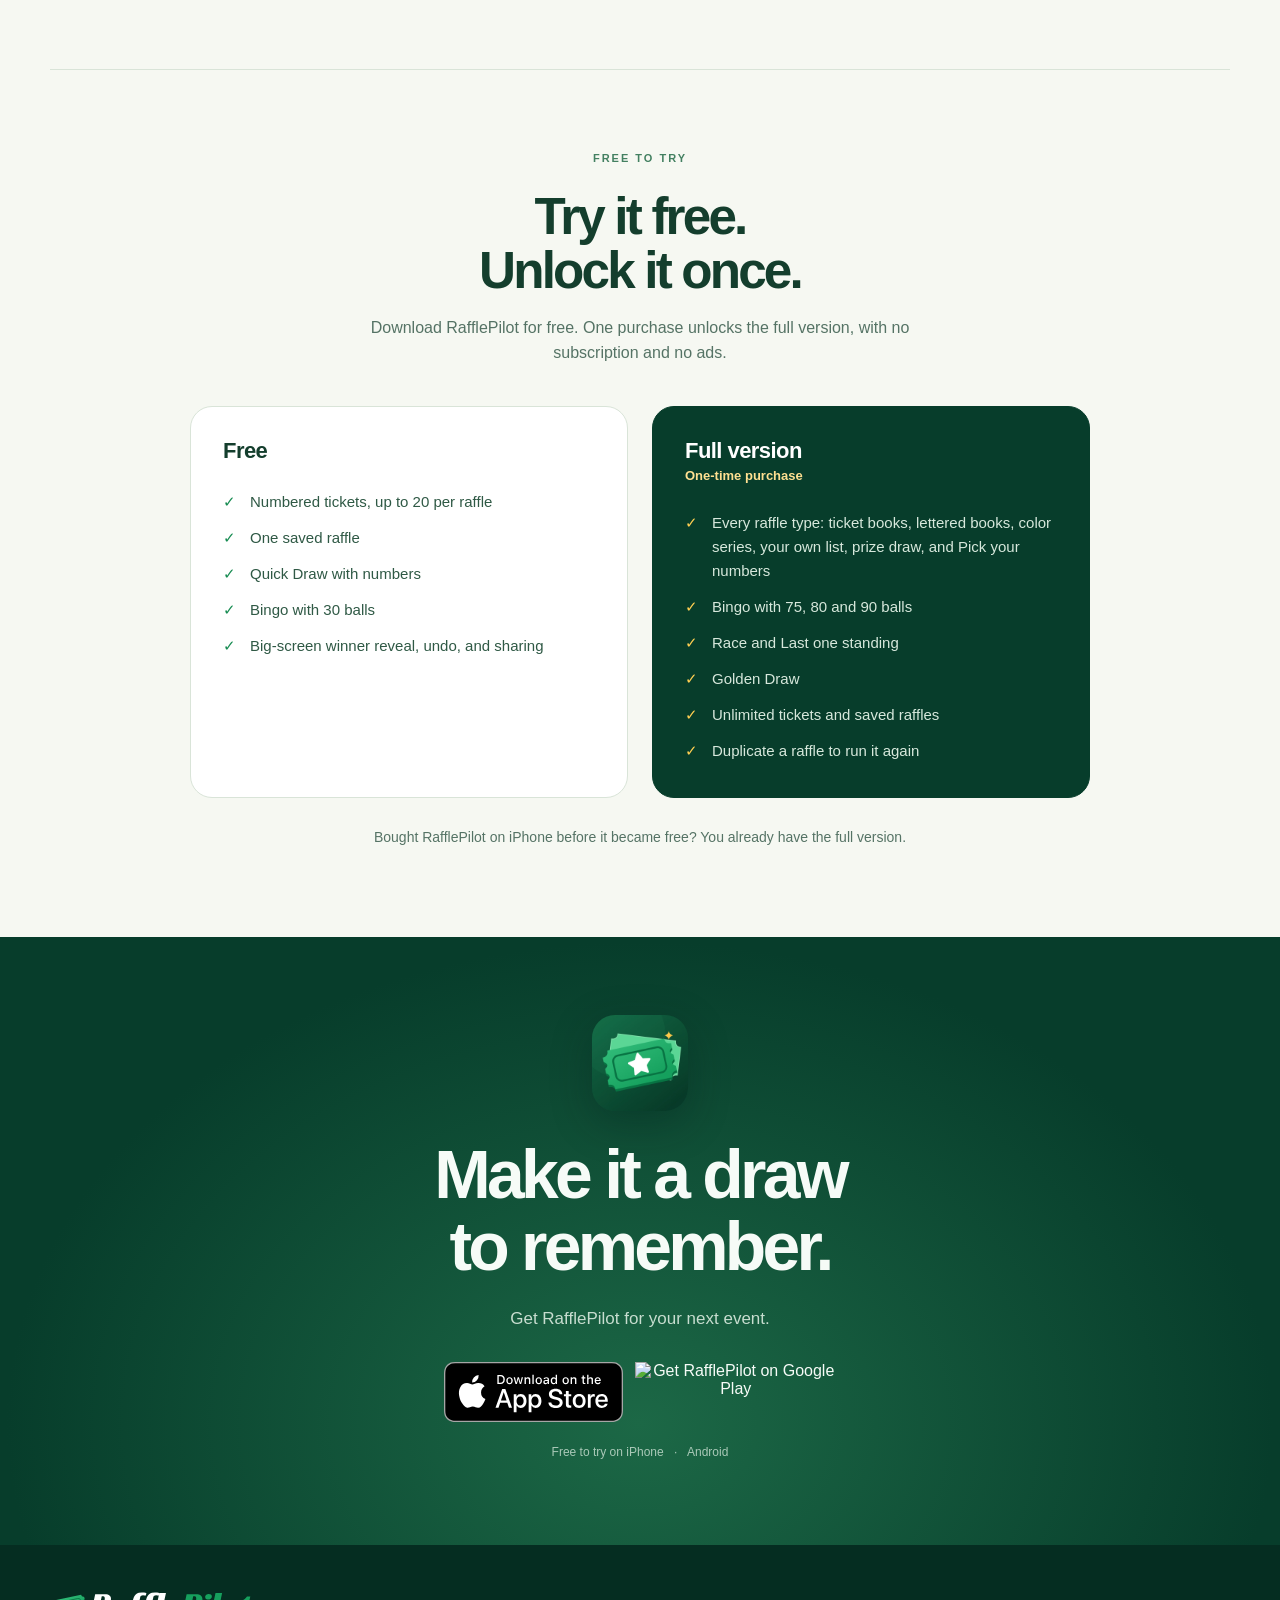
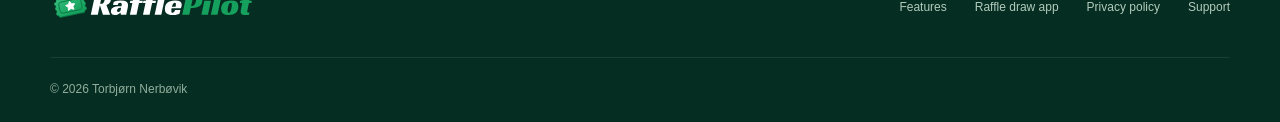
==== commit 3ae91598: "Hero: floating phones, a slowly turning ring, a breathing status dot and twinkling sparkles (off wit" ====
--- a/index.html
+++ b/index.html
@@ -45,6 +45,7 @@
         </div>
         <div class="hero-visual">
           <div class="hero-orbit" aria-hidden="true"></div>
+          <span class="spark s1" aria-hidden="true"></span><span class="spark s2" aria-hidden="true"></span><span class="spark s3" aria-hidden="true"></span><span class="spark s4" aria-hidden="true"></span>
           <img class="phone hero-setup" src="/assets/screenshots/setup.webp" width="780" height="1695" alt="RafflePilot setup with ticket books, color series, bingo, custom lists, and prize draws">
           <img class="phone hero-winner" src="/assets/screenshots/winner.webp" width="780" height="1695" fetchpriority="high" alt="RafflePilot revealing winning ticket E29 on a gold ticket">
         </div>
--- a/assets/site.css
+++ b/assets/site.css
@@ -315,3 +315,26 @@
 .more-section a { color: #178c52; }
 .inline-link { color: #178c52; white-space: nowrap; }
 .golden-chip { background: linear-gradient(135deg, #ffe28a, #fec84b); color: #3b2a06; font-size: 13px; font-weight: 800; letter-spacing: 1.5px; text-transform: uppercase; padding: 8px 18px; border-radius: 999px; box-shadow: 0 6px 18px #001e1d40; }
+
+/* Hero: slow, subtle movement (only when the visitor hasn't asked for reduced motion) */
+.hero-orbit:before { content: ""; position: absolute; width: 9px; height: 9px; border-radius: 50%; background: var(--gold); box-shadow: 0 0 14px #ffcf52aa; top: -5px; left: calc(50% - 4.5px); }
+.spark { position: absolute; z-index: 3; width: 16px; height: 16px; background: #ffe7a0; clip-path: polygon(50% 0, 61% 39%, 100% 50%, 61% 61%, 50% 100%, 39% 61%, 0 50%, 39% 39%); opacity: .8; pointer-events: none; }
+.spark.s1 { top: 3%; left: 14%; }
+.spark.s2 { bottom: 8%; right: 34%; width: 11px; height: 11px; }
+.spark.s3 { top: 2%; left: 38%; width: 12px; height: 12px; }
+.spark.s4 { bottom: 16%; left: 4%; width: 10px; height: 10px; background: #fff; }
+@media (prefers-reduced-motion: no-preference) {
+  .hero-orbit { animation: orbit-turn 48s linear infinite; }
+  .hero-winner { animation: phone-float-a 7s ease-in-out infinite; }
+  .hero-setup { animation: phone-float-b 8.5s ease-in-out -2s infinite; }
+  .hero .status-dot { animation: dot-breathe 2.8s ease-in-out infinite; }
+  .spark { animation: spark-twinkle 3.2s ease-in-out infinite; }
+  .spark.s2 { animation-delay: -1.1s; animation-duration: 3.8s; }
+  .spark.s3 { animation-delay: -2.2s; animation-duration: 4.4s; }
+  .spark.s4 { animation-delay: -0.6s; animation-duration: 3.5s; }
+}
+@keyframes orbit-turn { to { transform: rotate(360deg); } }
+@keyframes phone-float-a { 0%, 100% { transform: translateY(0) rotate(4deg); } 50% { transform: translateY(-9px) rotate(3.2deg); } }
+@keyframes phone-float-b { 0%, 100% { transform: translateY(0) rotate(-7deg); } 50% { transform: translateY(7px) rotate(-6.2deg); } }
+@keyframes dot-breathe { 0%, 100% { box-shadow: 0 0 0 0 #ffcf5266; } 50% { box-shadow: 0 0 0 5px #ffcf5200; } }
+@keyframes spark-twinkle { 0%, 100% { opacity: .15; transform: scale(.6) rotate(0deg); } 50% { opacity: .9; transform: scale(1) rotate(45deg); } }
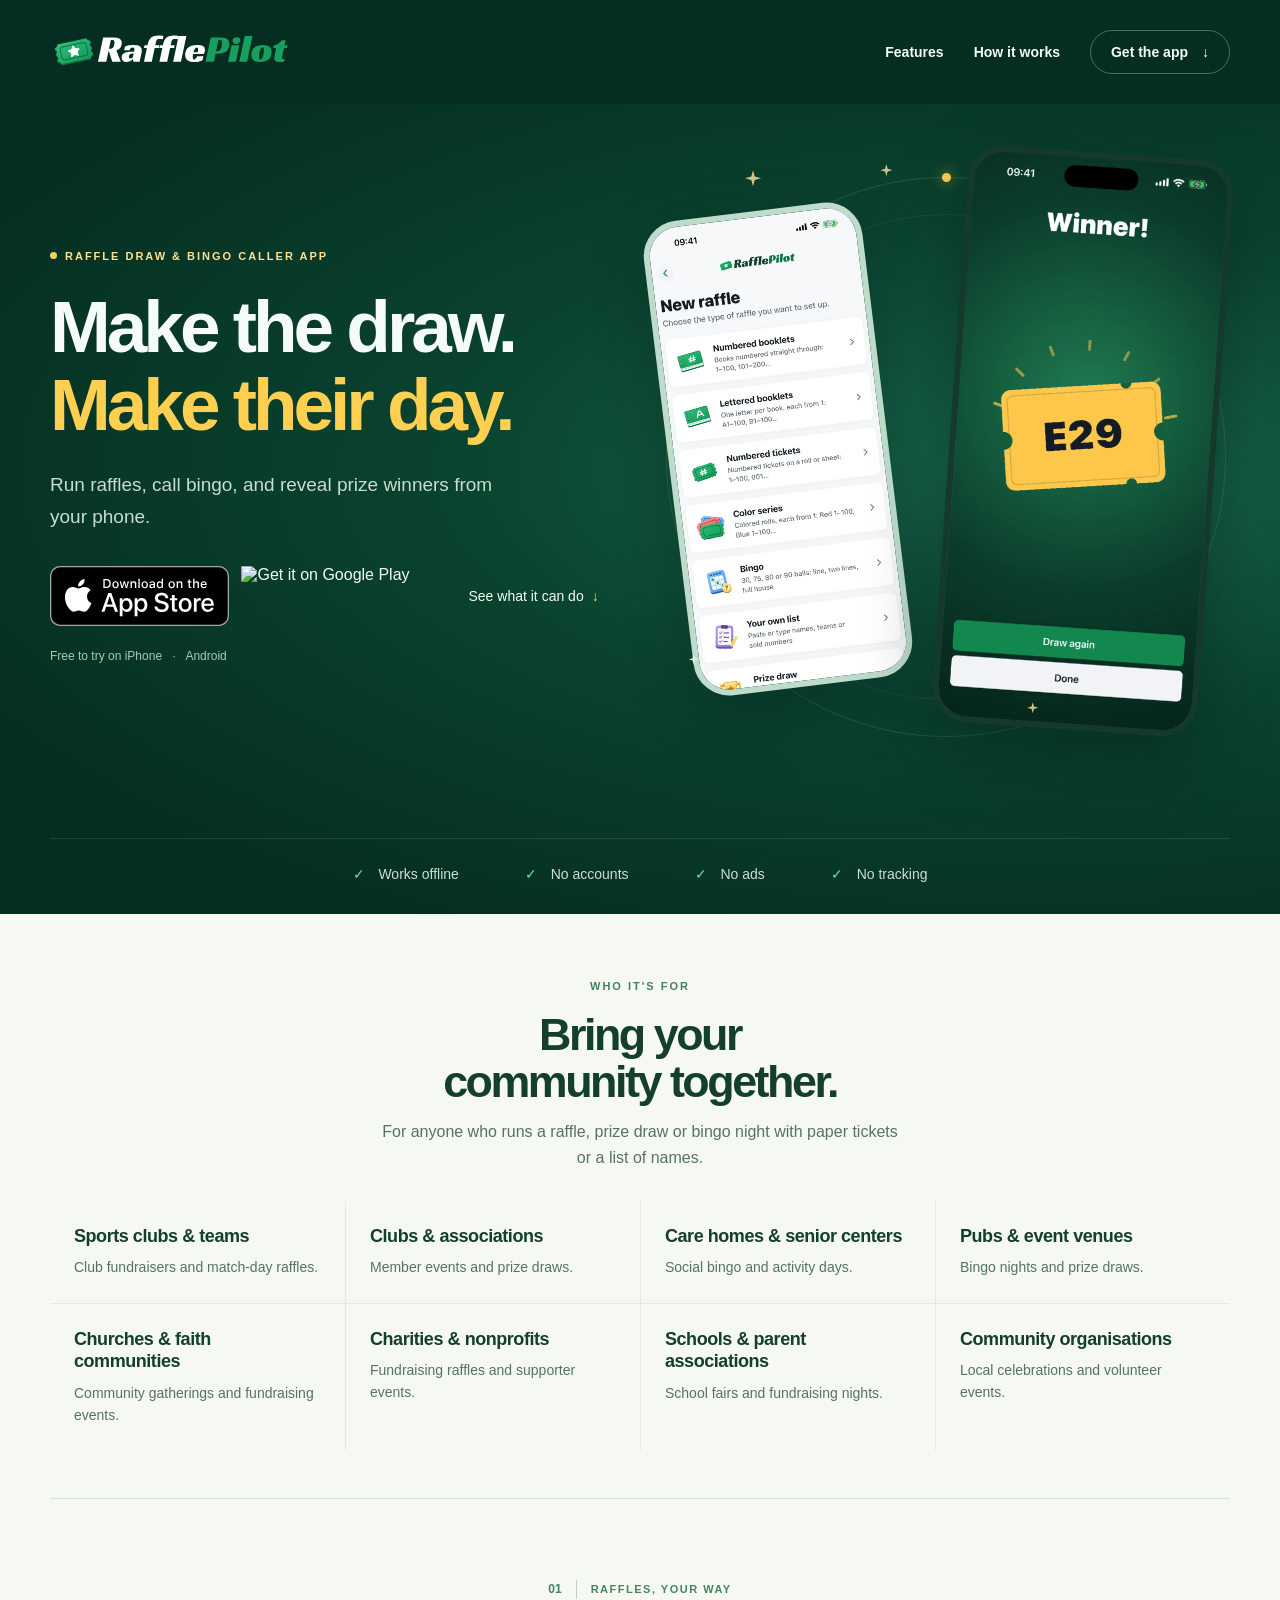
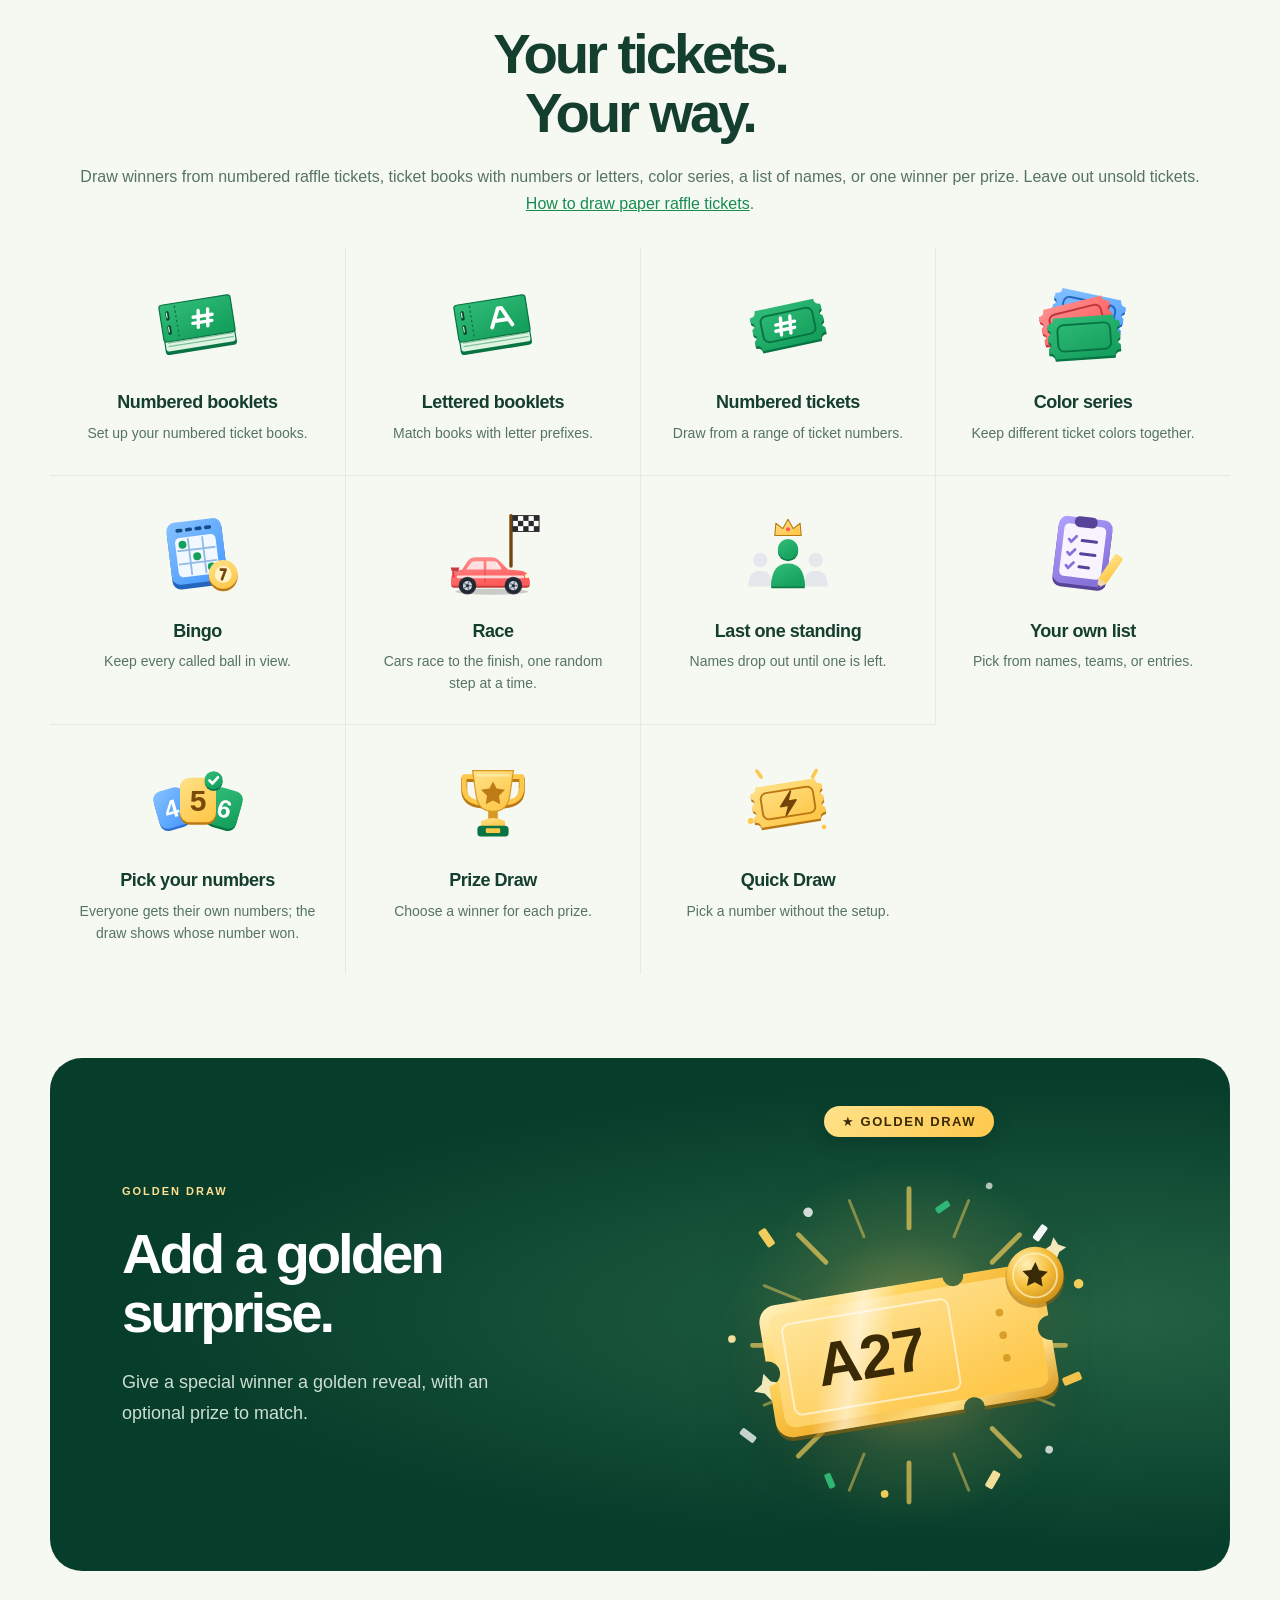
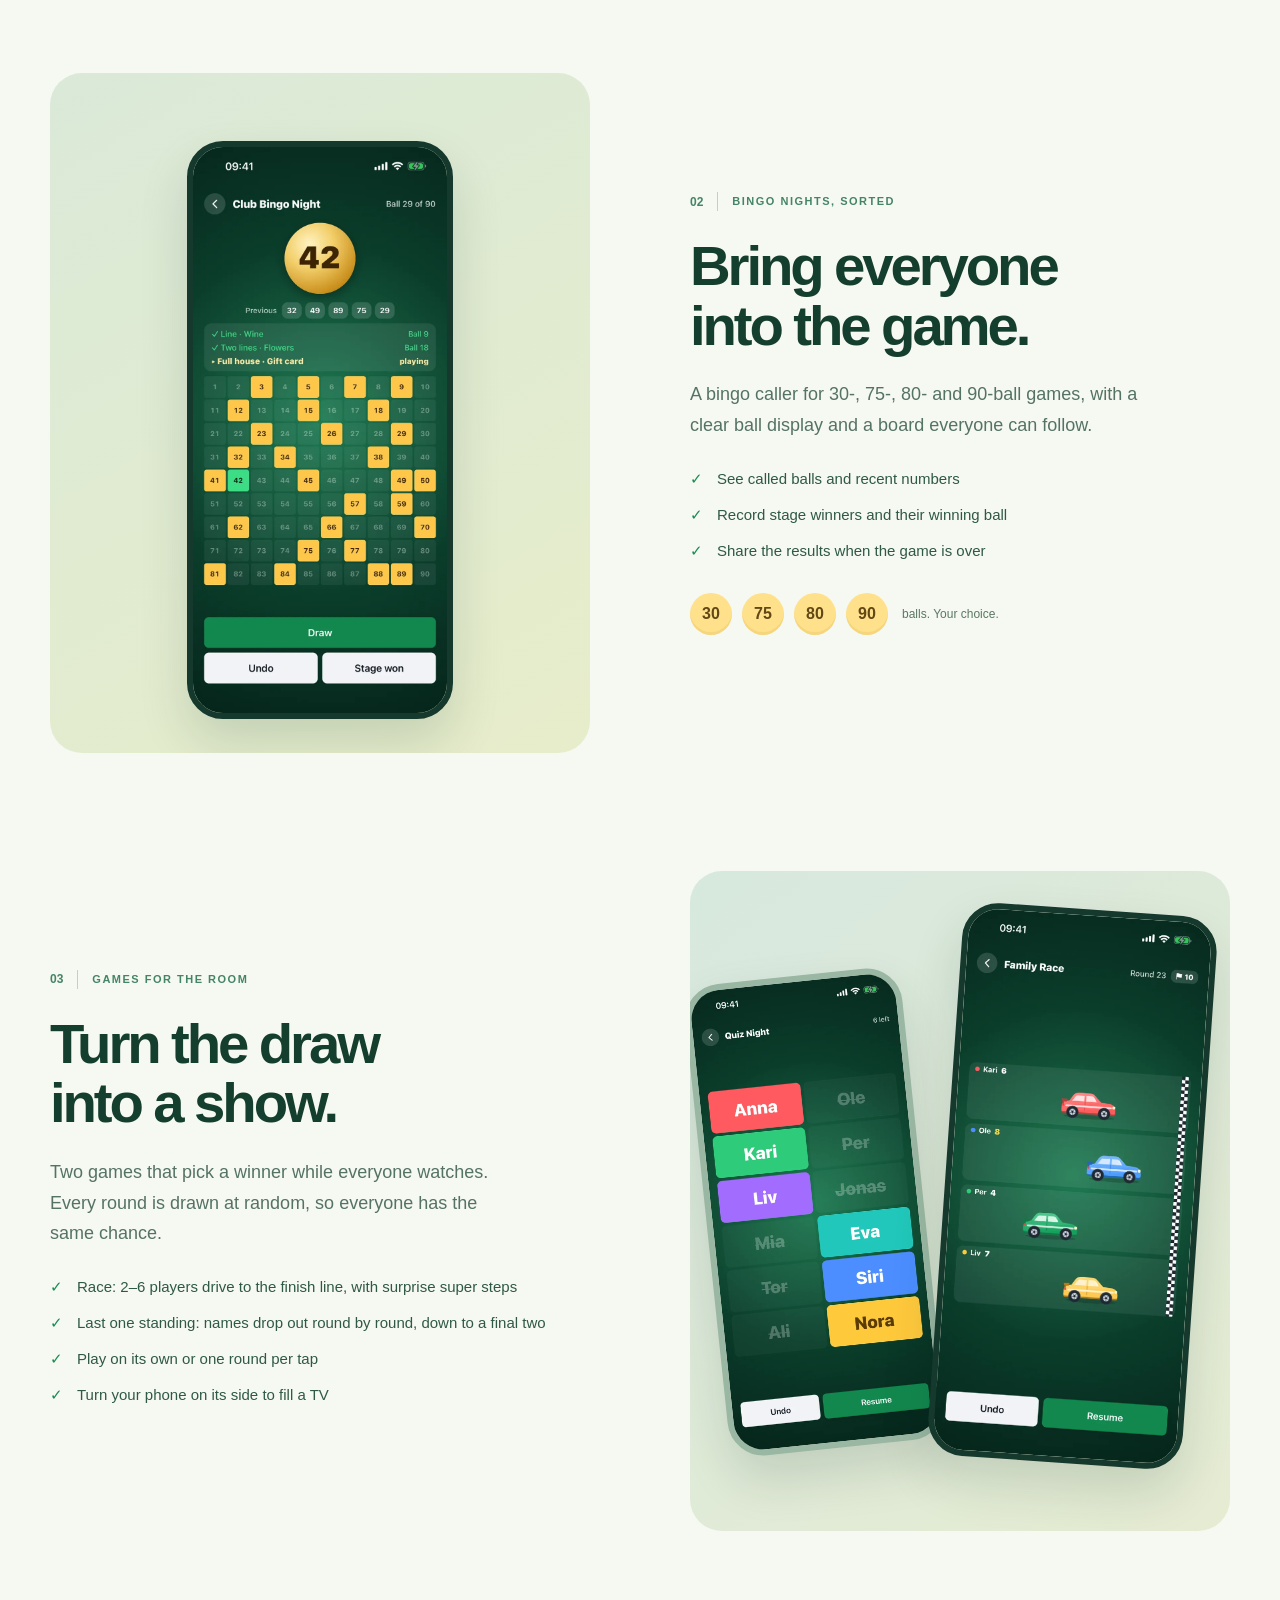
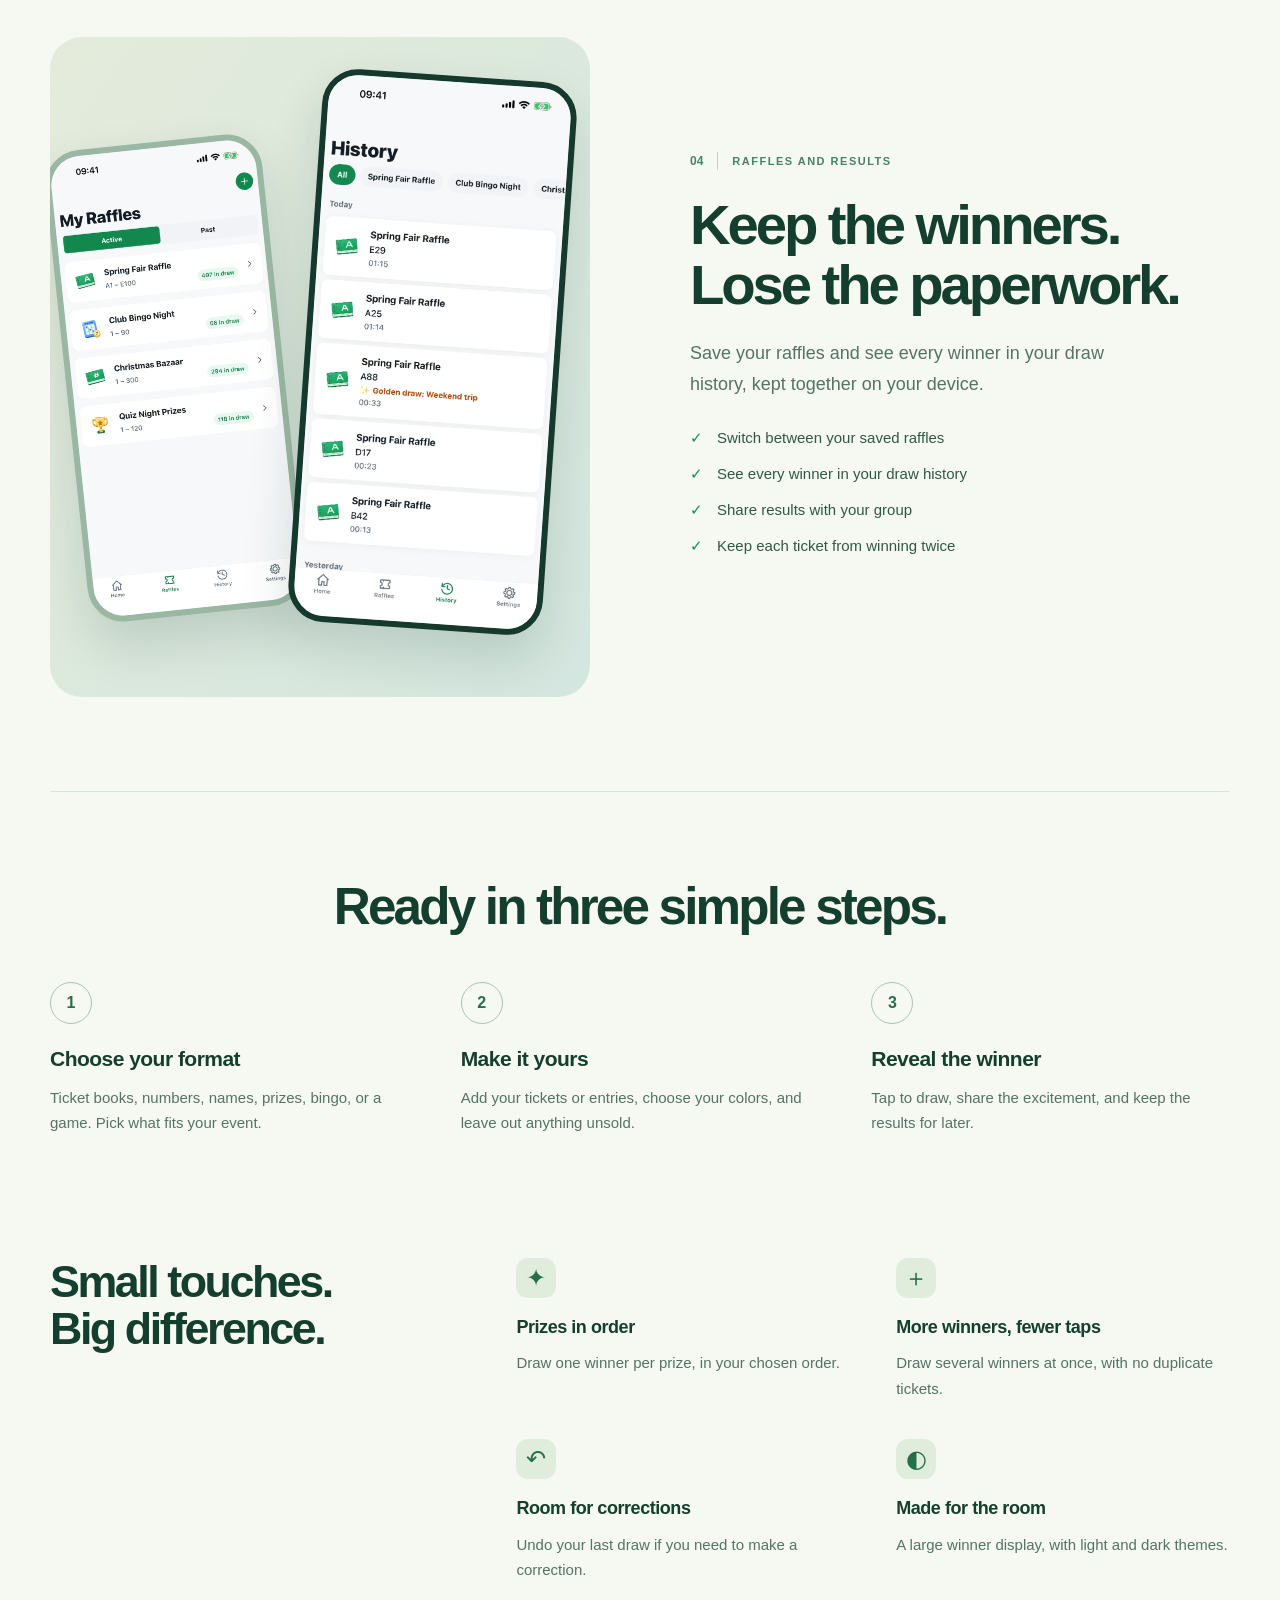
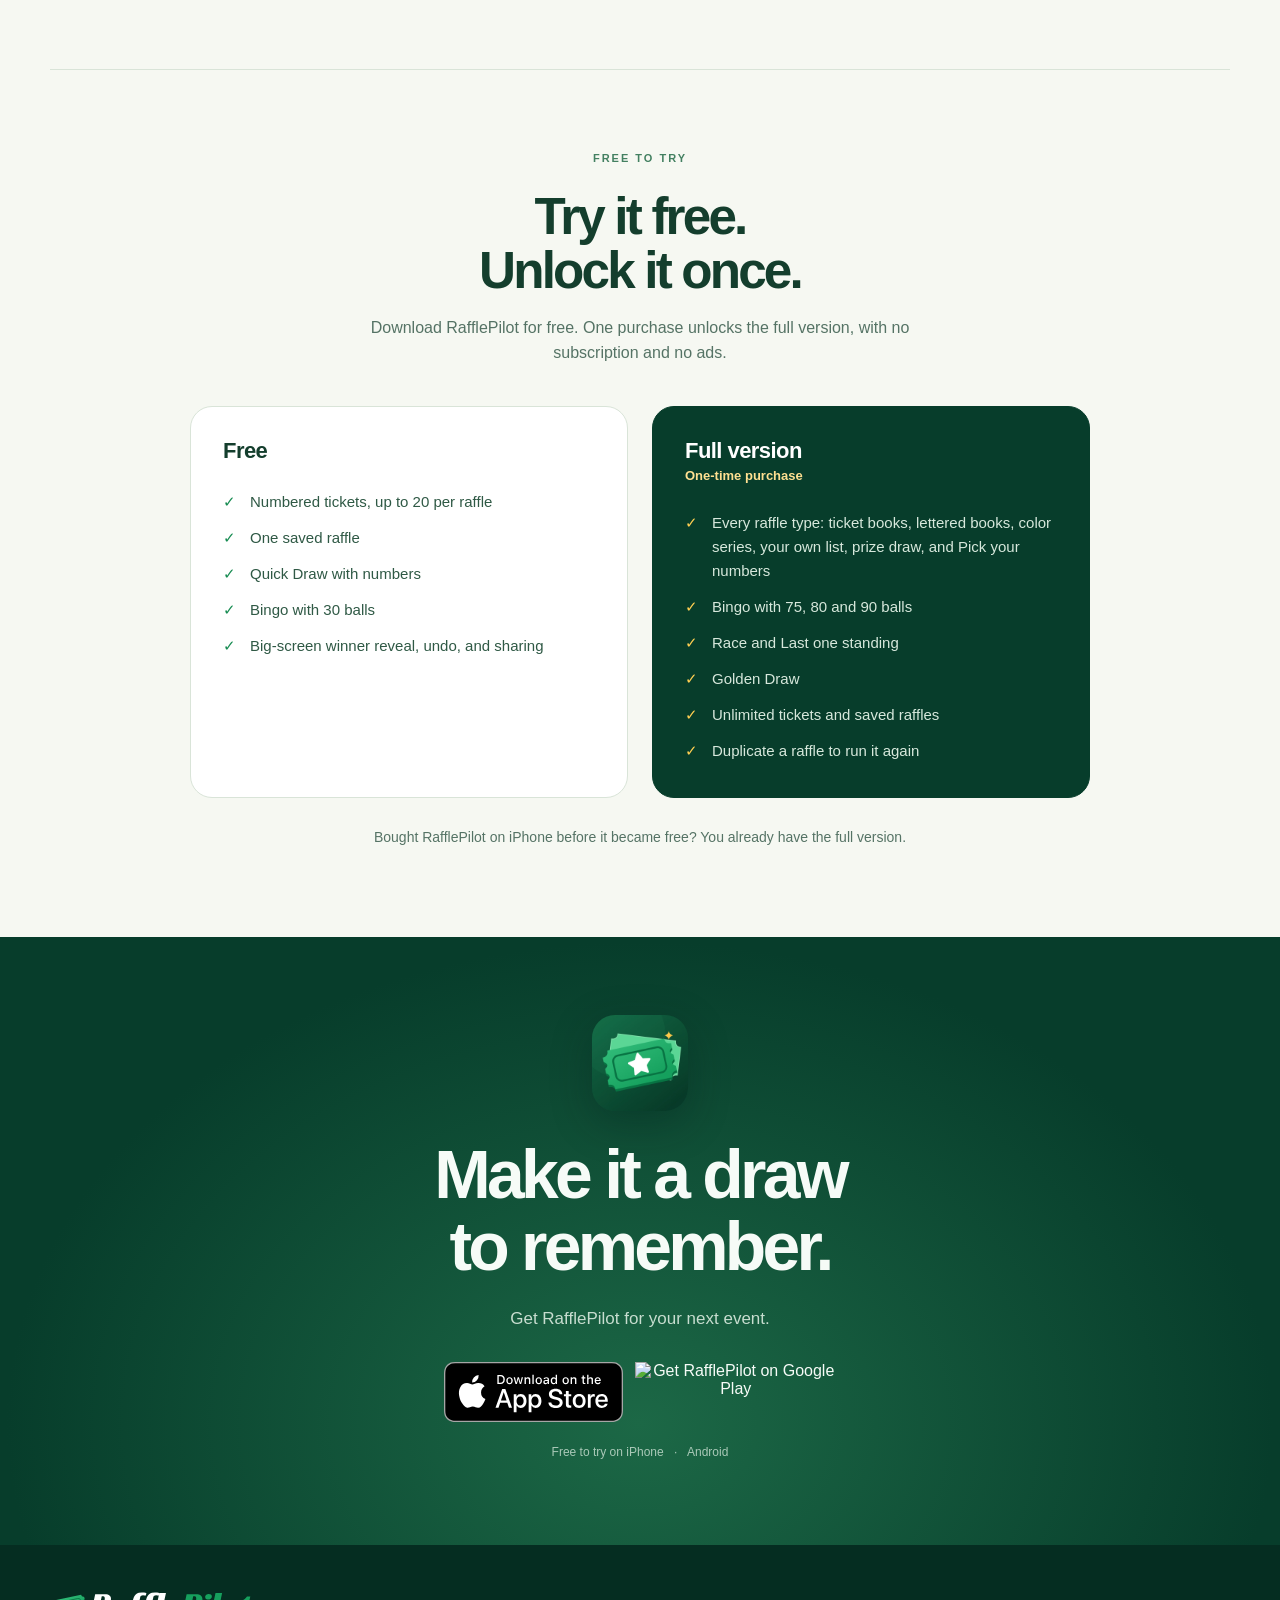
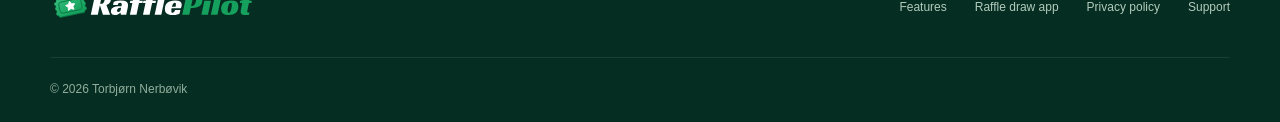
==== commit 00b9f9ae: "Campaign-tagged store links (App Store pt/ct, Google Play UTM referrer) per button; README notes Co-" ====
--- a/index.html
+++ b/index.html
@@ -40,7 +40,7 @@
           <h1 class="eyebrow"><span class="status-dot" aria-hidden="true"></span>Raffle draw &amp; bingo caller app</h1>
           <p class="hero-title" id="hero-title">Make the draw.<br><span>Make their day.</span></p>
           <p class="hero-intro">Run raffles, call bingo, and reveal prize winners from your phone.</p>
-          <div class="hero-actions"><div class="store-badges"><a class="store-link" href="https://apps.apple.com/app/rafflepilot/id6786706971"><img src="/assets/app-store-badge.svg" width="180" height="60" alt="Download on the App Store"></a><a class="store-link" href="https://play.google.com/store/apps/details?id=com.tnerbovik.RafflePilot"><img src="/assets/google-play-badge.png" width="201" height="60" alt="Get it on Google Play"></a></div><a class="text-link" href="#features">See what it can do <span aria-hidden="true">↓</span></a></div>
+          <div class="hero-actions"><div class="store-badges"><a class="store-link" href="https://apps.apple.com/app/apple-store/id6786706971?pt=129115035&amp;ct=website-hero&amp;mt=8"><img src="/assets/app-store-badge.svg" width="180" height="60" alt="Download on the App Store"></a><a class="store-link" href="https://play.google.com/store/apps/details?id=com.tnerbovik.RafflePilot&amp;referrer=utm_source%3Drafflepilot.app%26utm_medium%3Dwebsite%26utm_campaign%3Dwebsite-hero"><img src="/assets/google-play-badge.png" width="201" height="60" alt="Get it on Google Play"></a></div><a class="text-link" href="#features">See what it can do <span aria-hidden="true">↓</span></a></div>
           <p class="platform-note">Free to try on iPhone <span aria-hidden="true">·</span> Android</p>
         </div>
         <div class="hero-visual">
@@ -109,7 +109,7 @@
         <p class="plans-note">Bought RafflePilot on iPhone before it became free? You already have the full version.</p>
       </section>
     </div>
-    <section class="download-section" id="download" aria-labelledby="download-title"><div class="wrap download-inner"><img class="app-icon" src="/assets/app-icon.jpg" width="96" height="96" loading="lazy" alt="RafflePilot app icon"><h2 id="download-title">Make it a draw<br>to remember.</h2><p>Get RafflePilot for your next event.</p><div class="store-badges"><a class="store-link" href="https://apps.apple.com/app/rafflepilot/id6786706971"><img src="/assets/app-store-badge.svg" width="180" height="60" alt="Download RafflePilot on the App Store"></a><a class="store-link" href="https://play.google.com/store/apps/details?id=com.tnerbovik.RafflePilot"><img src="/assets/google-play-badge.png" width="201" height="60" alt="Get RafflePilot on Google Play"></a></div><p class="platform-note">Free to try on iPhone <span aria-hidden="true">·</span> Android</p></div></section>
+    <section class="download-section" id="download" aria-labelledby="download-title"><div class="wrap download-inner"><img class="app-icon" src="/assets/app-icon.jpg" width="96" height="96" loading="lazy" alt="RafflePilot app icon"><h2 id="download-title">Make it a draw<br>to remember.</h2><p>Get RafflePilot for your next event.</p><div class="store-badges"><a class="store-link" href="https://apps.apple.com/app/apple-store/id6786706971?pt=129115035&amp;ct=website-bottom&amp;mt=8"><img src="/assets/app-store-badge.svg" width="180" height="60" alt="Download RafflePilot on the App Store"></a><a class="store-link" href="https://play.google.com/store/apps/details?id=com.tnerbovik.RafflePilot&amp;referrer=utm_source%3Drafflepilot.app%26utm_medium%3Dwebsite%26utm_campaign%3Dwebsite-bottom"><img src="/assets/google-play-badge.png" width="201" height="60" alt="Get RafflePilot on Google Play"></a></div><p class="platform-note">Free to try on iPhone <span aria-hidden="true">·</span> Android</p></div></section>
   </main>
   <footer class="site-footer"><div class="wrap"><div class="footer-top"><a class="brand" href="/" aria-label="RafflePilot home"><img src="/assets/rafflepilot-logo-dark.svg" width="320" height="64" alt="RafflePilot"></a><nav aria-label="Footer"><a href="#features">Features</a><a href="/raffle-draw-app/">Raffle draw app</a><a href="/privacy/">Privacy policy</a><a href="/support/">Support</a></nav></div><div class="footer-bottom"><span>© 2026 Torbjørn Nerbøvik</span></div></div></footer>
 </body>
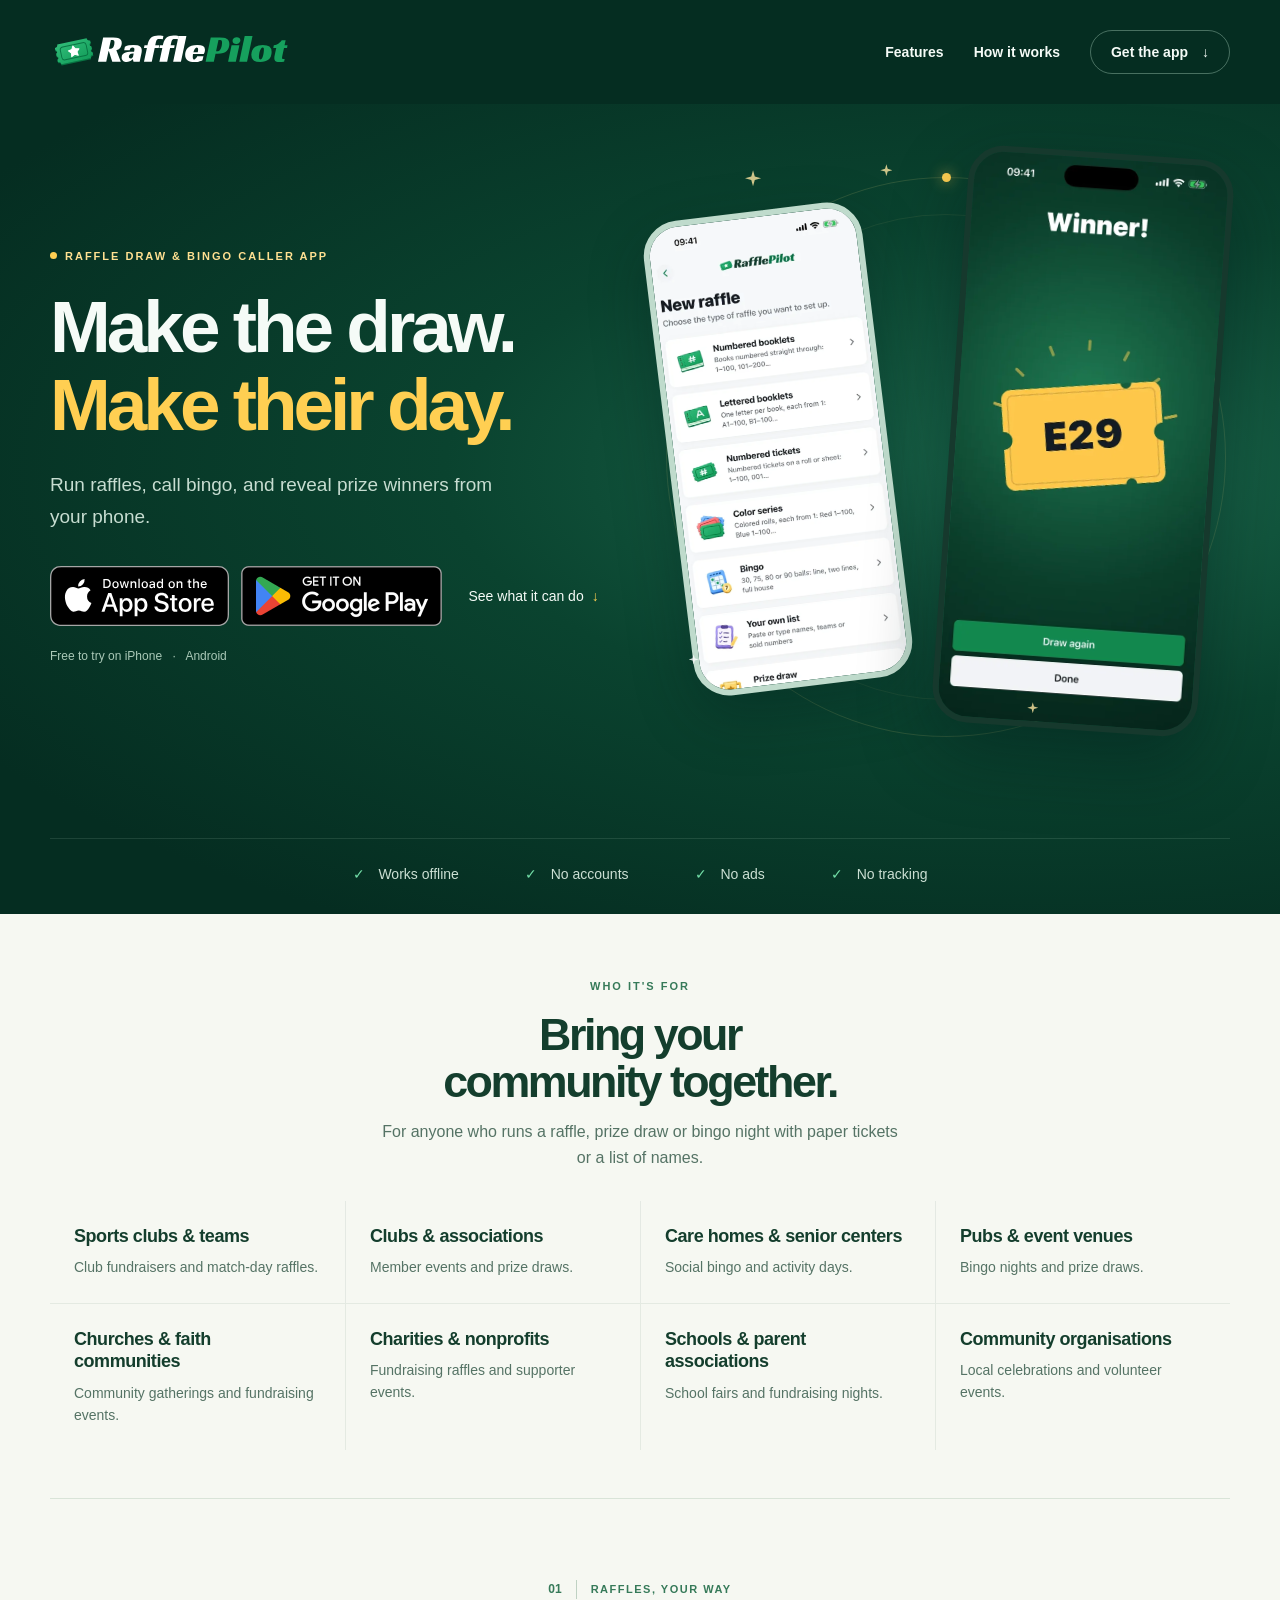
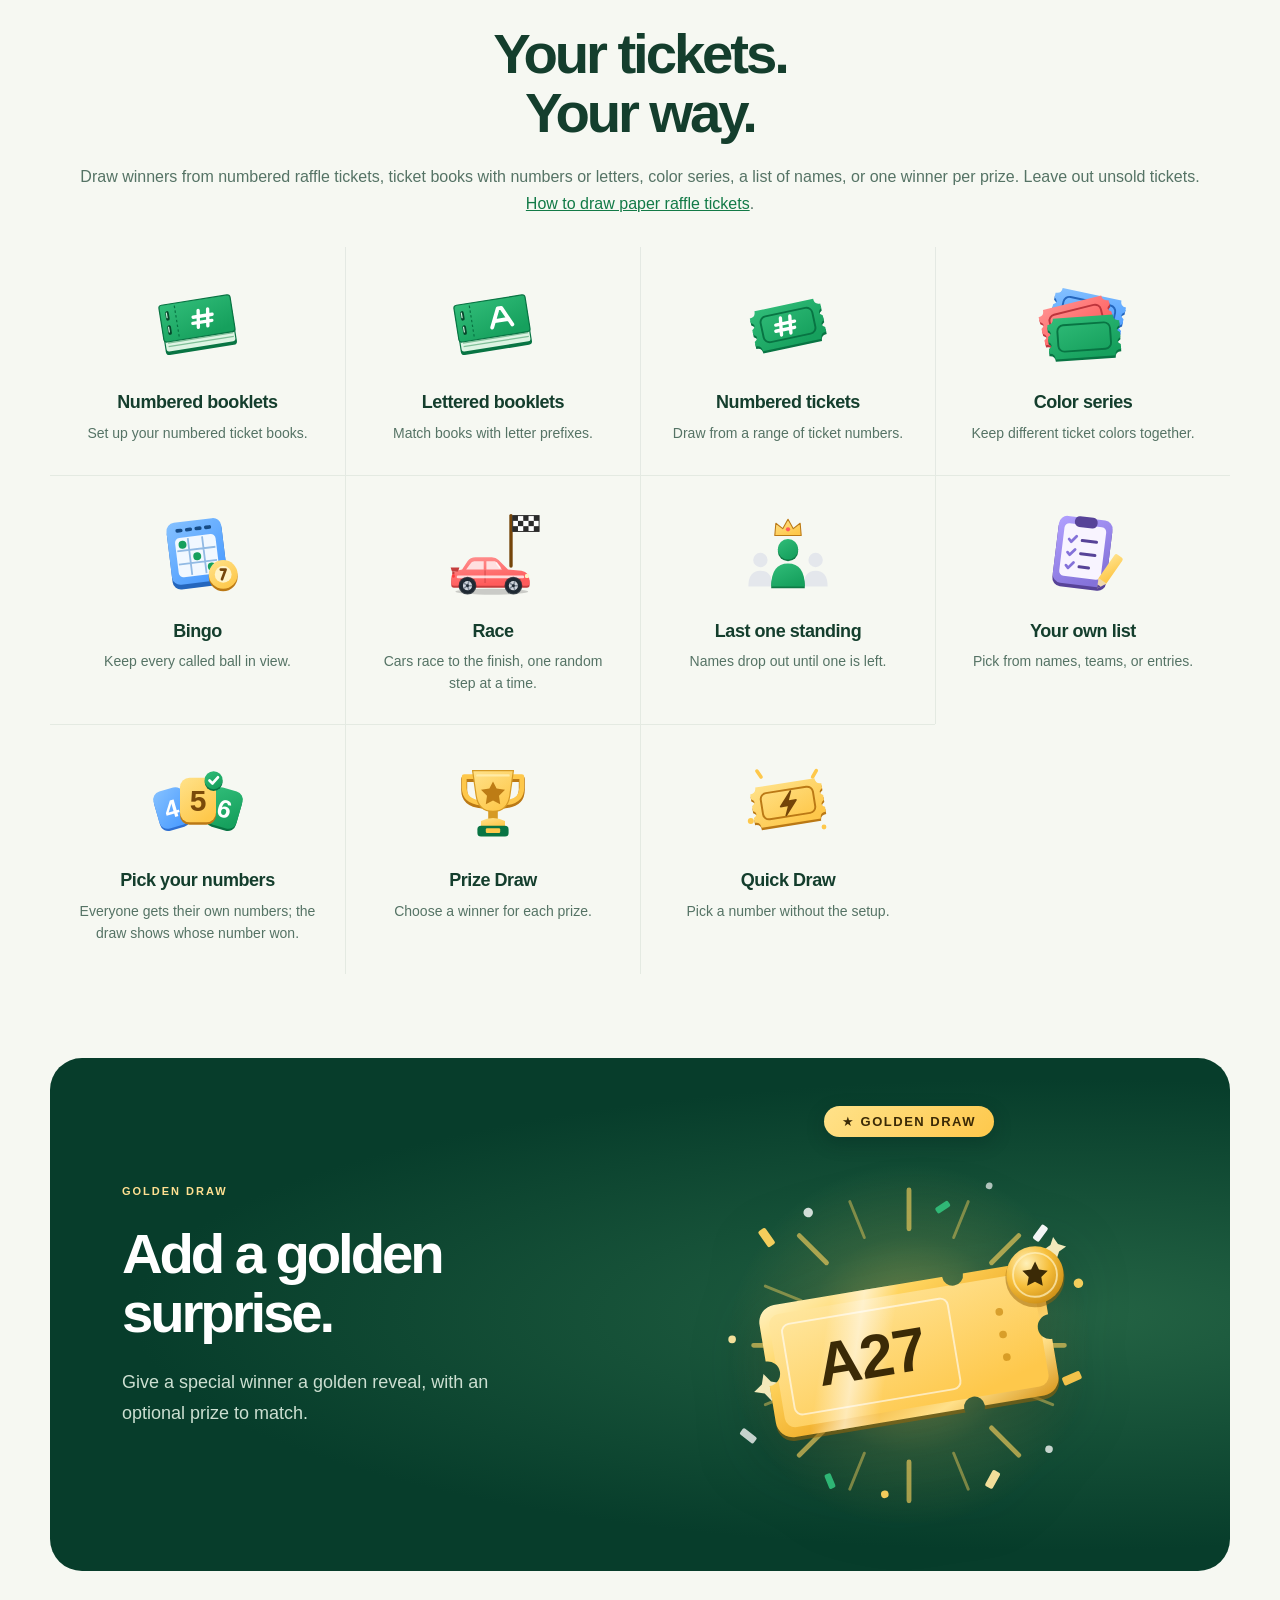
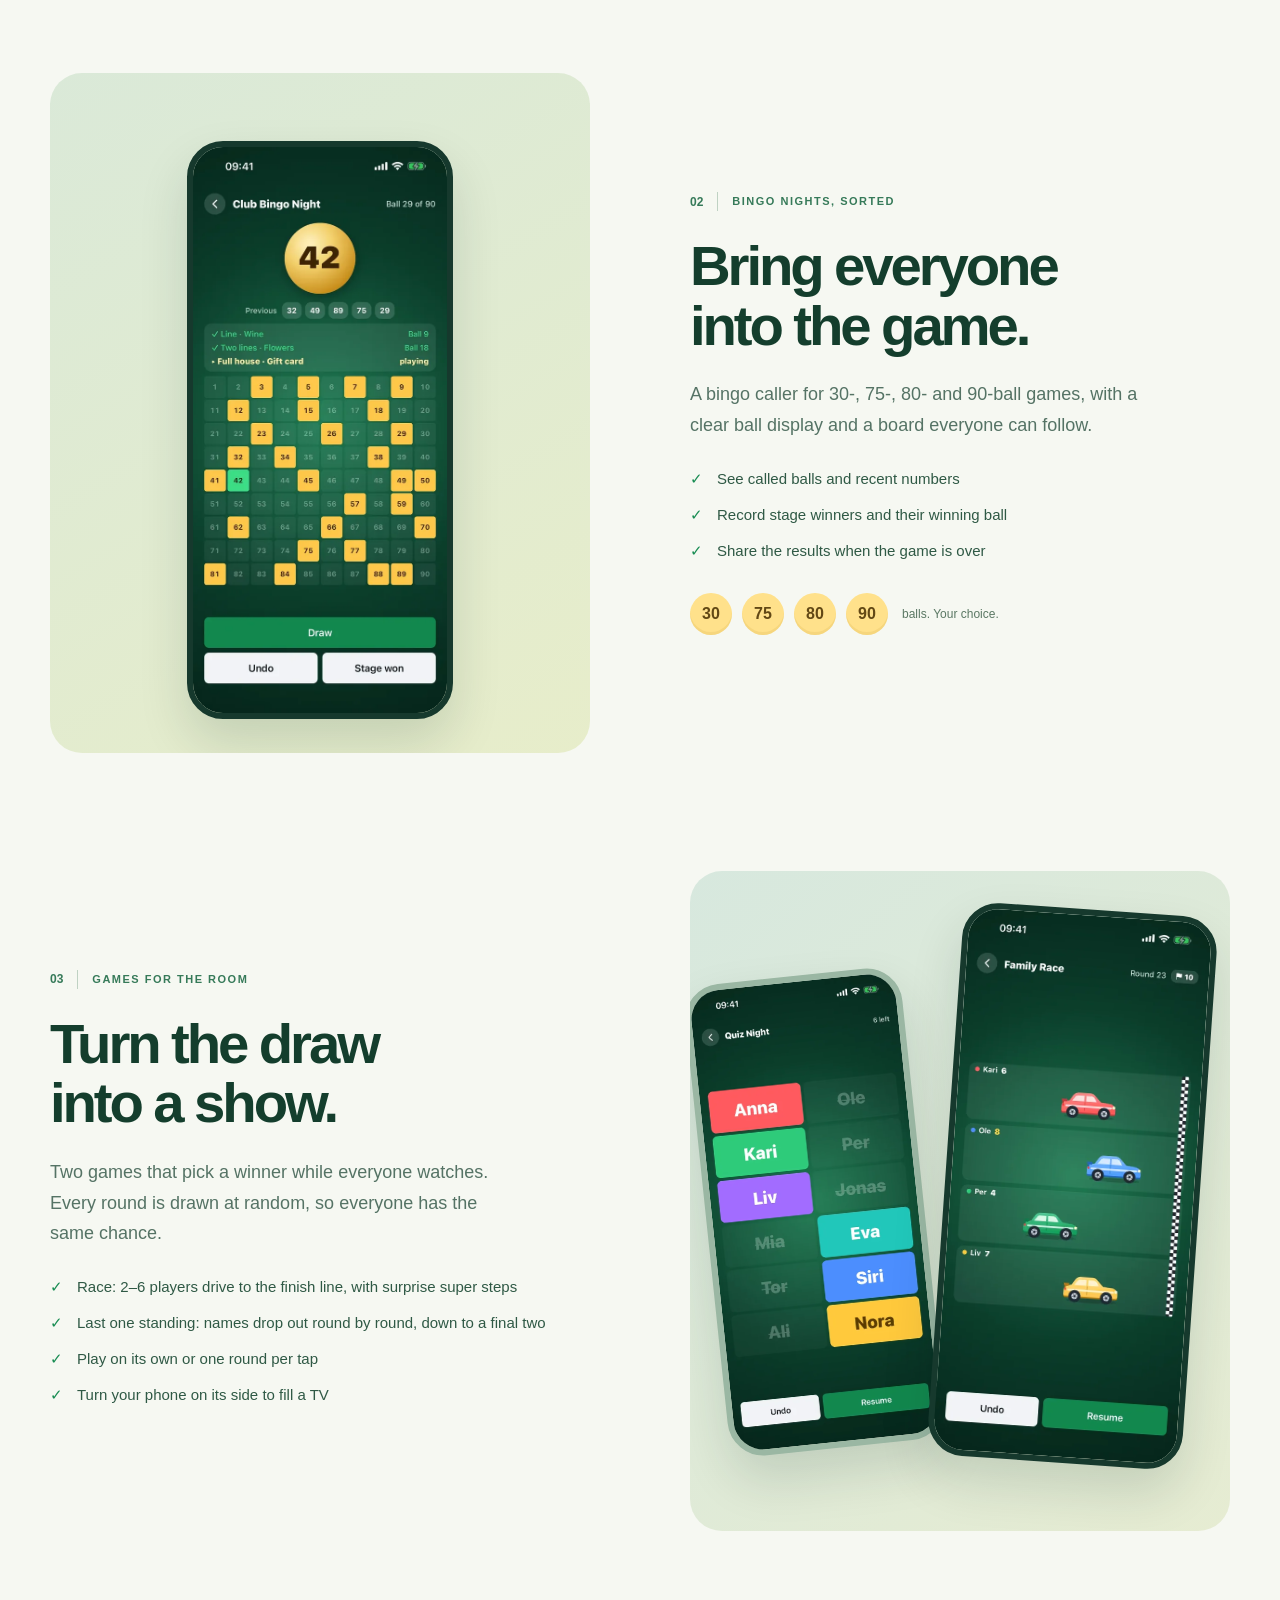
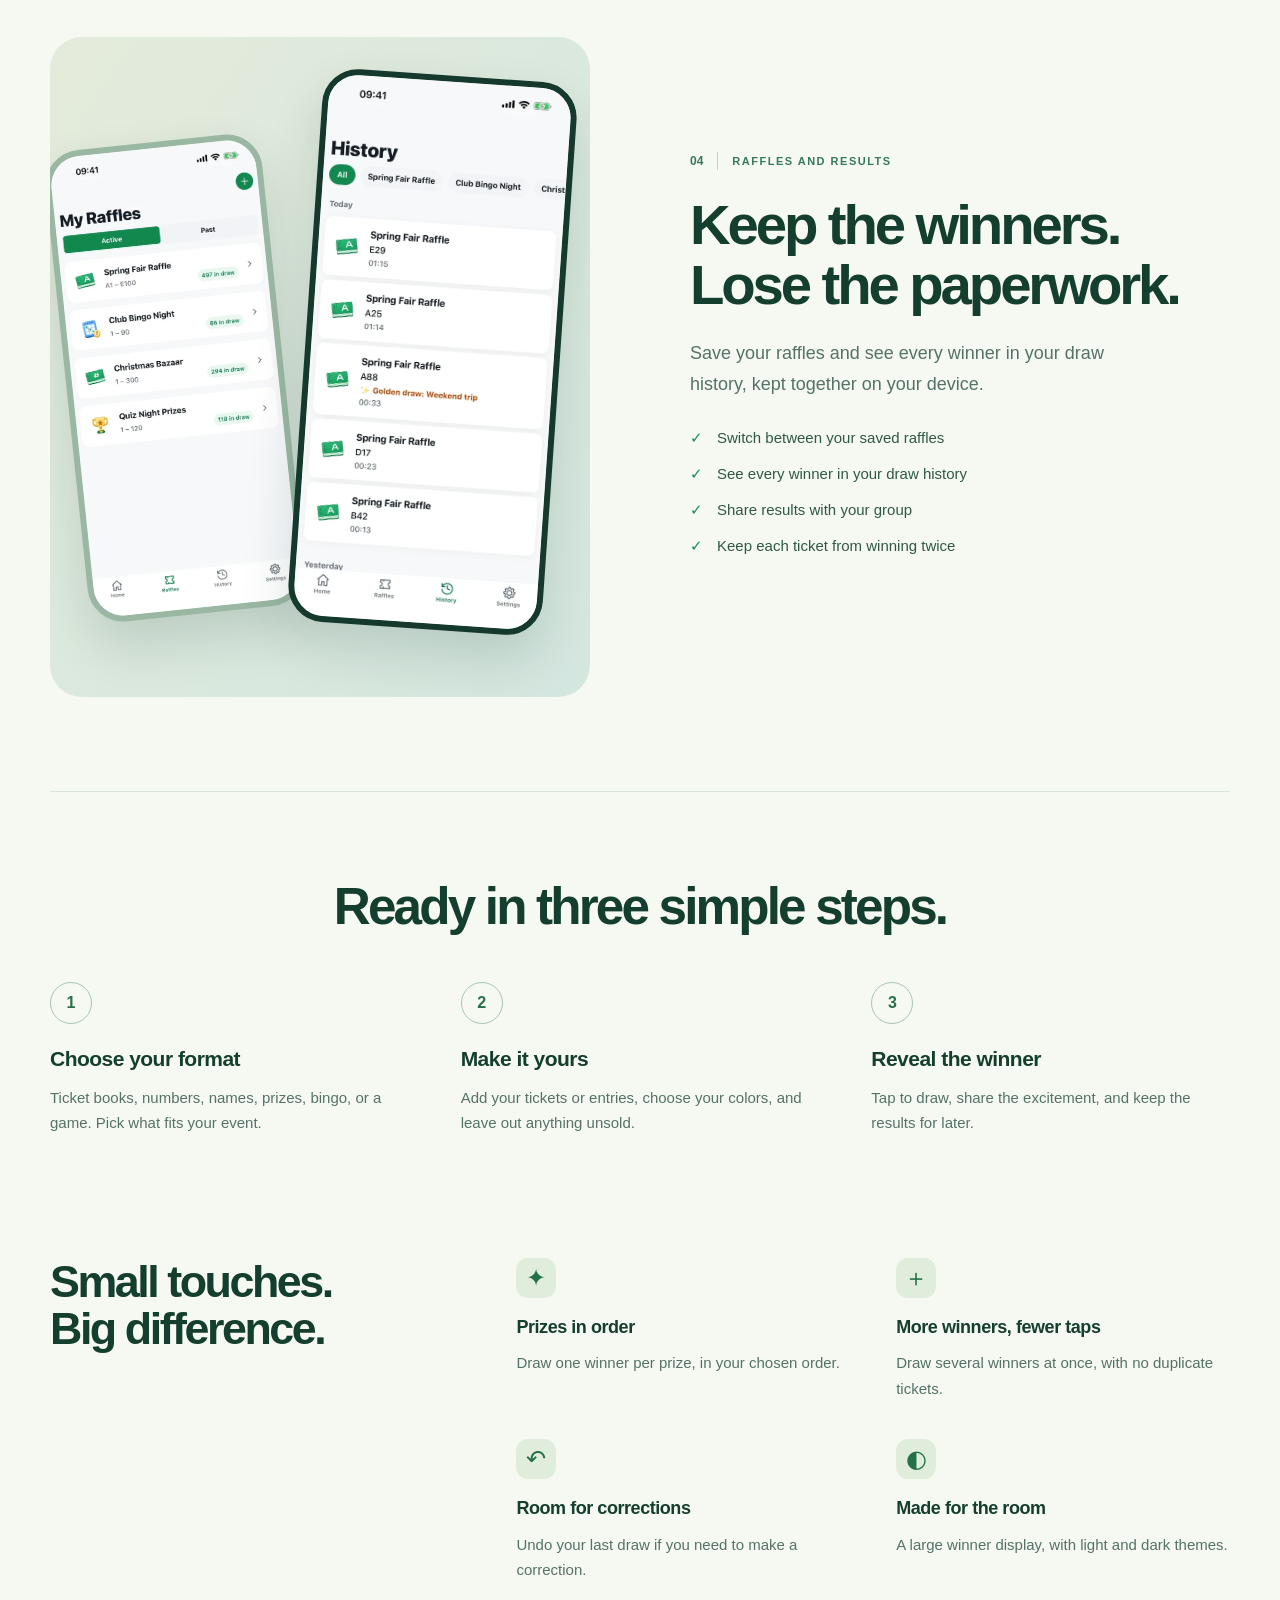
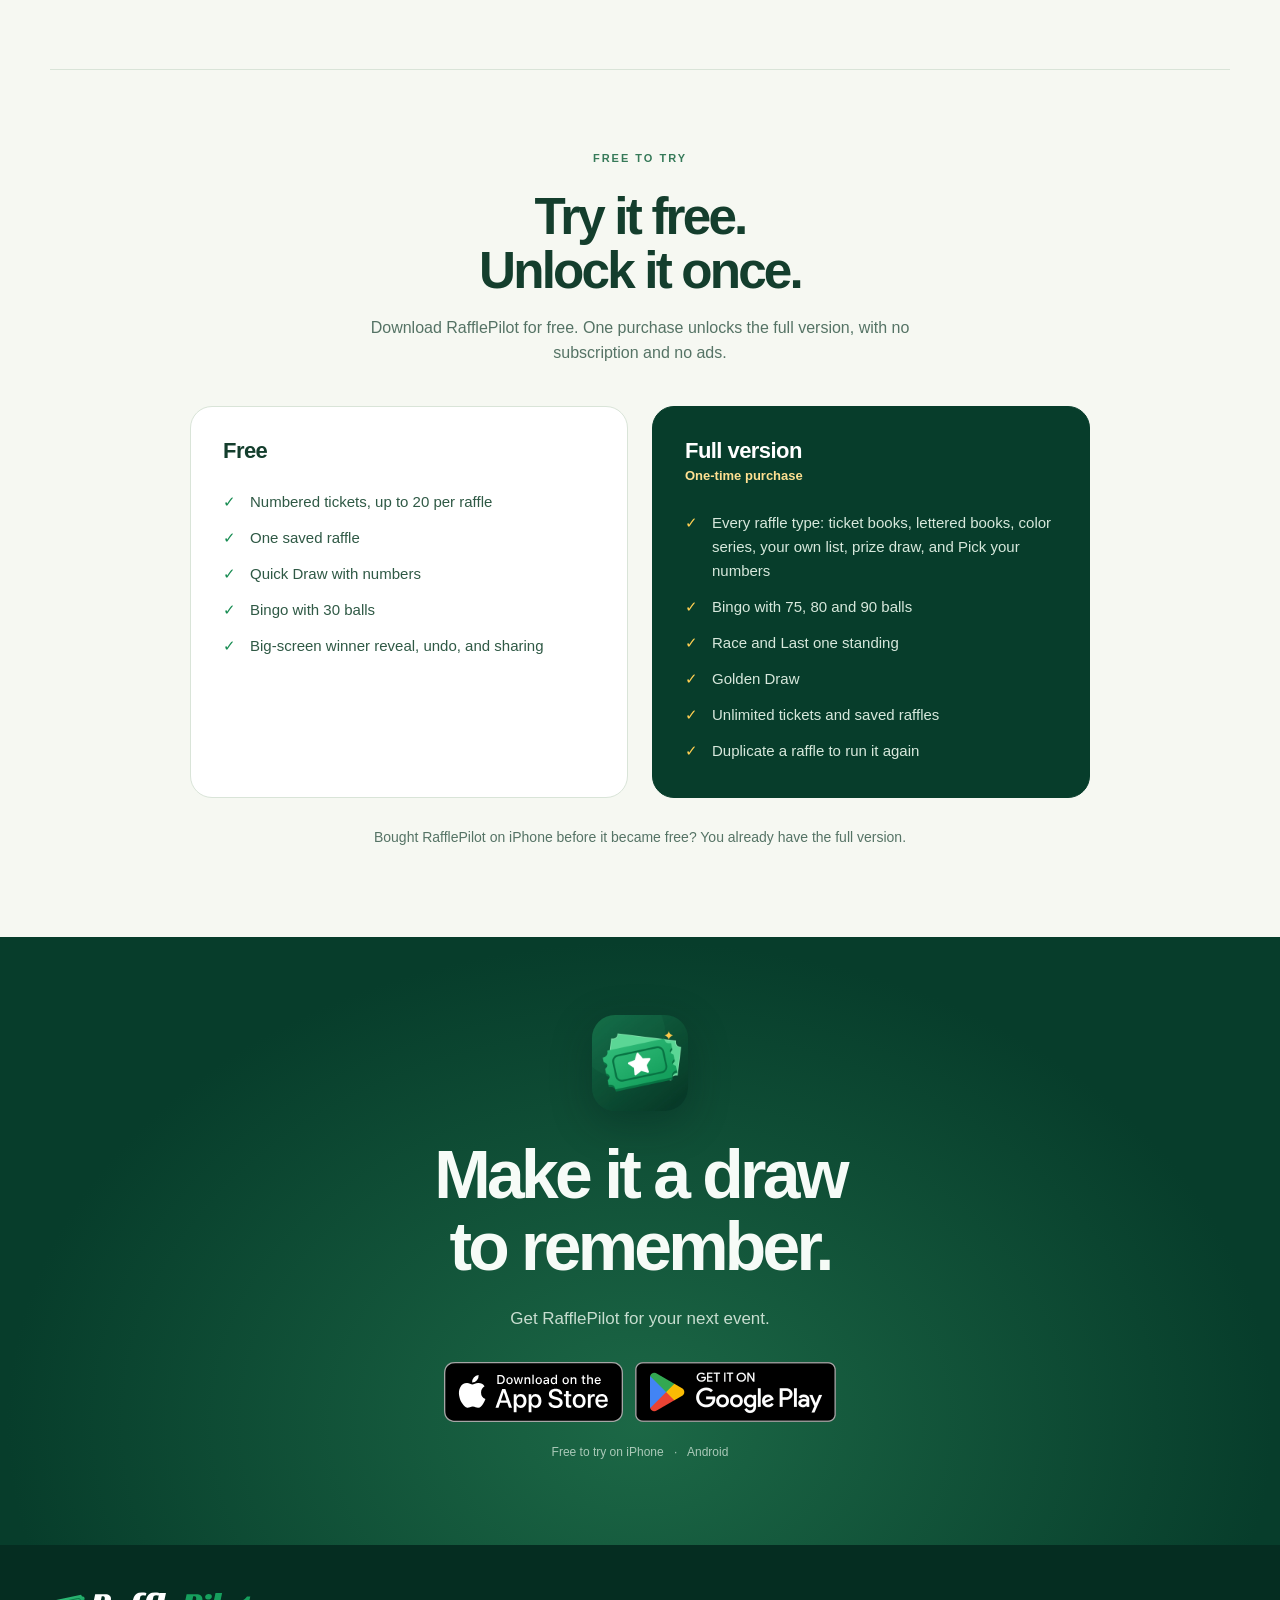
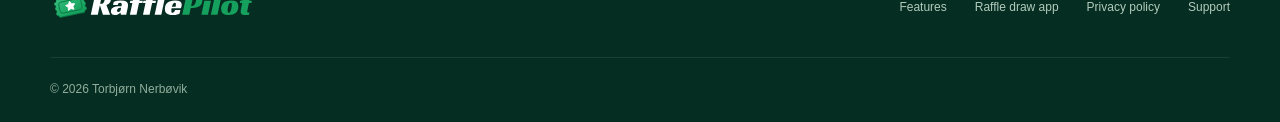
==== commit 111efb33: "Contrast: darker greens for labels and links (4.8–5.0:1); 560w screenshots via srcset; 2x Play badge" ====
--- a/index.html
+++ b/index.html
@@ -46,8 +46,8 @@
         <div class="hero-visual">
           <div class="hero-orbit" aria-hidden="true"></div>
           <span class="spark s1" aria-hidden="true"></span><span class="spark s2" aria-hidden="true"></span><span class="spark s3" aria-hidden="true"></span><span class="spark s4" aria-hidden="true"></span>
-          <img class="phone hero-setup" src="/assets/screenshots/setup.webp" width="780" height="1695" alt="RafflePilot setup with ticket books, color series, bingo, custom lists, and prize draws">
-          <img class="phone hero-winner" src="/assets/screenshots/winner.webp" width="780" height="1695" fetchpriority="high" alt="RafflePilot revealing winning ticket E29 on a gold ticket">
+          <img class="phone hero-setup" src="/assets/screenshots/setup.webp" srcset="/assets/screenshots/setup-560.webp 560w, /assets/screenshots/setup.webp 780w" sizes="(max-width: 520px) 166px, 220px" width="780" height="1695" alt="RafflePilot setup with ticket books, color series, bingo, custom lists, and prize draws">
+          <img class="phone hero-winner" src="/assets/screenshots/winner.webp" srcset="/assets/screenshots/winner-560.webp 560w, /assets/screenshots/winner.webp 780w" sizes="(max-width: 520px) 205px, 266px" width="780" height="1695" fetchpriority="high" alt="RafflePilot revealing winning ticket E29 on a gold ticket">
         </div>
       </section>
       <div class="trust-strip wrap" aria-label="App privacy and offline features"><span><i aria-hidden="true">✓</i> Works offline</span><span><i aria-hidden="true">✓</i> No accounts</span><span><i aria-hidden="true">✓</i> No ads</span><span><i aria-hidden="true">✓</i> No tracking</span></div>
@@ -88,15 +88,15 @@
       </section>
       <section class="feature-row feature-reverse wrap" aria-labelledby="bingo-title">
         <div class="feature-copy"><p class="section-number">02 <span>Bingo nights, sorted</span></p><h2 id="bingo-title">Bring everyone<br>into the game.</h2><p>A bingo caller for 30-, 75-, 80- and 90-ball games, with a clear ball display and a board everyone can follow.</p><ul class="check-list"><li>See called balls and recent numbers</li><li>Record stage winners and their winning ball</li><li>Share the results when the game is over</li></ul><div class="bingo-formats" aria-label="Supported bingo formats"><span>30</span><span>75</span><span>80</span><span>90</span><small>balls. Your choice.</small></div></div>
-        <div class="screen-stage bingo-stage"><img class="phone" src="/assets/screenshots/bingo.webp" width="780" height="1695" loading="lazy" alt="Club Bingo Night showing ball 42, called numbers, and line, two-line, and full-house stages"></div>
+        <div class="screen-stage bingo-stage"><img class="phone" src="/assets/screenshots/bingo.webp" srcset="/assets/screenshots/bingo-560.webp 560w, /assets/screenshots/bingo.webp 780w" sizes="(max-width: 520px) 240px, 266px" width="780" height="1695" loading="lazy" alt="Club Bingo Night showing ball 42, called numbers, and line, two-line, and full-house stages"></div>
       </section>
       <section class="feature-row wrap" aria-labelledby="games-title">
         <div class="feature-copy"><p class="section-number">03 <span>Games for the room</span></p><h2 id="games-title">Turn the draw<br>into a show.</h2><p>Two games that pick a winner while everyone watches. Every round is drawn at random, so everyone has the same chance.</p><ul class="check-list"><li>Race: 2–6 players drive to the finish line, with surprise super steps</li><li>Last one standing: names drop out round by round, down to a final two</li><li>Play on its own or one round per tap</li><li>Turn your phone on its side to fill a TV</li></ul></div>
-        <div class="screen-stage history-stage games-stage"><img class="phone raffles-companion" src="/assets/screenshots/last-one-standing.webp" width="780" height="1695" loading="lazy" alt="Last one standing at Quiz Night with six of twelve names still in"><img class="phone history-main" src="/assets/screenshots/race.webp" width="780" height="1695" loading="lazy" alt="Family Race with four cars racing toward a checkered finish line, Ole in the lead"></div>
+        <div class="screen-stage history-stage games-stage"><img class="phone raffles-companion" src="/assets/screenshots/last-one-standing.webp" srcset="/assets/screenshots/last-one-standing-560.webp 560w, /assets/screenshots/last-one-standing.webp 780w" sizes="(max-width: 520px) 240px, 266px" width="780" height="1695" loading="lazy" alt="Last one standing at Quiz Night with six of twelve names still in"><img class="phone history-main" src="/assets/screenshots/race.webp" srcset="/assets/screenshots/race-560.webp 560w, /assets/screenshots/race.webp 780w" sizes="(max-width: 520px) 240px, 266px" width="780" height="1695" loading="lazy" alt="Family Race with four cars racing toward a checkered finish line, Ole in the lead"></div>
       </section>
       <section class="feature-row feature-reverse wrap history-row" aria-labelledby="history-title">
         <div class="feature-copy"><p class="section-number">04 <span>Raffles and results</span></p><h2 id="history-title">Keep the winners.<br>Lose the paperwork.</h2><p>Save your raffles and see every winner in your draw history, kept together on your device.</p><ul class="check-list"><li>Switch between your saved raffles</li><li>See every winner in your draw history</li><li>Share results with your group</li><li>Keep each ticket from winning twice</li></ul></div>
-        <div class="screen-stage history-stage"><img class="phone raffles-companion" src="/assets/screenshots/raffles.webp" width="780" height="1695" loading="lazy" alt="My Raffles screen with saved raffle and bingo events"><img class="phone history-main" src="/assets/screenshots/history.webp" width="780" height="1695" loading="lazy" alt="Winner history grouped by day, with raffle names and winning tickets"></div>
+        <div class="screen-stage history-stage"><img class="phone raffles-companion" src="/assets/screenshots/raffles.webp" srcset="/assets/screenshots/raffles-560.webp 560w, /assets/screenshots/raffles.webp 780w" sizes="(max-width: 520px) 240px, 266px" width="780" height="1695" loading="lazy" alt="My Raffles screen with saved raffle and bingo events"><img class="phone history-main" src="/assets/screenshots/history.webp" srcset="/assets/screenshots/history-560.webp 560w, /assets/screenshots/history.webp 780w" sizes="(max-width: 520px) 240px, 266px" width="780" height="1695" loading="lazy" alt="Winner history grouped by day, with raffle names and winning tickets"></div>
       </section>
       <section id="how-it-works" class="how-section wrap" aria-labelledby="how-title"><h2 id="how-title">Ready in three simple steps.</h2><div class="steps"><article><span class="step-index">1</span><h3>Choose your format</h3><p>Ticket books, numbers, names, prizes, bingo, or a game. Pick what fits your event.</p></article><article><span class="step-index">2</span><h3>Make it yours</h3><p>Add your tickets or entries, choose your colors, and leave out anything unsold.</p></article><article><span class="step-index">3</span><h3>Reveal the winner</h3><p>Tap to draw, share the excitement, and keep the results for later.</p></article></div></section>
       <section class="extras-section wrap" aria-labelledby="extras-title"><div class="section-heading"><h2 id="extras-title">Small touches. <br>Big difference.</h2></div><div class="extras-grid"><article><span class="feature-symbol" aria-hidden="true">✦</span><h3>Prizes in order</h3><p>Draw one winner per prize, in your chosen order.</p></article><article><span class="feature-symbol" aria-hidden="true">＋</span><h3>More winners, fewer taps</h3><p>Draw several winners at once, with no duplicate tickets.</p></article><article><span class="feature-symbol" aria-hidden="true">↶</span><h3>Room for corrections</h3><p>Undo your last draw if you need to make a correction.</p></article><article><span class="feature-symbol" aria-hidden="true">◐</span><h3>Made for the room</h3><p>A large winner display, with light and dark themes.</p></article></div></section>
--- a/assets/site.css
+++ b/assets/site.css
@@ -29,7 +29,7 @@
 .nav-download { border: 1px solid #91b8a67a; border-radius: 100px; padding: 12px 20px; }
 .nav-download span { margin-left: 14px; }
 .hero { display: grid; grid-template-columns: 1.05fr 1fr; gap: 24px; align-items: center; padding-block: 48px 76px; min-height: 720px; }
-.eyebrow { font-size: 11px; text-transform: uppercase; font-weight: 750; letter-spacing: 2px; line-height: 1.5; margin-bottom: 24px; color: #438061; }
+.eyebrow { font-size: 11px; text-transform: uppercase; font-weight: 750; letter-spacing: 2px; line-height: 1.5; margin-bottom: 24px; color: #367a59; }
 .hero .eyebrow, .download-section .eyebrow, .golden-section .eyebrow { color: #ffe091; }
 .status-dot { display: inline-block; width: 7px; height: 7px; background: var(--gold); border-radius: 50%; margin-right: 8px; vertical-align: 1px; }
 .hero .hero-title { font-size: clamp(54px, 5.7vw, 82px); margin-bottom: 26px; white-space: nowrap; }
@@ -77,7 +77,7 @@
 .mode-card p { color: var(--muted); font-size: 14px; line-height: 1.55; margin: 0; }
 .feature-row { display: grid; grid-template-columns: 1fr 1fr; gap: 100px; align-items: center; padding-block: 42px 76px; }
 .feature-copy > p:not(.section-number) { font-size: 18px; color: var(--muted); max-width: 465px; }
-.section-number { display: flex; align-items: center; gap: 14px; font-size: 12px; color: #448566; font-weight: 700; margin-bottom: 24px; }
+.section-number { display: flex; align-items: center; gap: 14px; font-size: 12px; color: #367a59; font-weight: 700; margin-bottom: 24px; }
 .section-number span { font-size: 11px; text-transform: uppercase; letter-spacing: 1.5px; border-left: 1px solid #bfd2c3; padding-left: 14px; }
 .check-list { list-style: none; padding: 0; margin: 26px 0; color: #2f5945; font-size: 15px; line-height: 1.6; }
 .check-list li { position: relative; padding-left: 27px; margin-bottom: 12px; }
@@ -312,8 +312,8 @@
 @media (max-width: 520px) { .hero .hero-title.page-title { font-size: clamp(34px, 9.5vw, 44px); } }
 .more-section { text-align: center; color: var(--muted); font-size: 16px; line-height: 1.7; padding-block: 0 72px; max-width: 720px; }
 .more-section p { margin: 0; }
-.more-section a { color: #178c52; }
-.inline-link { color: #178c52; white-space: nowrap; }
+.more-section a { color: #127a47; }
+.inline-link { color: #127a47; white-space: nowrap; }
 .golden-chip { background: linear-gradient(135deg, #ffe28a, #fec84b); color: #3b2a06; font-size: 13px; font-weight: 800; letter-spacing: 1.5px; text-transform: uppercase; padding: 8px 18px; border-radius: 999px; box-shadow: 0 6px 18px #001e1d40; }
 
 /* Hero: slow, subtle movement (only when the visitor hasn't asked for reduced motion) */
